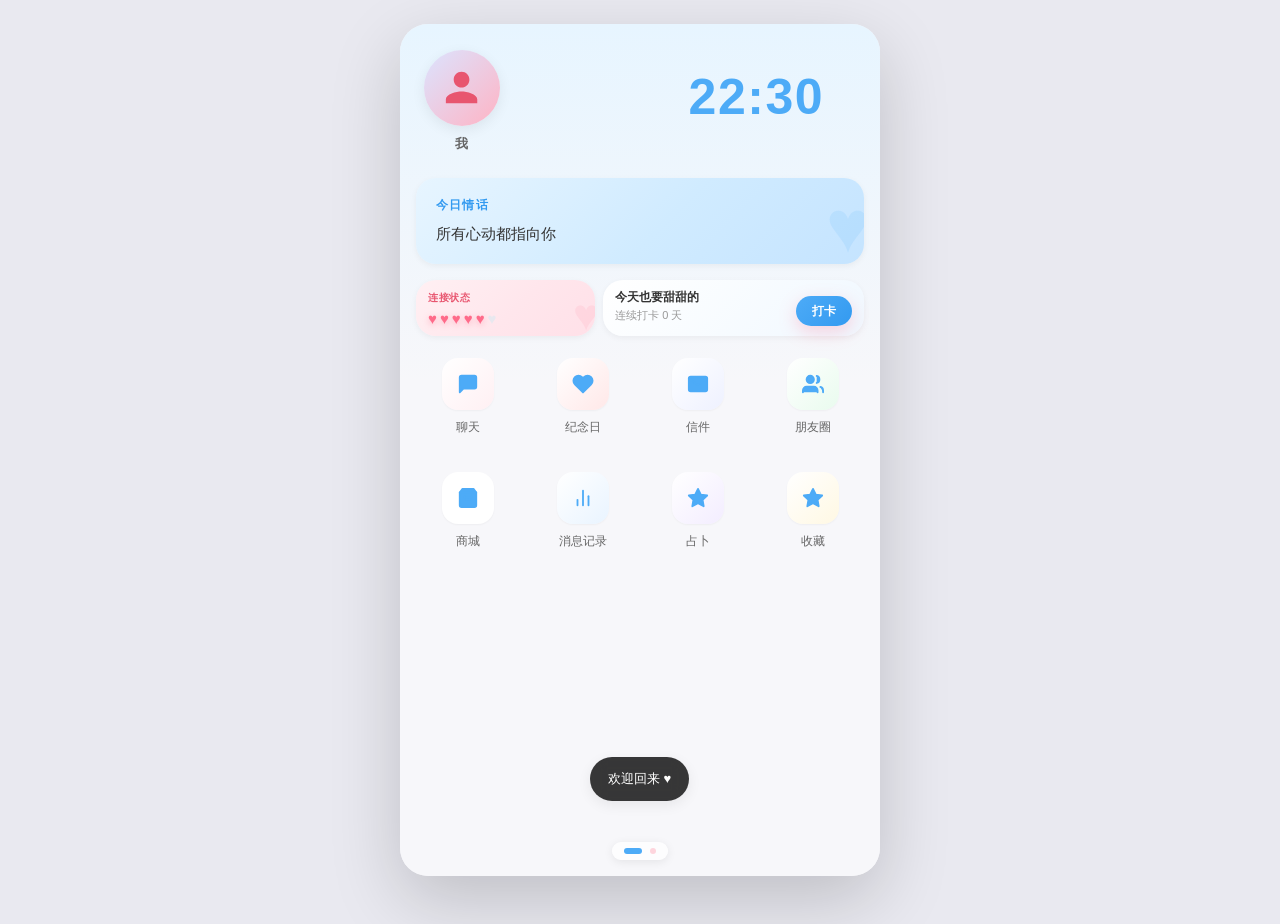
==== index.html @ c56183d4 "Update index.html" ====
<!DOCTYPE html>
<html lang="zh-CN">
<head>
    <meta charset="UTF-8">
    <meta name="viewport" content="width=device-width, initial-scale=1.0, maximum-scale=1.0, user-scalable=no">
    <title>XIAO</title>
    <link rel="stylesheet" href="css/styles.css">
    <script>
window.addEventListener('error', function(e) {
    var msg = '【错误】\n'
        + '消息：' + (e.message || '') + '\n'
        + '文件：' + (e.filename || '') + '\n'
        + '行号：' + (e.lineno || '');
    alert(msg);
});
window.addEventListener('unhandledrejection', function(e) {
    alert('【Promise 错误】\n' + (e.reason && e.reason.message ? e.reason.message : e.reason));
});
</script>
</head>
<body>
    <div class="app" id="app" data-app-version="1.0.0">

        <!-- ============================================================ -->
        <!-- ==================== 首页（两页翻动） ======================== -->
        <!-- ============================================================ -->
        <div class="screen screen-home active" id="screen-home" data-screen="home" data-active-page="1">

            <!-- 首页翻页容器 -->
            <div class="home-pages" id="home-pages" data-current-page="1">

                <!-- ==================== 第一页 ==================== -->
                <section class="home-page home-page-1" id="home-page-1" data-page="1" data-page-name="main">

                    <!-- TA 与我 头像区 -->
                    <div class="avatar-section" id="avatar-section">
    <div class="avatar avatar-me" id="avatar-me" data-user="me" role="button" tabindex="0" aria-label="点击修改我的头像">
        <div class="avatar-circle avatar-circle-me" id="avatar-circle-me">
            <svg class="avatar-svg" viewBox="0 0 24 24" aria-hidden="true" focusable="false">
                <path d="M12 12c2.21 0 4-1.79 4-4s-1.79-4-4-4-4 1.79-4 4 1.79 4 4 4zm0 2c-2.67 0-8 1.34-8 4v2h16v-2c0-2.66-5.33-4-8-4z"/>
            </svg>
        </div>
        <span class="avatar-label avatar-label-me" id="avatar-label-me" role="button" tabindex="0" aria-label="点击修改昵称">我</span>
    </div>
    <div class="avatar-time" id="avatar-time">--:--</div>
                    </div>

                    <!-- 情话与备忘卡片 -->
                    <div class="cards cards-home" id="cards-home">
    <div class="card card-love" id="card-love">
        <div class="card-label card-label-love" id="card-label-love">今日情话</div>
        <div class="card-text card-text-love" id="daily-love-text" data-editable="false">你是我藏在心里的欢喜</div>
    </div>
</div>

<!-- 连接状态 + 打卡 并排 -->
<div class="connection-checkin-row">
    <div class="card card-connection" id="card-connection">
        <div class="card-label card-label-connection" id="card-label-connection">连接状态</div>
        <div class="connection-hearts" id="connection-hearts"></div>
    </div>

    <div class="checkin-card" id="checkin-card">
        <div class="checkin-info" id="checkin-info">
            <div class="checkin-title" id="checkin-title">今天也要甜甜的</div>
            <div class="checkin-sub" id="checkin-days">连续打卡 1 天</div>
        </div>
        <button class="checkin-btn" id="btn-checkin" data-action="checkin" aria-label="打卡">打卡</button>
    </div>
</div>

                    <!-- 功能网格菜单（第一页） -->
                    <nav class="grid-menu grid-menu-1" id="grid-menu-1" aria-label="功能菜单">
    <button class="grid-item grid-item-chat" id="grid-chat" data-nav="chat-list" data-action="nav-chat-list" aria-label="聊天">
        <span class="grid-icon" aria-hidden="true">
            <svg viewBox="0 0 24 24" fill="none" stroke="currentColor" stroke-width="2" stroke-linecap="round" stroke-linejoin="round" focusable="false">
                <path d="M21 15a2 2 0 0 1-2 2H7l-4 4V5a2 2 0 0 1 2-2h14a2 2 0 0 1 2 2z"></path>
            </svg>
        </span>
        <span class="grid-label" id="grid-label-chat">聊天</span>
    </button>
    <button class="grid-item grid-item-anniversary" id="grid-anniversary" data-modal="modal-anniversary" data-action="open-anniversary" aria-label="纪念日">
        <span class="grid-icon" aria-hidden="true">
            <svg viewBox="0 0 24 24" fill="none" stroke="currentColor" stroke-width="2" stroke-linecap="round" stroke-linejoin="round" focusable="false">
                <path d="M20.84 4.61a5.5 5.5 0 0 0-7.78 0L12 5.67l-1.06-1.06a5.5 5.5 0 0 0-7.78 7.78l1.06 1.06L12 21.23l7.78-7.78 1.06-1.06a5.5 5.5 0 0 0 0-7.78z"></path>
            </svg>
        </span>
        <span class="grid-label" id="grid-label-anniversary">纪念日</span>
    </button>
    <button class="grid-item grid-item-letter" id="grid-letter" data-nav="letters" data-action="nav-letters" aria-label="信件">
        <span class="grid-icon" aria-hidden="true">
            <svg viewBox="0 0 24 24" fill="none" stroke="currentColor" stroke-width="2" stroke-linecap="round" stroke-linejoin="round" focusable="false">
                <path d="M4 4h16c1.1 0 2 .9 2 2v12c0 1.1-.9 2-2 2H4c-1.1 0-2-.9-2-2V6c0-1.1.9-2 2-2z"/>
                <polyline points="22,6 12,13 2,6"/>
            </svg>
        </span>
        <span class="grid-label" id="grid-label-letter">信件</span>
    </button>
    <button class="grid-item grid-item-moments" id="grid-moments" data-nav="moments" data-action="nav-moments" aria-label="朋友圈">
        <span class="grid-icon" aria-hidden="true">
            <svg viewBox="0 0 24 24" fill="none" stroke="currentColor" stroke-width="2" stroke-linecap="round" stroke-linejoin="round" focusable="false">
                <path d="M17 21v-2a4 4 0 0 0-4-4H5a4 4 0 0 0-4 4v2"></path>
                <circle cx="9" cy="7" r="4"></circle>
                <path d="M23 21v-2a4 4 0 0 0-3-3.87"></path>
                <path d="M16 3.13a4 4 0 0 1 0 7.75"></path>
            </svg>
        </span>
        <span class="grid-label" id="grid-label-moments">朋友圈</span>
    </button>
    <button class="grid-item grid-item-shop" id="grid-shop" data-nav="shop" data-action="nav-shop" aria-label="商城">
        <span class="grid-icon" aria-hidden="true">
            <svg viewBox="0 0 24 24" fill="none" stroke="currentColor" stroke-width="2" stroke-linecap="round" stroke-linejoin="round" focusable="false">
                <path d="M6 2 3 6v14a2 2 0 0 0 2 2h14a2 2 0 0 0 2-2V6l-3-4z"/>
                <line x1="3" y1="6" x2="21" y2="6"/>
                <path d="M16 10a4 4 0 0 1-8 0"/>
            </svg>
        </span>
        <span class="grid-label" id="grid-label-shop">商城</span>
    </button>
    <button class="grid-item grid-item-message-stats" id="grid-message-stats" data-nav="message-stats" data-action="nav-message-stats" aria-label="消息记录">
        <span class="grid-icon" aria-hidden="true">
            <svg viewBox="0 0 24 24" fill="none" stroke="currentColor" stroke-width="2" stroke-linecap="round" stroke-linejoin="round" focusable="false">
                <line x1="18" y1="20" x2="18" y2="10"></line>
                <line x1="12" y1="20" x2="12" y2="4"></line>
                <line x1="6" y1="20" x2="6" y2="14"></line>
            </svg>
        </span>
        <span class="grid-label" id="grid-label-message-stats">消息记录</span>
    </button>
    <button class="grid-item grid-item-divine" id="grid-divine" data-nav="divine" data-action="nav-divine" aria-label="占卜">
        <span class="grid-icon" aria-hidden="true">
            <svg viewBox="0 0 24 24" fill="none" stroke="currentColor" stroke-width="2" stroke-linecap="round" stroke-linejoin="round" focusable="false">
                <polygon points="12 2 15.09 8.26 22 9.27 17 14.14 18.18 21.02 12 17.77 5.82 21.02 7 14.14 2 9.27 8.91 8.26 12 2"></polygon>
            </svg>
        </span>
        <span class="grid-label" id="grid-label-divine">占卜</span>
    </button>
    <button class="grid-item grid-item-favorites" id="grid-favorites" data-nav="favorites" data-action="nav-favorites" aria-label="收藏">
        <span class="grid-icon" aria-hidden="true">
            <svg viewBox="0 0 24 24" fill="none" stroke="currentColor" stroke-width="2" stroke-linecap="round" stroke-linejoin="round" focusable="false">
                <polygon points="12 2 15.09 8.26 22 9.27 17 14.14 18.18 21.02 12 17.77 5.82 21.02 7 14.14 2 9.27 8.91 8.26 12 2"></polygon>
            </svg>
        </span>
        <span class="grid-label" id="grid-label-favorites">收藏</span>
    </button>
</nav>

                </section>

                <!-- ==================== 第二页 ==================== -->
                <section class="home-page home-page-2" id="home-page-2" data-page="2" data-page-name="tools">

                    <!-- 音乐播放器卡片 -->
                    <div class="music-player-card" id="home-music-player">
                        <div class="music-player-top">
                            <div class="music-player-icon" id="home-music-icon" aria-hidden="true">♪</div>
                            <div class="music-player-info">
                                <div class="music-player-title" id="home-music-title">未在播放</div>
                                <div class="music-player-sub" id="home-music-sub">选择一首歌开始</div>
                            </div>
                        </div>
                        <div class="music-progress" id="home-music-progress-wrap">
                            <div class="music-progress-bar" id="home-music-progress" style="width: 0%;"></div>
                        </div>
                        <div class="music-time-row">
                            <span class="music-current-time" id="home-music-current-time">00:00</span>
                            <span class="music-total-time" id="home-music-total-time">00:00</span>
                        </div>
                        <div class="music-controls" id="home-music-controls">
                            <button class="music-control-btn" id="btn-home-music-prev" data-action="music-prev" aria-label="上一首">⏮</button>
                            <button class="music-play-btn" id="btn-home-music-play" data-action="music-play" aria-label="播放或暂停">▶</button>
                            <button class="music-control-btn" id="btn-home-music-next" data-action="music-next" aria-label="下一首">⏭</button>
                        </div>
                    </div>

                    <!-- 功能网格菜单（第二页） -->
                    <nav class="grid-menu grid-menu-2" id="grid-menu-2" aria-label="工具菜单">
                        <button class="grid-item grid-item-music" id="grid-music" data-nav="music" data-action="nav-music" aria-label="音乐">
                            <span class="grid-icon" aria-hidden="true">
                                <svg viewBox="0 0 24 24" fill="none" stroke="currentColor" stroke-width="2" stroke-linecap="round" stroke-linejoin="round" focusable="false">
                                    <path d="M9 18V5l12-2v13"></path>
                                    <circle cx="6" cy="18" r="3"></circle>
                                    <circle cx="18" cy="16" r="3"></circle>
                                </svg>
                            </span>
                            <span class="grid-label" id="grid-label-music">音乐</span>
                        </button>
                        <button class="grid-item grid-item-questions" id="grid-questions" data-nav="questions" data-action="nav-questions" aria-label="提问">
                            <span class="grid-icon" aria-hidden="true">
                                <svg viewBox="0 0 24 24" fill="none" stroke="currentColor" stroke-width="2" stroke-linecap="round" stroke-linejoin="round" focusable="false">
                                    <circle cx="12" cy="12" r="10"></circle>
                                    <path d="M9.09 9a3 3 0 0 1 5.83 1c0 2-3 3-3 3"></path>
                                    <line x1="12" y1="17" x2="12.01" y2="17"></line>
                                </svg>
                            </span>
                            <span class="grid-label" id="grid-label-questions">提问</span>
                        </button>
                        <button class="grid-item grid-item-period-2" id="grid-period-2" data-nav="period" data-action="nav-period" aria-label="经期记录">
                            <span class="grid-icon" aria-hidden="true">
                                <svg viewBox="0 0 24 24" fill="none" stroke="currentColor" stroke-width="2" stroke-linecap="round" stroke-linejoin="round" focusable="false">
                                    <rect x="3" y="4" width="18" height="18" rx="2" ry="2"></rect>
                                    <line x1="16" y1="2" x2="16" y2="6"></line>
                                    <line x1="8" y1="2" x2="8" y2="6"></line>
                                    <line x1="3" y1="10" x2="21" y2="10"></line>
                                </svg>
                            </span>
                            <span class="grid-label" id="grid-label-period-2">经期记录</span>
                        </button>
                        <button class="grid-item grid-item-settings" id="grid-settings" data-nav="settings" data-action="nav-settings" aria-label="设置">
                            <span class="grid-icon" aria-hidden="true">
                                <svg viewBox="0 0 24 24" fill="none" stroke="currentColor" stroke-width="2" stroke-linecap="round" stroke-linejoin="round" focusable="false">
                                    <circle cx="12" cy="12" r="3"></circle>
                                    <path d="M19.4 15a1.65 1.65 0 0 0 .33 1.82l.06.06a2 2 0 0 1 0 2.83 2 2 0 0 1-2.83 0l-.06-.06a1.65 1.65 0 0 0-1.82-.33 1.65 1.65 0 0 0-1 1.51V21a2 2 0 0 1-2 2 2 2 0 0 1-2-2v-.09A1.65 1.65 0 0 0 9 19.4a1.65 1.65 0 0 0-1.82.33l-.06.06a2 2 0 0 1-2.83 0 2 2 0 0 1 0-2.83l.06-.06a1.65 1.65 0 0 0 .33-1.82 1.65 1.65 0 0 0-1.51-1H3a2 2 0 0 1-2-2 2 2 0 0 1 2-2h.09A1.65 1.65 0 0 0 4.6 9a1.65 1.65 0 0 0-.33-1.82l-.06-.06a2 2 0 0 1 0-2.83 2 2 0 0 1 2.83 0l.06.06a1.65 1.65 0 0 0 1.82.33H9a1.65 1.65 0 0 0 1-1.51V3a2 2 0 0 1 2-2 2 2 0 0 1 2 2v.09a1.65 1.65 0 0 0 1 1.51 1.65 1.65 0 0 0 1.82-.33l.06-.06a2 2 0 0 1 2.83 0 2 2 0 0 1 0 2.83l-.06.06a1.65 1.65 0 0 0-.33 1.82V9a1.65 1.65 0 0 0 1.51 1H21a2 2 0 0 1 2 2 2 2 0 0 1-2 2h-.09a1.65 1.65 0 0 0-1.51 1z"></path>
                                </svg>
                            </span>
                            <span class="grid-label" id="grid-label-settings">设置</span>
                        </button>
                        <button class="grid-item grid-item-water" id="grid-water" data-nav="water" data-action="nav-water" aria-label="喝水">
                            <span class="grid-icon" aria-hidden="true">
                                <svg viewBox="0 0 24 24" fill="none" stroke="currentColor" stroke-width="2" stroke-linecap="round" stroke-linejoin="round" focusable="false">
                                    <path d="M12 2.69l5.66 5.66a8 8 0 1 1-11.31 0z"/>
                                </svg>
                            </span>
                            <span class="grid-label" id="grid-label-water">喝水</span>
                        </button>
                    </nav>

                    <!-- 经期状态卡片 -->
                    <div class="period-card-home" id="period-card-home" data-nav="period" data-action="nav-period">
                        <div class="period-card-home-title" id="period-card-home-title">经期</div>
                        <div class="period-card-home-sub" id="home-period-status">未记录</div>
                    </div>

                    <!-- 今日备忘与心情 -->
                    <div class="two-cards" id="two-cards">
                        <div class="two-card two-card-memo" id="two-card-memo" data-action="edit-daily-memo">
                            <div class="two-card-label" id="two-card-label-memo">今日备忘</div>
                            <div class="two-card-text two-card-placeholder" id="home-memo-text">点这里记一句话</div>
                        </div>
                        <div class="two-card two-card-mood" id="two-card-mood" data-action="edit-mood">
                            <div class="two-card-label" id="two-card-label-mood">今天的心情</div>
                            <div class="two-card-text two-card-placeholder" id="home-mood-text">点一下选心情</div>
                        </div>
                    </div>

                </section>

            </div>

            <!-- 开发测试：模拟来电按钮 -->
            <button class="dev-btn" id="btn-simulate-incoming" data-action="simulate-incoming-call" aria-label="模拟来电">模拟来电</button>

        </div>

        <!-- ============================================================ -->
        <!-- ==================== 聊天列表页面 ============================ -->
        <!-- ============================================================ -->
        <div class="screen screen-chat-list" id="screen-chat-list" data-screen="chat-list">

            <header class="header header-chat-list" id="header-chat-list">
                <button class="header-icon" id="btn-chat-list-back" data-nav="home" aria-label="返回首页">←</button>
                <h1 class="header-title" id="chat-list-title">消息</h1>
                 <div class="header-actions">
                <button class="header-icon" id="btn-chat-list-search" data-action="search-chat" aria-label="搜索聊天">
    <svg viewBox="0 0 24 24" fill="none" stroke="currentColor" stroke-width="2" stroke-linecap="round" stroke-linejoin="round">
        <circle cx="11" cy="11" r="8"/>
        <line x1="21" y1="21" x2="16.65" y2="16.65"/>
    </svg>
</button>
<button class="header-icon" id="btn-chat-list-add" data-action="manage-characters" aria-label="管理梦角">
    <svg viewBox="0 0 24 24" fill="none" stroke="currentColor" stroke-width="2" stroke-linecap="round" stroke-linejoin="round">
        <path d="M17 21v-2a4 4 0 0 0-4-4H5a4 4 0 0 0-4 4v2"/>
        <circle cx="9" cy="7" r="4"/>
        <path d="M23 21v-2a4 4 0 0 0-3-3.87"/>
        <path d="M16 3.13a4 4 0 0 1 0 7.75"/>
    </svg>
</button>
            </div>
        </header>

            <div class="chat-list" id="chat-list-container" data-list-type="chat">
                <button class="list-item list-item-ta" id="chat-list-item-ta" data-chat-id="ta" data-nav="chat" aria-label="与 TA 的聊天">
                    <div class="list-avatar" id="chat-list-avatar-ta">
                        <svg viewBox="0 0 24 24" aria-hidden="true" focusable="false">
                            <path d="M12 12c2.21 0 4-1.79 4-4s-1.79-4-4-4-4 1.79-4 4 1.79 4 4 4zm0 2c-2.67 0-8 1.34-8 4v2h16v-2c0-2.66-5.33-4-8-4z"/>
                        </svg>
                    </div>
                    <div class="list-info" id="chat-list-info-ta">
                        <div class="list-name" id="chat-list-name-ta">TA</div>
                        <div class="list-msg" id="chat-list-last-msg">还没有对话哦</div>
                    </div>
                    <div class="list-meta" id="chat-list-meta-ta">
                        <span class="list-time" id="chat-list-time-ta"></span>
                        <span class="list-unread" id="chat-list-unread-ta"></span>
                    </div>
                </button>
            </div>

        </div>

        <!-- ============================================================ -->
        <!-- ==================== 聊天页面 ================================ -->
        <!-- ============================================================ -->
        <div class="screen screen-chat" id="screen-chat" data-screen="chat" data-chat-with="ta">

            <header class="chat-header" id="chat-header">
                <div class="chat-header-left" id="chat-header-left">
                    <button class="header-icon" id="btn-chat-back" data-nav="chat-list" aria-label="返回消息列表">←</button>
                    <div class="chat-header-avatar" id="chat-header-avatar">
                        <svg viewBox="0 0 24 24" aria-hidden="true" focusable="false">
                            <path d="M12 12c2.21 0 4-1.79 4-4s-1.79-4-4-4-4 1.79-4 4 1.79 4 4 4zm0 2c-2.67 0-8 1.34-8 4v2h16v-2c0-2.66-5.33-4-8-4z"/>
                        </svg>
                    </div>
                    <div class="chat-header-name" id="chat-header-name">TA</div>
                </div>
                <div class="chat-header-right" id="chat-header-right">
                    <button class="header-icon" id="btn-chat-call" data-action="start-call" aria-label="语音通话">
                        <svg viewBox="0 0 24 24" fill="none" stroke="currentColor" stroke-width="2" stroke-linecap="round" stroke-linejoin="round" aria-hidden="true" focusable="false">
                            <path d="M22 16.92v3a2 2 0 0 1-2.18 2 19.79 19.79 0 0 1-8.63-3.07 19.5 19.5 0 0 1-6-6 19.79 19.79 0 0 1-3.07-8.67A2 2 0 0 1 4.11 2h3a2 2 0 0 1 2 1.72 12.84 12.84 0 0 0 .7 2.81 2 2 0 0 1-.45 2.11L8.09 9.91a16 16 0 0 0 6 6l1.27-1.27a2 2 0 0 1 2.11-.45 12.84 12.84 0 0 0 2.81.7A2 2 0 0 1 22 16.92z"></path>
                        </svg>
                    </button>
                    <button class="header-icon" id="btn-chat-more" data-nav="chat-info" aria-label="聊天信息">⋯</button>
                </div>
            </header>

            <!-- 消息列表容器（空白状态，后续由 JS 渲染消息） -->
            <div class="chat-body" id="chat-message-list" data-message-list="empty">
                <div class="chat-empty" id="chat-empty-state">
                    <div class="chat-heart" id="chat-heart-icon" aria-hidden="true">♥</div>
                    <div class="chat-hint" id="chat-hint-text">还没有聊天哦，快来增加感情吧</div>
                </div>
            </div>

            <!-- 输入区 -->
            <footer class="chat-footer" id="chat-footer">
                <input type="text" class="chat-input" id="chat-input" name="chat-message" placeholder="" autocomplete="off" aria-label="输入消息">
                <button class="chat-footer-btn" id="btn-chat-emoji" data-action="toggle-emoji-picker" aria-label="表情">😊</button>
                <button class="chat-footer-btn" id="btn-chat-plus" data-action="toggle-more-panel" aria-label="更多功能">+</button>
            </footer>

        </div>

        <!-- ============================================================ -->
        <!-- ==================== 聊天信息页面 ============================ -->
        <!-- ============================================================ -->
        <div class="screen screen-chat-info" id="screen-chat-info" data-screen="chat-info" data-chat-with="ta">

            <header class="header header-chat-info" id="header-chat-info">
                <button class="header-icon" id="btn-chat-info-back" data-nav="chat" aria-label="返回聊天">←</button>
                <h1 class="header-title" id="chat-info-title">聊天信息</h1>
                <button class="header-icon" id="btn-chat-info-close" data-action="close-chat-info" aria-label="关闭聊天信息">✕</button>
            </header>

            <div class="info-body" id="chat-info-body">

                <!-- TA 信息入口 -->
                <section class="info-section info-section-profile" id="info-section-profile">
                    <button class="info-row info-row-profile" id="info-row-profile" data-nav="chat" data-action="view-ta-profile" aria-label="查看 TA 资料">
                        <div class="info-row-left">
                            <div class="info-row-avatar" id="info-row-avatar">
                                <svg viewBox="0 0 24 24" aria-hidden="true" focusable="false">
                                    <path d="M12 12c2.21 0 4-1.79 4-4s-1.79-4-4-4-4 1.79-4 4 1.79 4 4 4zm0 2c-2.67 0-8 1.34-8 4v2h16v-2c0-2.66-5.33-4-8-4z"/>
                                </svg>
                            </div>
                            <span class="info-row-name" id="info-row-name">TA</span>
                        </div>
                        <span class="info-row-arrow" aria-hidden="true">›</span>
                    </button>
                </section>

                <!-- 发起群聊 -->
                <section class="info-section info-section-group" id="info-section-group">
                    <button class="info-row info-row-group" id="info-row-group" data-modal="modal-group-chat" data-action="open-group-chat" aria-label="发起群聊">
                        <div class="info-row-left">
                            <span class="info-row-plus" aria-hidden="true">+</span>
                            <span class="info-row-label" id="info-row-label-group">发起群聊</span>
                        </div>
                        <span class="info-row-arrow" aria-hidden="true">›</span>
                    </button>
                </section>

                <!-- 消息免打扰 / 置顶聊天 -->
                <section class="info-section info-section-switches" id="info-section-switches">
                    <div class="info-row info-row-switch" id="info-row-mute">
                        <span class="info-row-label" id="info-row-label-mute">消息免打扰</span>
                        <button class="switch" id="switch-mute" data-action="toggle-switch" data-switch-id="mute" role="switch" aria-checked="false" aria-label="消息免打扰"></button>
                    </div>
                    <div class="info-row info-row-switch" id="info-row-top">
                        <span class="info-row-label" id="info-row-label-top">置顶聊天</span>
                        <button class="switch" id="switch-top" data-action="toggle-switch" data-switch-id="top" role="switch" aria-checked="false" aria-label="置顶聊天"></button>
                    </div>
                </section>

                <!-- 外观设置 -->
                <section class="info-section info-section-appearance" id="info-section-appearance">
                    <button class="info-row info-row-bg" id="info-row-bg" data-modal="modal-bg" data-action="open-bg-settings" aria-label="聊天背景">
                        <span class="info-row-label" id="info-row-label-bg">背景</span>
                        <span class="info-row-arrow" aria-hidden="true">›</span>
                    </button>
                    <button class="info-row info-row-bubble" id="info-row-bubble" data-modal="modal-bubble" data-action="open-bubble-settings" aria-label="气泡设置">
                        <span class="info-row-label" id="info-row-label-bubble">气泡</span>
                        <span class="info-row-value" id="info-row-value-bubble">14px <span class="info-row-arrow" aria-hidden="true">›</span></span>
                    </button>
                    <button class="info-row info-row-text" id="info-row-text" data-modal="modal-text" data-action="open-text-settings" aria-label="文字设置">
                        <span class="info-row-label" id="info-row-label-text">文字</span>
                        <span class="info-row-value" id="info-row-value-text">14px <span class="info-row-arrow" aria-hidden="true">›</span></span>
                    </button>
                    <button class="info-row info-row-avatar-settings" id="info-row-avatar-settings" data-modal="modal-avatar" data-action="open-avatar-settings" aria-label="头像设置">
                        <span class="info-row-label" id="info-row-label-avatar">头像</span>
                        <span class="info-row-value" id="info-row-value-avatar">圆形 · 38px <span class="info-row-arrow" aria-hidden="true">›</span></span>
                    </button>
                    <button class="info-row info-row-timestamp" id="info-row-timestamp" data-modal="modal-timestamp" data-action="open-timestamp-settings" aria-label="时间戳与已读">
                        <span class="info-row-label" id="info-row-label-timestamp">时间戳 / 已读</span>
                        <span class="info-row-value" id="info-row-value-timestamp">时间戳 · 未读 <span class="info-row-arrow" aria-hidden="true">›</span></span>
                    </button>
                </section>

                <!-- 数据 -->
                <section class="info-section info-section-data" id="info-section-data">
                    <button class="info-row info-row-data" id="info-row-data" data-modal="modal-data" data-action="open-chat-data" aria-label="聊天数据">
                        <span class="info-row-label" id="info-row-label-data">数据</span>
                        <span class="info-row-arrow" aria-hidden="true">›</span>
                    </button>
                </section>

            </div>

        </div>

        <!-- ============================================================ -->
        <!-- ==================== 纪念日弹窗 ============================== -->
        <!-- ============================================================ -->
        <div class="modal-overlay" id="modal-anniversary" data-modal-id="anniversary" data-modal-type="anniversary" role="dialog" aria-modal="true" aria-labelledby="modal-anniversary-title">
            <div class="modal modal-anniversary" id="modal-anniversary-content">
                <div class="modal-header" id="modal-anniversary-header">
                    <h2 class="modal-title" id="modal-anniversary-title">纪念日</h2>
                </div>
                <div class="anniversary-body" id="anniversary-body">
                    <div class="anniversary-empty" id="anniversary-empty">还没有纪念日</div>
                    <button class="anniversary-add" id="btn-add-anniversary" data-action="add-anniversary" aria-label="添加纪念日">+ 添加纪念日</button>
                </div>
                <div class="anniversary-list" id="anniversary-list" hidden>
                    <!-- 纪念日列表由 JS 动态渲染 -->
                </div>
                <button class="modal-btn primary" id="btn-close-anniversary" data-action="close-modal" aria-label="关闭纪念日弹窗">关闭</button>
            </div>
        </div>

        <!-- ============================================================ -->
        <!-- ==================== 信件页面 ================================ -->
        <!-- ============================================================ -->
        <div class="screen screen-letters" id="screen-letters" data-screen="letters">

            <header class="header header-letters" id="header-letters">
                <button class="header-icon" id="btn-letters-back" data-nav="home" aria-label="返回首页">←</button>
                <h1 class="header-title" id="letters-title">❤️信件❤️</h1>
                <span class="header-icon header-icon-placeholder" aria-hidden="true"></span>
            </header>

            <div class="letter-tabs" id="letter-tabs" role="tablist" aria-label="信件分类">
                <button class="letter-tab active" id="letter-tab-sent" role="tab" data-letter-tab="sent" aria-selected="true" aria-controls="letter-content" tabindex="0">✈ 寄出的信</button>
                <button class="letter-tab" id="letter-tab-received" role="tab" data-letter-tab="received" aria-selected="false" aria-controls="letter-content" tabindex="-1">📥 收到的信</button>
                <button class="letter-tab" id="letter-tab-time" role="tab" data-letter-tab="time" aria-selected="false" aria-controls="letter-content" tabindex="-1">🌐 时空来信</button>
            </div>

            <div class="letter-body" id="letter-content" role="tabpanel">
                <div class="letter-icon" id="letter-icon" aria-hidden="true">✉</div>
                <div class="letter-hint" id="letter-hint">还没有寄出任何信件</div>
                <div class="letter-sub" id="letter-sub">提笔写下心意，寄送给Ta吧~</div>
            </div>

            <div class="letter-footer" id="letter-footer">
                <button class="letter-btn primary" id="btn-write-letter" data-action="write-letter" aria-label="提笔写信">✏ 提笔写信</button>
                <button class="letter-btn secondary" id="btn-close-letters" data-nav="home" aria-label="关闭信件页面">关闭</button>
            </div>

        </div>

        <!-- ============================================================ -->
        <!-- ==================== 朋友圈页面 ============================== -->
        <!-- ============================================================ -->
        <div class="screen screen-moments" id="screen-moments" data-screen="moments">

            <header class="header header-moments" id="header-moments">
                <button class="header-icon" id="btn-moments-back" data-nav="home" aria-label="返回首页">←</button>
                <h1 class="header-title" id="moments-title">朋友圈</h1>
                <div class="header-actions" id="moments-header-actions">
                    <button class="header-icon" id="btn-moments-visitors" data-action="view-visitors" aria-label="查看访问记录">🔔</button>
                    <button class="header-icon" id="btn-moments-post" data-action="post-moment" aria-label="发朋友圈">+</button>
                </div>
            </header>

            <div class="moments-bg" id="moments-bg" data-action="change-moments-bg" aria-label="更换朋友圈背景">
                <div class="moments-bg-avatar" id="moments-bg-avatar">
                    <svg viewBox="0 0 24 24" aria-hidden="true" focusable="false">
                        <path d="M12 12c2.21 0 4-1.79 4-4s-1.79-4-4-4-4 1.79-4 4 1.79 4 4 4zm0 2c-2.67 0-8 1.34-8 4v2h16v-2c0-2.66-5.33-4-8-4z"/>
                    </svg>
                </div>
                <div class="moments-bg-name" id="moments-bg-name">我</div>
            </div>

            <div class="moments-feed" id="moments-feed">
                <div class="moments-empty" id="moments-empty">还没有动态</div>
                <!-- 动态列表由 JS 动态渲染 -->
            </div>

        </div>

        <!-- ============================================================ -->
        <!-- ==================== 经期记录页面 ============================ -->
        <!-- ============================================================ -->
        <div class="screen screen-period" id="screen-period" data-screen="period">

            <header class="header header-period" id="header-period">
                <button class="header-icon" id="btn-period-back" data-nav="home" aria-label="返回首页">←</button>
                <h1 class="header-title" id="period-title">经期记录</h1>
                <div class="header-actions" id="period-header-actions">
                    <button class="header-icon" id="btn-period-notifications" data-action="period-notifications" aria-label="经期通知">🔔</button>
                    <button class="header-icon" id="btn-period-settings" data-action="period-settings" aria-label="经期设置">⚙</button>
                </div>
            </header>

            <div class="period-body" id="period-body">

                <!-- 记录卡片 -->
                <section class="period-card period-card-record" id="period-card-record">
                    <div class="period-ring" id="period-ring" aria-hidden="true">
                        <div class="period-ring-line" id="period-ring-line"></div>
                    </div>
                    <div class="period-row" id="period-row-status">
                        <div class="period-icon" id="period-icon-status">
                            <svg viewBox="0 0 24 24" aria-hidden="true" focusable="false">
                                <path d="M12 2C8 2 5 5 5 9c0 5 7 13 7 13s7-8 7-13c0-4-3-7-7-7z"/>
                            </svg>
                        </div>
                        <div class="period-info" id="period-info-status">
                            <div class="period-info-title" id="period-info-title">暂无记录</div>
                            <div class="period-info-sub" id="period-info-sub">点下方按钮标记本次经期开始</div>
                        </div>
                    </div>
                    <div class="period-btns" id="period-btns">
                        <button class="period-btn pink" id="btn-mark-period-start" data-action="mark-period-start" aria-label="标记今天开始">标记今天开始</button>
                        <button class="period-btn white" id="btn-record-today" data-action="record-today" aria-label="记录今天">记录今天</button>
                    </div>
                </section>

                <!-- 日历卡片 -->
                <section class="period-card period-card-calendar" id="period-card-calendar">
                    <div class="calendar-nav" id="calendar-nav">
                        <button class="calendar-nav-btn" id="btn-calendar-prev" data-action="calendar-prev" aria-label="上个月">‹</button>
                        <div class="calendar-nav-title" id="calendar-title">2026 年 9 月</div>
                        <button class="calendar-nav-btn" id="btn-calendar-next" data-action="calendar-next" aria-label="下个月">›</button>
                    </div>
                    <div class="period-legend" id="period-legend">
                        <div class="legend-item" id="legend-period"><span class="legend-dot pink" aria-hidden="true"></span> 经期</div>
                        <div class="legend-item" id="legend-predicted"><span class="legend-dot dashed" aria-hidden="true"></span> 预测</div>
                        <div class="legend-item" id="legend-ovulation"><span class="legend-dot yellow" aria-hidden="true"></span> 排卵期</div>
                    </div>
                    <div class="calendar" id="period-calendar">
                        <div class="calendar-header" aria-hidden="true">日</div>
                        <div class="calendar-header" aria-hidden="true">一</div>
                        <div class="calendar-header" aria-hidden="true">二</div>
                        <div class="calendar-header" aria-hidden="true">三</div>
                        <div class="calendar-header" aria-hidden="true">四</div>
                        <div class="calendar-header" aria-hidden="true">五</div>
                        <div class="calendar-header" aria-hidden="true">六</div>
                        <div class="calendar-day calendar-day-empty"></div>
                        <div class="calendar-day calendar-day-empty"></div>
                        <div class="calendar-day" data-date="2026-09-01">1</div>
                        <div class="calendar-day" data-date="2026-09-02">2</div>
                        <div class="calendar-day" data-date="2026-09-03">3</div>
                        <div class="calendar-day" data-date="2026-09-04">4</div>
                        <div class="calendar-day" data-date="2026-09-05">5</div>
                        <div class="calendar-day" data-date="2026-09-06">6</div>
                        <div class="calendar-day" data-date="2026-09-07">7</div>
                        <div class="calendar-day" data-date="2026-09-08">8</div>
                        <div class="calendar-day" data-date="2026-09-09">9</div>
                        <div class="calendar-day" data-date="2026-09-10">10</div>
                        <div class="calendar-day" data-date="2026-09-11">11</div>
                        <div class="calendar-day" data-date="2026-09-12">12</div>
                        <div class="calendar-day" data-date="2026-09-13">13</div>
                        <div class="calendar-day" data-date="2026-09-14">14</div>
                        <div class="calendar-day" data-date="2026-09-15">15</div>
                        <div class="calendar-day today" data-date="2026-09-16">16</div>
                        <div class="calendar-day" data-date="2026-09-17">17</div>
                        <div class="calendar-day" data-date="2026-09-18">18</div>
                        <div class="calendar-day" data-date="2026-09-19">19</div>
                        <div class="calendar-day" data-date="2026-09-20">20</div>
                        <div class="calendar-day" data-date="2026-09-21">21</div>
                        <div class="calendar-day" data-date="2026-09-22">22</div>
                        <div class="calendar-day" data-date="2026-09-23">23</div>
                        <div class="calendar-day" data-date="2026-09-24">24</div>
                        <div class="calendar-day" data-date="2026-09-25">25</div>
                        <div class="calendar-day" data-date="2026-09-26">26</div>
                        <div class="calendar-day" data-date="2026-09-27">27</div>
                        <div class="calendar-day" data-date="2026-09-28">28</div>
                        <div class="calendar-day" data-date="2026-09-29">29</div>
                        <div class="calendar-day" data-date="2026-09-30">30</div>
                        <div class="calendar-day calendar-day-empty"></div>
                        <div class="calendar-day calendar-day-empty"></div>
                        <div class="calendar-day calendar-day-empty"></div>
                    </div>
                </section>

                <!-- 历史记录 -->
                <section class="period-card period-card-history" id="period-card-history">
                    <h3 class="period-card-title" id="period-history-title">历史记录</h3>
                    <div class="period-history-list" id="period-history-list">
                        <div class="period-empty" id="period-history-empty">还没有记录，标记本次经期开始后会显示在这里</div>
                    </div>
                </section>

                <!-- 统计 -->
                <section class="period-card period-card-stats" id="period-card-stats">
                    <div class="period-card-header" id="period-stats-header">
                        <h3 class="period-card-title" id="period-stats-title">统计</h3>
                        <button class="period-report-btn" id="btn-monthly-report" data-action="monthly-report" aria-label="查看月度报告">月度报告</button>
                    </div>
                    <div class="period-stat-text" id="period-stat-text">继续记录几次经期后，这里会有周期洞察。</div>
                    <div class="period-stat-sub" id="period-stat-sub">暂无症状记录（长按日格可录入）</div>
                </section>

                <!-- 症状缓解建议 -->
                <section class="period-card period-card-relief" id="period-card-relief">
                    <h3 class="period-card-title" id="period-relief-title">症状缓解建议</h3>
                    <div class="period-stat-text" id="period-relief-text">记录症状后，这里会给针对性缓解建议。</div>
                </section>

                <!-- 健康小贴士 -->
                <section class="period-card period-card-tips" id="period-card-tips">
                    <h3 class="period-card-title" id="period-tips-title">健康小贴士</h3>
                    <div class="period-stat-text" id="period-tips-text">连续记录几次经期后，我可以帮你预测周期和排卵窗口。</div>
                    <div class="period-tip" id="period-tip-text">梦角 · 从今天开始记一点点，好吗？</div>
                </section>

            </div>

        </div>

        <!-- ============================================================ -->
        <!-- ==================== 消息记录页面 ============================ -->
        <!-- ============================================================ -->
        <div class="screen screen-message-stats" id="screen-message-stats" data-screen="message-stats">

            <header class="header header-message-stats" id="header-message-stats">
                <button class="header-icon" id="btn-message-stats-back" data-nav="home" aria-label="返回首页">←</button>
                <h1 class="header-title" id="message-stats-title">消息记录</h1>
                <span class="header-icon header-icon-placeholder" aria-hidden="true"></span>
            </header>

            <div class="message-stats-body" id="message-stats-body">

                <div class="stat-row" id="stat-row">
                    <div class="stat-card stat-card-my" id="stat-card-my">
                        <div class="stat-card-label" id="stat-label-my">我发送</div>
                        <div class="stat-card-value" id="stat-my-count">0</div>
                    </div>
                    <div class="stat-card stat-card-ta" id="stat-card-ta">
                        <div class="stat-card-label" id="stat-label-ta">TA 发送</div>
                        <div class="stat-card-value" id="stat-ta-count">0</div>
                    </div>
                </div>

                <div class="stat-block stat-block-my-top5" id="stat-block-my-top5">
                    <div class="stat-block-title" id="stat-title-my-top5">我的高频词 TOP 5</div>
                    <div class="stat-block-empty" id="stat-my-top5">暂无数据</div>
                </div>

                <div class="stat-block stat-block-ta-top5" id="stat-block-ta-top5">
                    <div class="stat-block-title" id="stat-title-ta-top5">TA 的高频词 TOP 5</div>
                    <div class="stat-block-empty" id="stat-ta-top5">暂无数据</div>
                </div>

                <div class="stat-block stat-block-recent7" id="stat-block-recent7">
                    <div class="stat-block-title" id="stat-title-recent7">最近 7 天</div>
                    <div class="stat-block-empty" id="stat-recent7">暂无数据</div>
                </div>

            </div>

        </div>

        <!-- ============================================================ -->
        <!-- ==================== 占卜页面 ================================ -->
        <!-- ============================================================ -->
        <div class="screen screen-divine" id="screen-divine" data-screen="divine">

            <header class="header header-divine" id="header-divine">
                <button class="header-icon" id="btn-divine-back" data-nav="home" aria-label="返回首页">←</button>
                <h1 class="header-title" id="divine-title">占卜</h1>
                <span class="header-icon header-icon-placeholder" aria-hidden="true"></span>
            </header>

            <div class="divine-body" id="divine-body">

                <div class="divine-options" id="divine-options">
                    <button class="divine-card active" id="divine-card-tarot" data-divine-type="tarot" aria-pressed="true" aria-label="塔罗牌">
                        <div class="divine-card-icon" id="divine-icon-tarot" aria-hidden="true">🔮</div>
                        <div class="divine-card-title" id="divine-title-tarot">塔罗牌</div>
                        <div class="divine-card-sub" id="divine-sub-tarot">78 张 · 正逆位</div>
                    </button>
                    <button class="divine-card" id="divine-card-lenormand" data-divine-type="lenormand" aria-pressed="false" aria-label="雷诺曼">
                        <div class="divine-card-icon" id="divine-icon-lenormand" aria-hidden="true">🌙</div>
                        <div class="divine-card-title" id="divine-title-lenormand">雷诺曼</div>
                        <div class="divine-card-sub" id="divine-sub-lenormand">36 张</div>
                    </button>
                </div>

                <div class="divine-input" id="divine-input-wrap">
                    <label class="divine-label" for="divine-question" id="divine-question-label">你想问什么？</label>
                    <textarea id="divine-question" name="divine-question" placeholder="输入你的问题..." rows="4" aria-label="输入占卜问题"></textarea>
                </div>

                <div class="divine-label divine-count-label" id="divine-count-label">选择牌数</div>
                <div class="divine-counts" id="divine-counts">
                    <button class="divine-count active" id="divine-count-1" data-divine-count="1" aria-pressed="true">1 张</button>
                    <button class="divine-count" id="divine-count-3" data-divine-count="3" aria-pressed="false">3 张</button>
                    <button class="divine-count" id="divine-count-7" data-divine-count="7" aria-pressed="false">7 张</button>
                </div>

                <button class="divine-btn" id="btn-start-divine" data-action="start-divine" aria-label="开始占卜">开始占卜</button>
                <div class="divine-note" id="divine-note">每次占卜都会重新洗牌打乱，结果随机。</div>

                <div class="divine-result" id="divine-result" hidden>
                    <!-- 占卜结果由 JS 动态渲染 -->
                </div>

            </div>

        </div>

        <!-- ============================================================ -->
        <!-- ==================== 收藏页面 ================================ -->
        <!-- ============================================================ -->
        <div class="screen screen-favorites" id="screen-favorites" data-screen="favorites">

            <header class="header header-favorites" id="header-favorites">
                <button class="header-icon" id="btn-favorites-back" data-nav="home" aria-label="返回首页">←</button>
                <h1 class="header-title" id="favorites-title">收藏</h1>
                <button class="header-action-text" id="btn-favorites-multi-select" data-action="toggle-fav-multi-select" aria-label="多选收藏">多选</button>
            </header>

            <div class="fav-tabs" id="fav-tabs" role="tablist" aria-label="收藏分类">
                <button class="fav-tab active" id="fav-tab-my" role="tab" data-fav-tab="my" aria-selected="true" tabindex="0">我的收藏</button>
                <button class="fav-tab" id="fav-tab-ta" role="tab" data-fav-tab="ta" aria-selected="false" tabindex="-1">TA 的收藏</button>
            </div>

            <div class="fav-list" id="fav-list" role="tabpanel">
                <div class="fav-empty" id="fav-empty">还没有收藏</div>
                <!-- 收藏列表由 JS 动态渲染 -->
            </div>

            <!-- 多选模式下底部操作栏 -->
            <div class="fav-multi-actions" id="fav-multi-actions" hidden>
                <button class="fav-multi-delete" id="btn-fav-delete" data-action="delete-selected-fav" aria-label="删除选中收藏">删除</button>
                <button class="fav-multi-cancel" id="btn-fav-cancel" data-action="cancel-fav-multi-select" aria-label="取消多选">取消</button>
            </div>

        </div>

        <!-- ============================================================ -->
        <!-- ==================== 音乐页面 ================================ -->
        <!-- ============================================================ -->
        <div class="screen screen-music" id="screen-music" data-screen="music">

            <header class="header header-music" id="header-music">
                <button class="header-icon" id="btn-music-back" data-nav="home" aria-label="返回首页">←</button>
                <h1 class="header-title" id="music-title">音乐</h1>
                <div class="header-actions" id="music-header-actions">
                    <button class="header-action-text" id="btn-music-batch-manage" data-action="music-batch-manage" aria-label="批量管理">批量管理</button>
                    <button class="header-icon" id="btn-music-add" data-action="add-music" aria-label="添加音乐">+</button>
                </div>
            </header>

            <div class="music-tabs" id="music-tabs" role="tablist" aria-label="音乐分类">
                <button class="music-tab active" id="music-tab-my-library" role="tab" data-music-tab="my-library" aria-selected="true" tabindex="0">我的音乐库</button>
                <button class="music-tab" id="music-tab-my-fav" role="tab" data-music-tab="my-fav" aria-selected="false" tabindex="-1">我的收藏</button>
                <button class="music-tab" id="music-tab-ta-fav" role="tab" data-music-tab="ta-fav" aria-selected="false" tabindex="-1">TA 的收藏</button>
            </div>

            <!-- 添加音乐输入区 -->
            <div class="music-add-input" id="music-add-input" hidden>
                <input type="text" id="music-url-input" name="music-url" placeholder="输入音乐链接" value="https://music.example.com/song.mp3" aria-label="输入音乐链接">
                <button id="btn-confirm-add-music" data-action="confirm-add-music" aria-label="确认添加音乐">添加</button>
            </div>

            <!-- 音乐库列表 -->
            <div class="music-library" id="music-library" role="tabpanel">
                <div class="music-empty" id="music-empty">还没有音乐</div>
                <!-- 音乐列表由 JS 动态渲染 -->
            </div>

            <!-- 歌单区域 -->
            <div class="music-playlist" id="music-playlist">
                <div class="music-playlist-title" id="music-playlist-title">我的歌单</div>
                <div class="music-playlist-items" id="music-playlist-items">
                    <button class="music-playlist-item" id="music-playlist-default" data-playlist-id="default" aria-label="默认歌单">
                        <span class="music-playlist-icon" aria-hidden="true">♪</span>
                        <span class="music-playlist-name">默认歌单</span>
                    </button>
                </div>
                <button class="music-playlist-add" id="btn-music-playlist-add" data-action="add-playlist" aria-label="新建歌单">+ 新建歌单</button>
            </div>

            <!-- 批量管理操作栏 -->
            <div class="music-batch-actions" id="music-batch-actions" hidden>
                <button class="music-batch-delete" id="btn-music-batch-delete" data-action="delete-selected-music" aria-label="删除选中音乐">删除</button>
                <button class="music-batch-cancel" id="btn-music-batch-cancel" data-action="cancel-music-batch" aria-label="取消批量管理">取消</button>
            </div>

        </div>

        <!-- ============================================================ -->
        <!-- ==================== 提问页面 ================================ -->
        <!-- ============================================================ -->
        <div class="screen screen-questions" id="screen-questions" data-screen="questions">

            <header class="header header-questions" id="header-questions">
                <button class="header-icon" id="btn-questions-back" data-nav="home" aria-label="返回首页">←</button>
                <h1 class="header-title" id="questions-title">提问</h1>
                <button class="header-icon" id="btn-questions-add" data-action="add-question" aria-label="新建提问">+</button>
            </header>

            <div class="question-tabs" id="question-tabs" role="tablist" aria-label="提问分类">
                <button class="question-tab active" id="question-tab-my" role="tab" data-question-tab="my" aria-selected="true" tabindex="0">我的提问</button>
                <button class="question-tab" id="question-tab-ta" role="tab" data-question-tab="ta" aria-selected="false" tabindex="-1">TA 的提问</button>
            </div>

            <div class="question-list" id="question-list" role="tabpanel">
                <div class="question-empty" id="question-empty">还没有提问</div>
                <!-- 提问列表由 JS 动态渲染 -->
            </div>

            <div class="question-note" id="question-note">一次提问可以包含至少 1 个问题，数量不限。</div>

            <!-- 新建提问弹窗（内联隐藏） -->
            <div class="question-create-panel" id="question-create-panel" hidden>
                <div class="question-create-header">
                    <h3 id="question-create-title">新建提问</h3>
                    <button id="btn-question-create-close" data-action="close-question-create" aria-label="关闭新建提问">✕</button>
                </div>
                <div class="question-create-body" id="question-create-body">
                    <div class="question-create-item" id="question-create-item-1">
                        <label for="question-input-1">问题 1</label>
                        <input type="text" id="question-input-1" name="question-1" placeholder="输入问题..." aria-label="问题 1">
                        <select id="question-type-1" name="question-type-1" aria-label="问题类型">
                            <option value="single">单选题</option>
                            <option value="multiple">多选题</option>
                        </select>
                    </div>
                    <!-- 更多问题由 JS 动态添加 -->
                </div>
                <div class="question-create-actions" id="question-create-actions">
                    <button id="btn-question-add-item" data-action="add-question-item" aria-label="添加问题">+ 添加问题</button>
                    <button id="btn-question-save" data-action="save-question" aria-label="保存提问">保存</button>
                </div>
            </div>

        </div>

        <!-- ============================================================ -->
        <!-- ==================== 喝水页面 ================================ -->
        <!-- ============================================================ -->
        <div class="screen screen-water" id="screen-water" data-screen="water">

            <header class="header header-water" id="header-water">
                <button class="header-icon" id="btn-water-back" data-nav="home" aria-label="返回首页">←</button>
                <h1 class="header-title" id="water-title">喝水</h1>
                <span class="header-icon header-icon-placeholder" aria-hidden="true"></span>
            </header>

            <div class="water-body" id="water-body">

                <!-- 主统计卡片 -->
                <div class="water-main-card" id="water-main-card">
                    <div class="water-big-num" id="water-count">0</div>
                    <div class="water-sub" id="water-sub">0 杯 · 0 ml / 8 杯 · 2000 ml</div>
                    <div class="water-progress" id="water-progress-wrap">
                        <div class="water-progress-bar" id="water-progress-bar" style="width: 0%;"></div>
                    </div>
                    <div class="water-cups" id="water-cups">
                        <div class="water-cup" data-cup-index="1"></div>
                        <div class="water-cup" data-cup-index="2"></div>
                        <div class="water-cup" data-cup-index="3"></div>
                        <div class="water-cup" data-cup-index="4"></div>
                        <div class="water-cup" data-cup-index="5"></div>
                        <div class="water-cup" data-cup-index="6"></div>
                        <div class="water-cup" data-cup-index="7"></div>
                        <div class="water-cup" data-cup-index="8"></div>
                    </div>
                </div>

                <!-- 近 7 天图表 -->
                <div class="water-chart" id="water-chart">
                    <div class="water-chart-label" id="water-chart-label">近 7 天</div>
                    <div class="water-bars" id="water-bars">
                        <div class="water-bar-item" data-date="10"><div class="water-bar"></div><div class="water-bar-label">10</div></div>
                        <div class="water-bar-item" data-date="11"><div class="water-bar"></div><div class="water-bar-label">11</div></div>
                        <div class="water-bar-item" data-date="12"><div class="water-bar"></div><div class="water-bar-label">12</div></div>
                        <div class="water-bar-item" data-date="13"><div class="water-bar"></div><div class="water-bar-label">13</div></div>
                        <div class="water-bar-item" data-date="14"><div class="water-bar"></div><div class="water-bar-label">14</div></div>
                        <div class="water-bar-item" data-date="15"><div class="water-bar"></div><div class="water-bar-label">15</div></div>
                        <div class="water-bar-item" data-date="16"><div class="water-bar active"></div><div class="water-bar-label">16</div></div>
                    </div>
                </div>

                <!-- 加减操作 -->
                <div class="water-actions" id="water-actions">
                    <button class="water-btn minus" id="btn-water-minus" data-action="water-minus" aria-label="减少一杯">-1</button>
                    <button class="water-btn plus" id="btn-water-plus" data-action="water-plus" aria-label="增加一杯">+1</button>
                </div>

                <!-- 提醒按钮 -->
                <div class="water-remind" id="water-remind">
                    <button class="water-remind-btn" id="btn-water-remind" data-action="water-remind" aria-label="别忘了喝水">“别忘了喝水”</button>
                </div>

                <!-- 发到聊天 / TA 提醒 -->
                <div class="water-remind-actions" id="water-remind-actions">
                    <button class="water-action-btn blue" id="btn-water-send-chat" data-action="water-send-chat" aria-label="发到聊天">发到聊天</button>
                    <button class="water-action-btn orange" id="btn-water-ta-remind" data-action="water-ta-remind" aria-label="TA 提醒">TA 提醒</button>
                </div>

                <!-- 设置按钮 -->
                <div class="water-settings" id="water-settings">
                    <button class="water-setting-btn" id="btn-water-set-goal" data-action="water-set-goal" aria-label="设置目标">设目标</button>
                    <button class="water-setting-btn" id="btn-water-set-volume" data-action="water-set-volume" aria-label="设置单次量">单次量</button>
                    <button class="water-setting-btn" id="btn-water-add-reminder" data-action="water-add-reminder" aria-label="添加提醒字卡">+ 提醒字卡</button>
                </div>

            </div>

        </div>

<!-- ============================================================ -->
<!-- ==================== 商城页面 ================================ -->
<!-- ============================================================ -->
<div class="screen screen-shop" id="screen-shop" data-screen="shop">

    <!-- 头部 -->
    <header class="shop-header">
        <button class="header-icon" data-nav="home" aria-label="返回首页">←</button>
        <h1 class="header-title" id="shop-title">商城</h1>
        <button class="shop-balance" id="shop-balance-btn" data-action="edit-balance" aria-label="修改余额">
            💰 余额：<span id="shop-balance">¥520.00</span>
        </button>
    </header>

    <!-- 面板：商城 / 购物车 / 订单 -->
    <div class="shop-panel-wrap">

        <!-- 商城 -->
        <div class="shop-panel active" data-shop-panel="shop">
            <div class="shop-search-row">
                <input type="text" class="shop-search" id="shop-search" placeholder="搜索商品..." aria-label="搜索商品">
                <button class="shop-wish-btn" id="btn-shop-wish" data-action="wish-product">✏️ 许愿</button>
            </div>

            <div class="shop-tabs" id="shop-tabs">
                <button class="shop-tab active" data-shop-tab="recommend">推荐</button>
                <button class="shop-tab" data-shop-tab="takeout">外卖</button>
            </div>

            <div class="shop-products" id="shop-products"></div>
        </div>

        <!-- 购物车 -->
        <div class="shop-panel" data-shop-panel="cart">
            <div class="shop-cart-list" id="shop-cart-list"></div>
            <div class="shop-cart-bar">
                <label class="shop-cart-selectall">
                    <input type="checkbox" id="cart-select-all">
                    <span>全选</span>
                </label>
                <div class="shop-cart-total">
                    合计：<span id="cart-total">¥0</span>
                </div>
                <button class="shop-cart-delete" id="btn-cart-delete" data-action="cart-delete">删除</button>
                <button class="shop-cart-checkout" id="btn-cart-checkout" data-action="cart-checkout">结算</button>
            </div>
        </div>

        <!-- 订单 -->
        <div class="shop-panel" data-shop-panel="orders">
            <div class="shop-order-tabs" id="shop-order-tabs">
                <button class="shop-order-tab active" data-order-tab="all">全部</button>
                <button class="shop-order-tab" data-order-tab="pending">待送达</button>
                <button class="shop-order-tab" data-order-tab="done">已完成</button>
                <button class="shop-order-tab" data-order-tab="cancelled">已取消</button>
            </div>
            <div class="shop-orders" id="shop-orders"></div>
        </div>

    </div>

    <!-- 底部导航 -->
    <nav class="shop-nav" id="shop-nav">
        <button class="shop-nav-item active" data-shop-view="shop" aria-label="商城">
            <span class="shop-nav-icon" aria-hidden="true">
                <svg viewBox="0 0 24 24" fill="none" stroke="currentColor" stroke-width="2" stroke-linecap="round" stroke-linejoin="round">
                    <path d="M6 2 3 6v14a2 2 0 0 0 2 2h14a2 2 0 0 0 2-2V6l-3-4z"/>
                    <line x1="3" y1="6" x2="21" y2="6"/>
                    <path d="M16 10a4 4 0 0 1-8 0"/>
                </svg>
            </span>
            <span class="shop-nav-label">商城</span>
        </button>
        <button class="shop-nav-item" data-shop-view="cart" aria-label="购物车">
            <span class="shop-nav-icon" aria-hidden="true">
                <svg viewBox="0 0 24 24" fill="none" stroke="currentColor" stroke-width="2" stroke-linecap="round" stroke-linejoin="round">
                    <circle cx="9" cy="21" r="1"/>
                    <circle cx="20" cy="21" r="1"/>
                    <path d="M1 1h4l2.68 13.39a2 2 0 0 0 2 1.61h9.72a2 2 0 0 0 2-1.61L23 6H6"/>
                </svg>
            </span>
            <span class="shop-nav-label">购物车</span>
        </button>
        <button class="shop-nav-item" data-shop-view="orders" aria-label="订单">
            <span class="shop-nav-icon" aria-hidden="true">
                <svg viewBox="0 0 24 24" fill="none" stroke="currentColor" stroke-width="2" stroke-linecap="round" stroke-linejoin="round">
                    <path d="M14 2H6a2 2 0 0 0-2 2v16a2 2 0 0 0 2 2h12a2 2 0 0 0 2-2V8z"/>
                    <polyline points="14 2 14 8 20 8"/>
                    <line x1="16" y1="13" x2="8" y2="13"/>
                    <line x1="16" y1="17" x2="8" y2="17"/>
                </svg>
            </span>
            <span class="shop-nav-label">订单</span>
        </button>
    </nav>

</div>
        
        <!-- ============================================================ -->
        <!-- ==================== 设置页面 ================================ -->
        <!-- ============================================================ -->
        <div class="screen screen-settings" id="screen-settings" data-screen="settings">

            <header class="header header-settings" id="header-settings">
                <button class="header-icon" id="btn-settings-back" data-nav="home" aria-label="返回首页">←</button>
                <h1 class="header-title" id="settings-title">设置</h1>
                <span class="header-icon header-icon-placeholder" aria-hidden="true"></span>
            </header>

            <div class="settings-body" id="settings-body">

                <!-- 第一组：内容设置 -->
                <section class="settings-section settings-section-content" id="settings-section-content">
                    <button class="settings-row" id="settings-row-word-card" data-modal="modal-word-card" data-action="open-word-card" aria-label="字卡设置">
                        <div class="settings-row-left">
                            <span class="settings-row-icon" aria-hidden="true">
    <svg viewBox="0 0 24 24" fill="none" stroke="currentColor" stroke-width="2" stroke-linecap="round" stroke-linejoin="round">
        <path d="M16 4h2a2 2 0 0 1 2 2v14a2 2 0 0 1-2 2H6a2 2 0 0 1-2-2V6a2 2 0 0 1 2-2h2"/>
        <rect x="8" y="2" width="8" height="4" rx="1" ry="1"/>
    </svg>
                            </span>
                            <span class="settings-row-label" id="settings-label-word-card">字卡</span>
                        </div>
                        <span class="settings-row-arrow" aria-hidden="true">›</span>
                    </button>
                    <button class="settings-row" id="settings-row-reply" data-modal="modal-reply" data-action="open-reply-settings" aria-label="回复设置">
                        <div class="settings-row-left">
                            <span class="settings-row-icon" aria-hidden="true">
    <svg viewBox="0 0 24 24" fill="none" stroke="currentColor" stroke-width="2" stroke-linecap="round" stroke-linejoin="round">
        <path d="M21 15a2 2 0 0 1-2 2H7l-4 4V5a2 2 0 0 1 2-2h14a2 2 0 0 1 2 2z"/>
    </svg>
                            </span>
                            <span class="settings-row-label" id="settings-label-reply">回复</span>
                        </div>
                        <span class="settings-row-arrow" aria-hidden="true">›</span>
                    </button>
                    <button class="settings-row" id="settings-row-letter-settings" data-modal="modal-letter-settings" data-action="open-letter-settings" aria-label="信件设置">
                        <div class="settings-row-left">
                            <span class="settings-row-icon" aria-hidden="true">
    <svg viewBox="0 0 24 24" fill="none" stroke="currentColor" stroke-width="2" stroke-linecap="round" stroke-linejoin="round">
        <path d="M4 4h16c1.1 0 2 .9 2 2v12c0 1.1-.9 2-2 2H4c-1.1 0-2-.9-2-2V6c0-1.1.9-2 2-2z"/>
        <polyline points="22,6 12,13 2,6"/>
    </svg>
                            </span>
                            <span class="settings-row-label" id="settings-label-letter">信件</span>
                        </div>
                        <span class="settings-row-arrow" aria-hidden="true">›</span>
                    </button>
                    <button class="settings-row" id="settings-row-moments-settings" data-modal="modal-moments-settings" data-action="open-moments-settings" aria-label="朋友圈设置">
                        <div class="settings-row-left">
                            <span class="settings-row-icon" aria-hidden="true">
    <svg viewBox="0 0 24 24" fill="none" stroke="currentColor" stroke-width="2" stroke-linecap="round" stroke-linejoin="round">
        <path d="M23 19a2 2 0 0 1-2 2H3a2 2 0 0 1-2-2V8a2 2 0 0 1 2-2h4l2-3h6l2 3h4a2 2 0 0 1 2 2z"/>
        <circle cx="12" cy="13" r="4"/>
    </svg>
                            </span>
                            <span class="settings-row-label" id="settings-label-moments">朋友圈</span>
                        </div>
                        <span class="settings-row-arrow" aria-hidden="true">›</span>
                    </button>
                </section>

                <!-- 第二组：系统设置 -->
                <section class="settings-section settings-section-system" id="settings-section-system">
                    <button class="settings-row" id="settings-row-dark-mode" data-modal="modal-dark-mode" data-action="open-dark-mode" aria-label="深色模式">
                        <div class="settings-row-left">
                            <span class="settings-row-icon" aria-hidden="true">
    <svg viewBox="0 0 24 24" fill="none" stroke="currentColor" stroke-width="2" stroke-linecap="round" stroke-linejoin="round">
        <path d="M21 12.79A9 9 0 1 1 11.21 3 7 7 0 0 0 21 12.79z"/>
    </svg>
                            </span>
                            <span class="settings-row-label" id="settings-label-dark-mode">深色模式</span>
                        </div>
                        <span class="settings-row-arrow" aria-hidden="true">›</span>
                    </button>
                    <button class="settings-row" id="settings-row-notification" data-modal="modal-notification" data-action="open-notification" aria-label="后台通知">
                        <div class="settings-row-left">
                            <span class="settings-row-icon" aria-hidden="true">
    <svg viewBox="0 0 24 24" fill="none" stroke="currentColor" stroke-width="2" stroke-linecap="round" stroke-linejoin="round">
        <path d="M18 8A6 6 0 0 0 6 8c0 7-3 9-3 9h18s-3-2-3-9"/>
        <path d="M13.73 21a2 2 0 0 1-3.46 0"/>
    </svg>
                            </span>
                            <span class="settings-row-label" id="settings-label-notification">后台通知</span>
                        </div>
                        <span class="settings-row-arrow" aria-hidden="true">›</span>
                    </button>
                </section>

                <!-- 第三组：数据设置 -->
                <section class="settings-section settings-section-data" id="settings-section-data">
                    <button class="settings-row" id="settings-row-data" data-modal="modal-data-settings" data-action="open-data-settings" aria-label="数据管理">
                        <div class="settings-row-left">
                            <span class="settings-row-icon" aria-hidden="true">
    <svg viewBox="0 0 24 24" fill="none" stroke="currentColor" stroke-width="2" stroke-linecap="round" stroke-linejoin="round">
        <ellipse cx="12" cy="5" rx="9" ry="3"/>
        <path d="M21 12c0 1.66-4 3-9 3s-9-1.34-9-3"/>
        <path d="M3 5v14c0 1.66 4 3 9 3s9-1.34 9-3V5"/>
    </svg>
                            </span>
                            <span class="settings-row-label" id="settings-label-data">数据</span>
                        </div>
                        <span class="settings-row-arrow" aria-hidden="true">›</span>
                    </button>
                    <button class="settings-row" id="settings-row-storage" data-modal="modal-storage" data-action="open-storage" aria-label="存储管理">
                        <div class="settings-row-left">
                            <span class="settings-row-icon" aria-hidden="true">
    <svg viewBox="0 0 24 24" fill="none" stroke="currentColor" stroke-width="2" stroke-linecap="round" stroke-linejoin="round">
        <line x1="18" y1="20" x2="18" y2="10"/>
        <line x1="12" y1="20" x2="12" y2="4"/>
        <line x1="6" y1="20" x2="6" y2="14"/>
    </svg>
                            </span>
                            <span class="settings-row-label" id="settings-label-storage">存储</span>
                        </div>
                        <span class="settings-row-arrow" aria-hidden="true">›</span>
                    </button>
                </section>

            </div>

        </div>

        <!-- ============================================================ -->
        <!-- ==================== 设置弹窗：字卡库 ======================== -->
        <!-- ============================================================ -->
        <div class="modal-overlay" id="modal-word-card" data-modal-id="word-card" data-modal-type="word-card" role="dialog" aria-modal="true" aria-labelledby="modal-word-card-title">
            <div class="modal modal-word-card" id="modal-word-card-content">
                <div class="modal-header" id="modal-word-card-header">
                    <h2 class="modal-title" id="modal-word-card-title">字卡库</h2>
                </div>

                <div class="word-card-tabs" id="word-card-tabs" role="tablist" aria-label="字卡分类">
                    <button class="word-card-tab active" id="word-card-tab-main" role="tab" data-word-card-tab="main" aria-selected="true" tabindex="0">主字卡</button>
                    <button class="word-card-tab" id="word-card-tab-kaomoji" role="tab" data-word-card-tab="kaomoji" aria-selected="false" tabindex="-1">颜文字</button>
                    <button class="word-card-tab" id="word-card-tab-emoji" role="tab" data-word-card-tab="emoji" aria-selected="false" tabindex="-1">Emoji</button>
                    <button class="word-card-tab" id="word-card-tab-sticker" role="tab" data-word-card-tab="sticker" aria-selected="false" tabindex="-1">表情库</button>
                    <button class="word-card-tab" id="word-card-tab-voice" role="tab" data-word-card-tab="voice" aria-selected="false" tabindex="-1">语音</button>
                </div>

                <div class="word-card-icons" id="word-card-icons">
                    <button class="word-card-icon-btn" id="btn-word-card-search" data-action="word-card-search" aria-label="搜索字卡">🔍</button>
                    <button class="word-card-icon-btn" id="btn-word-card-folder" data-action="word-card-folder" aria-label="字卡文件夹">📁</button>
                    <button class="word-card-icon-btn" id="btn-word-card-select" data-action="word-card-select" aria-label="选择字卡">⬛</button>
                    <button class="word-card-icon-btn" id="btn-word-card-import" data-action="word-card-import" aria-label="导入字卡">⬇️</button>
                    <button class="word-card-icon-btn" id="btn-word-card-export" data-action="word-card-export" aria-label="导出字卡">⬆️</button>
                </div>

                <div class="word-card-list" id="word-card-list" role="tabpanel">
                    <div class="word-card-empty" id="word-card-empty">
                        <div class="word-card-empty-icon" id="word-card-empty-icon" aria-hidden="true">🔍</div>
                        <div class="word-card-empty-text" id="word-card-empty-text">列表空空如也</div>
                        <div class="word-card-empty-sub" id="word-card-empty-sub">暂无内容</div>
                    </div>
                </div>

                <div class="modal-actions" id="word-card-actions">
                    <button class="modal-btn primary" id="btn-add-word-card" data-action="add-word-card" aria-label="新增字卡">+ 新增</button>
                    <button class="modal-btn secondary" id="btn-close-word-card" data-action="close-modal" aria-label="关闭字卡库">关闭</button>
                </div>
            </div>
        </div>

        <!-- ============================================================ -->
        <!-- ==================== 设置弹窗：回复 ========================== -->
        <!-- ============================================================ -->
        <div class="modal-overlay" id="modal-reply" data-modal-id="reply" data-modal-type="reply" role="dialog" aria-modal="true" aria-labelledby="modal-reply-title">
            <div class="modal modal-reply" id="modal-reply-content">
                <div class="modal-header" id="modal-reply-header">
                    <h2 class="modal-title" id="modal-reply-title">回复</h2>
                </div>

                <div class="setting-form-row" id="reply-row-min-speed">
                    <label class="setting-form-label" for="reply-min-speed" id="reply-label-min-speed">回复速度最短</label>
                    <div class="setting-form-value">
                        <input class="setting-form-input" id="reply-min-speed" name="reply-min-speed" type="number" value="1" min="0" aria-label="回复速度最短">
                        <span class="setting-form-unit" id="reply-unit-min-speed">秒</span>
                    </div>
                </div>

                <div class="setting-form-row" id="reply-row-max-speed">
                    <label class="setting-form-label" for="reply-max-speed" id="reply-label-max-speed">回复速度最长</label>
                    <div class="setting-form-value">
                        <input class="setting-form-input" id="reply-max-speed" name="reply-max-speed" type="number" value="10" min="0" aria-label="回复速度最长">
                        <span class="setting-form-unit" id="reply-unit-max-speed">秒</span>
                    </div>
                </div>

                <div class="setting-form-row" id="reply-row-min-count">
                    <label class="setting-form-label" for="reply-min-count" id="reply-label-min-count">回复条数最少</label>
                    <div class="setting-form-value">
                        <input class="setting-form-input" id="reply-min-count" name="reply-min-count" type="number" value="1" min="1" aria-label="回复条数最少">
                        <span class="setting-form-unit" id="reply-unit-min-count">条</span>
                    </div>
                </div>

                <div class="setting-form-row" id="reply-row-max-count">
                    <label class="setting-form-label" for="reply-max-count" id="reply-label-max-count">回复条数最多</label>
                    <div class="setting-form-value">
                        <input class="setting-form-input" id="reply-max-count" name="reply-max-count" type="number" value="3" min="1" aria-label="回复条数最多">
                        <span class="setting-form-unit" id="reply-unit-max-count">条</span>
                    </div>
                </div>

                <div class="setting-form-row" id="reply-row-spell-card">
                    <span class="setting-form-label" id="reply-label-spell-card">拼字卡</span>
                    <button class="switch" id="switch-spell-card" data-action="toggle-switch" data-switch-id="spell-card" role="switch" aria-checked="false" aria-label="拼字卡"></button>
                </div>

                <div class="setting-form-row" id="reply-row-read-no-reply">
                    <span class="setting-form-label" id="reply-label-read-no-reply">已读不回</span>
                    <button class="switch" id="switch-read-no-reply" data-action="toggle-switch" data-switch-id="read-no-reply" role="switch" aria-checked="false" aria-label="已读不回"></button>
                </div>

                <div class="setting-form-row" id="reply-row-ta-proactive">
                    <span class="setting-form-label" id="reply-label-ta-proactive">TA 主动发信息</span>
                    <button class="switch" id="switch-ta-proactive" data-action="toggle-switch" data-switch-id="ta-proactive" role="switch" aria-checked="false" aria-label="TA 主动发信息"></button>
                </div>

                <div class="modal-actions" id="reply-actions">
                    <button class="modal-btn primary" id="btn-close-reply" data-action="close-modal" aria-label="关闭回复设置">关闭</button>
                    <button class="modal-btn secondary" id="btn-save-reply" data-action="save-reply-settings" aria-label="保存回复设置">保存</button>
                </div>
            </div>
        </div>

        <!-- ============================================================ -->
        <!-- ==================== 设置弹窗：信件 ========================== -->
        <!-- ============================================================ -->
        <div class="modal-overlay" id="modal-letter-settings" data-modal-id="letter-settings" data-modal-type="letter-settings" role="dialog" aria-modal="true" aria-labelledby="modal-letter-settings-title">
            <div class="modal modal-letter-settings" id="modal-letter-settings-content">
                <div class="modal-header" id="modal-letter-settings-header">
                    <h2 class="modal-title" id="modal-letter-settings-title">信件</h2>
                </div>

                <div class="setting-form-row" id="letter-row-min-time">
                    <label class="setting-form-label" for="letter-min-time" id="letter-label-min-time">写信时间最短</label>
                    <div class="setting-form-value">
                        <input class="setting-form-input" id="letter-min-time" name="letter-min-time" type="number" value="5" min="0" aria-label="写信时间最短">
                        <span class="setting-form-unit" id="letter-unit-min-time">秒</span>
                    </div>
                </div>

                <div class="setting-form-row" id="letter-row-max-time">
                    <label class="setting-form-label" for="letter-max-time" id="letter-label-max-time">写信时间最长</label>
                    <div class="setting-form-value">
                        <input class="setting-form-input" id="letter-max-time" name="letter-max-time" type="number" value="30" min="0" aria-label="写信时间最长">
                        <span class="setting-form-unit" id="letter-unit-max-time">秒</span>
                    </div>
                </div>

                <div class="setting-form-row" id="letter-row-min-cards">
                    <label class="setting-form-label" for="letter-min-cards" id="letter-label-min-cards">写信最少使用字卡</label>
                    <div class="setting-form-value">
                        <input class="setting-form-input" id="letter-min-cards" name="letter-min-cards" type="number" value="1" min="0" aria-label="写信最少使用字卡">
                        <span class="setting-form-unit" id="letter-unit-min-cards">张</span>
                    </div>
                </div>

                <div class="setting-form-row" id="letter-row-max-cards">
                    <label class="setting-form-label" for="letter-max-cards" id="letter-label-max-cards">写信最多使用字卡</label>
                    <div class="setting-form-value">
                        <input class="setting-form-input" id="letter-max-cards" name="letter-max-cards" type="number" value="5" min="0" aria-label="写信最多使用字卡">
                        <span class="setting-form-unit" id="letter-unit-max-cards">张</span>
                    </div>
                </div>

                <button class="modal-btn primary" id="btn-close-letter-settings" data-action="close-modal" aria-label="关闭信件设置">关闭</button>
            </div>
        </div>

        <!-- ============================================================ -->
        <!-- ==================== 设置弹窗：朋友圈 ======================== -->
        <!-- ============================================================ -->
        <div class="modal-overlay" id="modal-moments-settings" data-modal-id="moments-settings" data-modal-type="moments-settings" role="dialog" aria-modal="true" aria-labelledby="modal-moments-settings-title">
            <div class="modal modal-moments-settings" id="modal-moments-settings-content">
                <div class="modal-header" id="modal-moments-settings-header">
                    <h2 class="modal-title" id="modal-moments-settings-title">朋友圈</h2>
                </div>

                <div class="setting-form-row" id="moments-row-min-time">
                    <label class="setting-form-label" for="moments-min-time" id="moments-label-min-time">发朋友圈时间最短</label>
                    <div class="setting-form-value">
                        <input class="setting-form-input" id="moments-min-time" name="moments-min-time" type="number" value="30" min="0" aria-label="发朋友圈时间最短">
                        <span class="setting-form-unit" id="moments-unit-min-time">秒</span>
                    </div>
                </div>

                <div class="setting-form-row" id="moments-row-max-time">
                    <label class="setting-form-label" for="moments-max-time" id="moments-label-max-time">发朋友圈时间最长</label>
                    <div class="setting-form-value">
                        <input class="setting-form-input" id="moments-max-time" name="moments-max-time" type="number" value="120" min="0" aria-label="发朋友圈时间最长">
                        <span class="setting-form-unit" id="moments-unit-max-time">秒</span>
                    </div>
                </div>

                <div class="setting-form-row" id="moments-row-min-cards">
                    <label class="setting-form-label" for="moments-min-cards" id="moments-label-min-cards">发朋友圈最少使用字卡</label>
                    <div class="setting-form-value">
                        <input class="setting-form-input" id="moments-min-cards" name="moments-min-cards" type="number" value="1" min="0" aria-label="发朋友圈最少使用字卡">
                        <span class="setting-form-unit" id="moments-unit-min-cards">张</span>
                    </div>
                </div>

                <div class="setting-form-row" id="moments-row-max-cards">
                    <label class="setting-form-label" for="moments-max-cards" id="moments-label-max-cards">发朋友圈最多使用字卡</label>
                    <div class="setting-form-value">
                        <input class="setting-form-input" id="moments-max-cards" name="moments-max-cards" type="number" value="3" min="0" aria-label="发朋友圈最多使用字卡">
                        <span class="setting-form-unit" id="moments-unit-max-cards">张</span>
                    </div>
                </div>

                <div class="setting-form-row" id="moments-row-all-dream">
                    <span class="setting-form-label" id="moments-label-all-dream">朋友圈让全部梦角看见</span>
                    <button class="switch on" id="switch-moments-all-dream" data-action="toggle-switch" data-switch-id="moments-all-dream" role="switch" aria-checked="true" aria-label="朋友圈让全部梦角看见"></button>
                </div>

                <div class="setting-form-row" id="moments-row-cross-comment">
                    <span class="setting-form-label" id="moments-label-cross-comment">允许 TA 们看见对方评论</span>
                    <button class="switch on" id="switch-moments-cross-comment" data-action="toggle-switch" data-switch-id="moments-cross-comment" role="switch" aria-checked="true" aria-label="允许 TA 们看见对方评论"></button>
                </div>

                <div class="modal-actions" id="moments-actions">
                    <button class="modal-btn primary" id="btn-close-moments-settings" data-action="close-modal" aria-label="关闭朋友圈设置">关闭</button>
                    <button class="modal-btn secondary" id="btn-save-moments-settings" data-action="save-moments-settings" aria-label="保存朋友圈设置">保存</button>
                </div>
            </div>
        </div>

        <!-- ============================================================ -->
        <!-- ==================== 设置弹窗：深色模式 ====================== -->
        <!-- ============================================================ -->
        <div class="modal-overlay" id="modal-dark-mode" data-modal-id="dark-mode" data-modal-type="dark-mode" role="dialog" aria-modal="true" aria-labelledby="modal-dark-mode-title">
            <div class="modal modal-dark-mode" id="modal-dark-mode-content">
                <div class="modal-header" id="modal-dark-mode-header">
                    <h2 class="modal-title" id="modal-dark-mode-title">深色模式</h2>
                </div>

                <div class="setting-form-row" id="dark-mode-row-system">
                    <span class="setting-form-label" id="dark-mode-label-system">跟随系统</span>
                    <button class="check-indicator checked" id="check-dark-system" data-action="select-dark-mode" data-mode="system" aria-label="跟随系统">✓</button>
                </div>

                <div class="setting-form-row" id="dark-mode-row-dark">
                    <span class="setting-form-label" id="dark-mode-label-dark">黑色</span>
                    <button class="check-indicator" id="check-dark-black" data-action="select-dark-mode" data-mode="dark" aria-label="黑色"></button>
                </div>

                <div class="setting-form-row" id="dark-mode-row-light">
                    <span class="setting-form-label" id="dark-mode-label-light">白色</span>
                    <button class="check-indicator" id="check-dark-white" data-action="select-dark-mode" data-mode="light" aria-label="白色"></button>
                </div>

                <button class="modal-btn primary" id="btn-close-dark-mode" data-action="close-modal" aria-label="关闭深色模式">关闭</button>
            </div>
        </div>

        <!-- ============================================================ -->
        <!-- ==================== 设置弹窗：后台通知 ====================== -->
        <!-- ============================================================ -->
        <div class="modal-overlay" id="modal-notification" data-modal-id="notification" data-modal-type="notification" role="dialog" aria-modal="true" aria-labelledby="modal-notification-title">
            <div class="modal modal-notification" id="modal-notification-content">
                <div class="modal-header" id="modal-notification-header">
                    <h2 class="modal-title" id="modal-notification-title">后台通知</h2>
                </div>

                <div class="setting-form-row" id="notification-row-main">
                    <span class="setting-form-label" id="notification-label-main">后台通知</span>
                    <button class="switch" id="switch-notification" data-action="toggle-switch" data-switch-id="notification" role="switch" aria-checked="false" aria-label="后台通知"></button>
                </div>

                <div class="setting-form-row" id="notification-row-keepalive">
                    <span class="setting-form-label" id="notification-label-keepalive">后台保活</span>
                    <button class="switch" id="switch-background-keepalive" data-action="toggle-switch" data-switch-id="background-keepalive" role="switch" aria-checked="false" aria-label="后台保活"></button>
                </div>

                <button class="upload-btn" id="btn-test-notification" data-action="test-notification" aria-label="测试通知">测试</button>
                <button class="modal-btn primary" id="btn-close-notification" data-action="close-modal" aria-label="关闭后台通知">关闭</button>
            </div>
        </div>

        <!-- ============================================================ -->
        <!-- ==================== 设置弹窗：数据 ========================== -->
        <!-- ============================================================ -->
        <div class="modal-overlay" id="modal-data-settings" data-modal-id="data-settings" data-modal-type="data-settings" role="dialog" aria-modal="true" aria-labelledby="modal-data-settings-title">
            <div class="modal modal-data-settings" id="modal-data-settings-content">
                <div class="modal-header" id="modal-data-settings-header">
                    <h2 class="modal-title" id="modal-data-settings-title">数据</h2>
                </div>

                <button class="data-option" id="btn-import-data" data-action="import-data" aria-label="导入数据">导入数据</button>
                <button class="data-option" id="btn-export-data" data-action="export-data" aria-label="导出数据">导出数据</button>
                <button class="data-option danger" id="btn-clear-data" data-action="clear-data" aria-label="清除数据">清除数据</button>
                <button class="modal-btn primary" id="btn-close-data-settings" data-action="close-modal" aria-label="关闭数据设置">关闭</button>
            </div>
        </div>

        <!-- ============================================================ -->
        <!-- ==================== 设置弹窗：存储 ========================== -->
        <!-- ============================================================ -->
        <div class="modal-overlay" id="modal-storage" data-modal-id="storage" data-modal-type="storage" role="dialog" aria-modal="true" aria-labelledby="modal-storage-title">
            <div class="modal modal-storage" id="modal-storage-content">
                <div class="modal-header" id="modal-storage-header">
                    <h2 class="modal-title" id="modal-storage-title">存储</h2>
                </div>

                <div class="storage-list" id="storage-list">
                    <div class="storage-row" id="storage-row-chat"><span class="storage-label">聊天记录</span><span class="storage-value" id="storage-chat">390 B</span></div>
                    <div class="storage-row" id="storage-row-word-card"><span class="storage-label">字卡</span><span class="storage-value" id="storage-word-card">170 B</span></div>
                    <div class="storage-row" id="storage-row-favorites"><span class="storage-label">收藏</span><span class="storage-value" id="storage-favorites">4 B</span></div>
                    <div class="storage-row" id="storage-row-moments"><span class="storage-label">朋友圈</span><span class="storage-value" id="storage-moments">2 B</span></div>
                    <div class="storage-row" id="storage-row-stickers"><span class="storage-label">表情包</span><span class="storage-value" id="storage-stickers">4 B</span></div>
                    <div class="storage-row" id="storage-row-letters"><span class="storage-label">信件</span><span class="storage-value" id="storage-letters">2 B</span></div>
                    <div class="storage-row" id="storage-row-anniversary"><span class="storage-label">纪念日</span><span class="storage-value" id="storage-anniversary">2 B</span></div>
                    <div class="storage-row" id="storage-row-divine"><span class="storage-label">占卜记录</span><span class="storage-value" id="storage-divine">2 B</span></div>
                    <div class="storage-row" id="storage-row-music"><span class="storage-label">音乐</span><span class="storage-value" id="storage-music">2 B</span></div>
                    <div class="storage-row" id="storage-row-questions"><span class="storage-label">提问</span><span class="storage-value" id="storage-questions">4 B</span></div>
                    <div class="storage-row" id="storage-row-period"><span class="storage-label">经期记录</span><span class="storage-value" id="storage-period">39 B</span></div>
                </div>

                <button class="modal-btn primary" id="btn-close-storage" data-action="close-modal" aria-label="关闭存储设置">关闭</button>
            </div>
        </div>

        <!-- ============================================================ -->
        <!-- ==================== 聊天信息弹窗：发起群聊 ================== -->
        <!-- ============================================================ -->
        <div class="modal-overlay" id="modal-group-chat" data-modal-id="group-chat" data-modal-type="group-chat" role="dialog" aria-modal="true" aria-labelledby="modal-group-chat-title">
            <div class="modal modal-group-chat" id="modal-group-chat-content">
                <div class="modal-header" id="modal-group-chat-header">
                    <h2 class="modal-title" id="modal-group-chat-title">发起群聊</h2>
                </div>

                <div class="form-group" id="group-chat-name-group">
                    <label class="form-label" for="group-chat-name" id="group-chat-name-label">群聊名称</label>
                    <input class="form-input" id="group-chat-name" name="group-chat-name" type="text" value="TA" aria-label="群聊名称">
                </div>

                <div class="form-group" id="group-chat-members-group">
                    <div class="form-label" id="group-chat-members-label">群成员</div>
                    <div class="group-member-item" id="group-member-item-ta">
                        <div class="group-member-avatar" id="group-member-avatar-ta">
                            <svg viewBox="0 0 24 24" aria-hidden="true" focusable="false">
                                <path d="M12 12c2.21 0 4-1.79 4-4s-1.79-4-4-4-4 1.79-4 4 1.79 4 4 4zm0 2c-2.67 0-8 1.34-8 4v2h16v-2c0-2.66-5.33-4-8-4z"/>
                            </svg>
                        </div>
                        <span class="group-member-name" id="group-member-name-ta">TA</span>
                    </div>
                </div>

                <button class="upload-btn" id="btn-add-group-member" data-action="add-group-member" aria-label="添加群成员">+ 添加群成员</button>

                <div class="modal-actions" id="group-chat-actions">
                    <button class="modal-btn primary" id="btn-close-group-chat" data-action="close-modal" aria-label="关闭发起群聊">关闭</button>
                    <button class="modal-btn secondary" id="btn-create-group-chat" data-action="create-group-chat" aria-label="创建群聊">创建</button>
                </div>
            </div>
        </div>

        <!-- ============================================================ -->
        <!-- ==================== 聊天信息弹窗：数据 ====================== -->
        <!-- ============================================================ -->
        <div class="modal-overlay" id="modal-data" data-modal-id="data" data-modal-type="data" role="dialog" aria-modal="true" aria-labelledby="modal-data-title">
            <div class="modal modal-data" id="modal-data-content">
                <div class="modal-header" id="modal-data-header">
                    <h2 class="modal-title" id="modal-data-title">聊天数据</h2>
                    <button class="modal-close" id="btn-close-data" data-action="close-modal" aria-label="关闭聊天数据">✕</button>
                </div>

                <button class="data-option" id="btn-export-chat" data-action="export-chat" aria-label="导出聊天记录">导出聊天记录</button>
                <button class="data-option" id="btn-import-chat" data-action="import-chat" aria-label="导入聊天记录">导入聊天记录</button>
                <button class="data-option danger" id="btn-delete-chat" data-action="delete-chat" aria-label="删除聊天记录">删除聊天记录</button>
                <button class="data-option" id="btn-cancel-data" data-action="close-modal" aria-label="取消">取消</button>
            </div>
        </div>

        <!-- ============================================================ -->
        <!-- ==================== 聊天信息弹窗：时间戳 / 已读 ============= -->
        <!-- ============================================================ -->
        <div class="modal-overlay" id="modal-timestamp" data-modal-id="timestamp" data-modal-type="timestamp" role="dialog" aria-modal="true" aria-labelledby="modal-timestamp-title">
            <div class="modal modal-timestamp" id="modal-timestamp-content">
                <div class="modal-header" id="modal-timestamp-header">
                    <h2 class="modal-title" id="modal-timestamp-title">时间戳 / 已读</h2>
                    <button class="modal-close" id="btn-close-timestamp" data-action="close-modal" aria-label="关闭时间戳设置">✕</button>
                </div>

                <div class="check-row" id="timestamp-row-display">
                    <span class="check-row-label" id="timestamp-label-display">显示时间戳</span>
                    <button class="check-indicator checked" id="check-timestamp" data-action="toggle-check" data-check-id="timestamp" aria-label="显示时间戳">✓</button>
                </div>

                <div class="check-row" id="timestamp-row-read">
                    <span class="check-row-label" id="timestamp-label-read">显示已读</span>
                    <button class="check-indicator" id="check-read-receipt" data-action="toggle-check" data-check-id="read-receipt" aria-label="显示已读"></button>
                </div>
                <div class="check-row" id="timestamp-row-format">
                   <span class="check-row-label" id="timestamp-label-format">时间格式</span>
                   <div class="time-format-toggle">
                   <button class="time-format-btn active" data-time-format="hm">时:分</button>
                   <button class="time-format-btn" data-time-format="hms">时:分:秒</button>
                </div>
                </div>

                <button class="modal-btn primary" id="btn-done-timestamp" data-action="close-modal" aria-label="完成时间戳设置">完成</button>
            </div>
        </div>

        <!-- ============================================================ -->
        <!-- ==================== 聊天信息弹窗：头像设置 ================== -->
        <!-- ============================================================ -->
        <div class="modal-overlay" id="modal-avatar" data-modal-id="avatar" data-modal-type="avatar" role="dialog" aria-modal="true" aria-labelledby="modal-avatar-title">
            <div class="modal modal-avatar" id="modal-avatar-content">
                <div class="modal-header" id="modal-avatar-header">
                    <h2 class="modal-title" id="modal-avatar-title">头像设置</h2>
                    <button class="modal-close" id="btn-close-avatar" data-action="close-modal" aria-label="关闭头像设置">✕</button>
                </div>

                <div class="form-group" id="avatar-shape-group">
                    <div class="form-label" id="avatar-shape-label">形状</div>
                    <div class="shape-options" id="avatar-shape-options">
                        <button class="shape-option active" id="avatar-shape-circle" data-shape="circle" aria-pressed="true">圆形</button>
                        <button class="shape-option" id="avatar-shape-square" data-shape="square" aria-pressed="false">方形</button>
                    </div>
                </div>

                <div class="form-group" id="avatar-size-group">
                    <label class="form-label" for="avatar-size" id="avatar-size-label">大小（px）</label>
                    <input class="form-input" id="avatar-size" name="avatar-size" type="number" value="38" min="1" max="200" aria-label="头像大小">
                </div>

                <div class="modal-actions" id="avatar-actions">
                    <button class="modal-btn secondary" id="btn-cancel-avatar" data-action="close-modal" aria-label="取消头像设置">取消</button>
                    <button class="modal-btn primary" id="btn-save-avatar" data-action="save-avatar-settings" aria-label="保存头像设置">保存</button>
                </div>
            </div>
        </div>

        <!-- ============================================================ -->
        <!-- ==================== 聊天信息弹窗：文字设置 ================== -->
        <!-- ============================================================ -->
        <div class="modal-overlay" id="modal-text" data-modal-id="text" data-modal-type="text" role="dialog" aria-modal="true" aria-labelledby="modal-text-title">
            <div class="modal modal-text" id="modal-text-content">
                <div class="modal-header" id="modal-text-header">
                    <h2 class="modal-title" id="modal-text-title">文字设置</h2>
                    <button class="modal-close" id="btn-close-text" data-action="close-modal" aria-label="关闭文字设置">✕</button>
                </div>

                <div class="form-group" id="text-size-group">
                    <label class="form-label" for="text-size" id="text-size-label">文字大小（px）</label>
                    <input class="form-input" id="text-size" name="text-size" type="number" value="14" min="1" max="100" aria-label="文字大小">
                </div>

                <div class="form-group" id="text-css-url-group">
                    <label class="form-label" for="text-css-url" id="text-css-url-label">🔗 文字 CSS 链接（可选）</label>
                    <input class="form-input" id="text-css-url" name="text-css-url" type="text" placeholder="https://.../text.css" aria-label="文字 CSS 链接">
                </div>

                <button class="upload-btn" id="btn-upload-text-css" data-action="upload-text-css" aria-label="上传文字 CSS 文件">📁 或上传 CSS 文件</button>

                <div class="form-group" id="text-custom-css-group">
                    <label class="form-label" for="text-custom-css" id="text-custom-css-label">自定义 CSS 代码（可选）</label>
                    <textarea class="form-textarea" id="text-custom-css" name="text-custom-css" rows="4" aria-label="自定义文字 CSS 代码"></textarea>
                </div>

                <div class="modal-actions" id="text-actions">
                    <button class="modal-btn secondary" id="btn-cancel-text" data-action="close-modal" aria-label="取消文字设置">取消</button>
                    <button class="modal-btn primary" id="btn-save-text" data-action="save-text-settings" aria-label="保存文字设置">保存</button>
                </div>
            </div>
        </div>

        <!-- ============================================================ -->
        <!-- ==================== 聊天信息弹窗：气泡设置 ================== -->
        <!-- ============================================================ -->
        <div class="modal-overlay" id="modal-bubble" data-modal-id="bubble" data-modal-type="bubble" role="dialog" aria-modal="true" aria-labelledby="modal-bubble-title">
            <div class="modal modal-bubble" id="modal-bubble-content">
                <div class="modal-header" id="modal-bubble-header">
                    <h2 class="modal-title" id="modal-bubble-title">气泡设置</h2>
                    <button class="modal-close" id="btn-close-bubble" data-action="close-modal" aria-label="关闭气泡设置">✕</button>
                </div>

                <div class="form-group" id="bubble-size-group">
                    <label class="form-label" for="bubble-size" id="bubble-size-label">气泡大小（px）</label>
                    <input class="form-input" id="bubble-size" name="bubble-size" type="number" value="14" min="1" max="100" aria-label="气泡大小">
                </div>

                <div class="form-group" id="bubble-radius-group">
                    <label class="form-label" for="bubble-radius" id="bubble-radius-label">圆角（px）</label>
                    <input class="form-input" id="bubble-radius" name="bubble-radius" type="number" value="15" min="0" max="100" aria-label="气泡圆角">
                </div>

                <div class="form-group" id="bubble-color-group">
                    <div class="form-label" id="bubble-color-label">气泡颜色（我）</div>
                    <div class="color-grid" id="bubble-color-grid">
                        <button class="color-item active" id="bubble-color-black" data-color="#000" style="background:#000;" aria-label="黑色"></button>
                        <button class="color-item" id="bubble-color-dark" data-color="#1a1a1a" style="background:#1a1a1a;" aria-label="深灰"></button>
                        <button class="color-item" id="bubble-color-red" data-color="#ff6b6b" style="background:#ff6b6b;" aria-label="红色"></button>
                        <button class="color-item" id="bubble-color-green" data-color="#51cf66" style="background:#51cf66;" aria-label="绿色"></button>
                        <button class="color-item" id="bubble-color-blue" data-color="#4dabf7" style="background:#4dabf7;" aria-label="蓝色"></button>
                        <button class="color-item" id="bubble-color-yellow" data-color="#fcc419" style="background:#fcc419;" aria-label="黄色"></button>
                        <button class="color-item" id="bubble-color-purple" data-color="#b197fc" style="background:#b197fc;" aria-label="紫色"></button>
                    </div>
                </div>

                <div class="form-group" id="bubble-css-url-group">
                    <label class="form-label" for="bubble-css-url" id="bubble-css-url-label">🔗 气泡 CSS 链接（可选）</label>
                    <input class="form-input" id="bubble-css-url" name="bubble-css-url" type="text" placeholder="https://.../bubble.css" aria-label="气泡 CSS 链接">
                </div>

                <button class="upload-btn" id="btn-upload-bubble-css" data-action="upload-bubble-css" aria-label="上传气泡 CSS 文件">📁 或上传 CSS 文件</button>

                <div class="form-group" id="bubble-custom-css-group">
                    <label class="form-label" for="bubble-custom-css" id="bubble-custom-css-label">自定义 CSS 代码（可选）</label>
                    <textarea class="form-textarea" id="bubble-custom-css" name="bubble-custom-css" rows="4" aria-label="自定义气泡 CSS 代码"></textarea>
                </div>

                <div class="modal-actions" id="bubble-actions">
                    <button class="modal-btn secondary" id="btn-cancel-bubble" data-action="close-modal" aria-label="取消气泡设置">取消</button>
                    <button class="modal-btn primary" id="btn-save-bubble" data-action="save-bubble-settings" aria-label="保存气泡设置">保存</button>
                </div>
            </div>
        </div>

        <!-- ============================================================ -->
        <!-- ==================== 聊天信息弹窗：聊天背景 ================== -->
        <!-- ============================================================ -->
        <div class="modal-overlay" id="modal-bg" data-modal-id="bg" data-modal-type="bg" role="dialog" aria-modal="true" aria-labelledby="modal-bg-title">
            <div class="modal modal-bg" id="modal-bg-content">
                <div class="modal-header" id="modal-bg-header">
                    <h2 class="modal-title" id="modal-bg-title">聊天背景</h2>
                    <button class="modal-close" id="btn-close-bg" data-action="close-modal" aria-label="关闭聊天背景设置">✕</button>
                </div>

                <div class="color-grid color-grid-center" id="bg-color-grid">
                    <button class="color-item active" id="bg-color-white" data-bg-color="#fff" style="background:#fff;" aria-label="白色"></button>
                    <button class="color-item" id="bg-color-light-gray" data-bg-color="#f5f5f5" style="background:#f5f5f5;" aria-label="浅灰"></button>
                    <button class="color-item" id="bg-color-pink" data-bg-color="#ffe0e6" style="background:#ffe0e6;" aria-label="粉色"></button>
                    <button class="color-item" id="bg-color-green" data-bg-color="#e6ffe6" style="background:#e6ffe6;" aria-label="绿色"></button>
                    <button class="color-item" id="bg-color-yellow" data-bg-color="#fff9e6" style="background:#fff9e6;" aria-label="黄色"></button>
                    <button class="color-item" id="bg-color-blue" data-bg-color="#e6f3ff" style="background:#e6f3ff;" aria-label="蓝色"></button>
                    <button class="color-item" id="bg-color-purple" data-bg-color="#f0e6ff" style="background:#f0e6ff;" aria-label="紫色"></button>
                </div>

                <div class="modal-actions" id="bg-actions">
                    <button class="modal-btn secondary" id="btn-cancel-bg" data-action="close-modal" aria-label="取消聊天背景设置">取消</button>
                    <button class="modal-btn primary" id="btn-upload-bg-image" data-action="upload-bg-image" aria-label="上传背景图片">上传图片</button>
                </div>
            </div>
        </div>

        <!-- ============================================================ -->
        <!-- ==================== 拨出电话弹窗 ============================ -->
        <!-- ============================================================ -->
        <div class="call-modal-overlay" id="call-modal-overlay" data-call-state="outgoing" hidden>
            <div class="call-modal" id="call-modal-content">
                <div class="call-modal-avatar" id="call-modal-avatar">
                    <svg viewBox="0 0 24 24" aria-hidden="true" focusable="false">
                        <path d="M12 12c2.21 0 4-1.79 4-4s-1.79-4-4-4-4 1.79-4 4 1.79 4 4 4zm0 2c-2.67 0-8 1.34-8 4v2h16v-2c0-2.66-5.33-4-8-4z"/>
                    </svg>
                </div>
                <div class="call-modal-name" id="call-modal-name">TA</div>
                <div class="call-modal-time" id="call-modal-time">00:00</div>
                <button class="call-modal-btn red" id="btn-minimize-call" data-action="minimize-call" aria-label="最小化通话">✕</button>
            </div>
        </div>

        <!-- ============================================================ -->
        <!-- ==================== 悬浮小窗通话 ============================ -->
        <!-- ============================================================ -->
        <div class="mini-call" id="mini-call" hidden>
            <div class="mini-call-avatar" id="mini-call-avatar">
                <svg viewBox="0 0 24 24" aria-hidden="true" focusable="false">
                    <path d="M12 12c2.21 0 4-1.79 4-4s-1.79-4-4-4-4 1.79-4 4 1.79 4 4 4zm0 2c-2.67 0-8 1.34-8 4v2h16v-2c0-2.66-5.33-4-8-4z"/>
                </svg>
            </div>
            <div class="mini-call-info" id="mini-call-info">
                <div class="mini-call-name" id="mini-call-name">默认</div>
                <div class="mini-call-time" id="mini-call-time">00:00</div>
            </div>
            <button class="mini-call-hangup" id="btn-hang-up" data-action="hang-up" aria-label="挂断通话">✕</button>
        </div>

        <!-- ============================================================ -->
        <!-- ==================== 来电弹窗 ================================ -->
        <!-- ============================================================ -->
        <div class="incoming-overlay" id="incoming-overlay" hidden>
            <div class="incoming-modal" id="incoming-modal-content">
                <div class="incoming-title" id="incoming-title">语音通话</div>
                <div class="incoming-avatar" id="incoming-avatar">
                    <svg viewBox="0 0 24 24" aria-hidden="true" focusable="false">
                        <path d="M12 12c2.21 0 4-1.79 4-4s-1.79-4-4-4-4 1.79-4 4 1.79 4 4 4zm0 2c-2.67 0-8 1.34-8 4v2h16v-2c0-2.66-5.33-4-8-4z"/>
                    </svg>
                </div>
                <div class="incoming-name" id="incoming-name">默认</div>
                <div class="incoming-status" id="incoming-status">对方来电...</div>
                <div class="incoming-time" id="incoming-time">00:00</div>
                <div class="incoming-countdown" id="incoming-countdown">15 秒后未接听</div>
                <div class="incoming-actions" id="incoming-actions">
                    <button class="incoming-btn red" id="btn-reject-call" data-action="reject-call" aria-label="拒绝来电">✕</button>
                    <button class="incoming-btn green" id="btn-accept-call" data-action="accept-call" aria-label="接听来电">📞</button>
                </div>
            </div>
        </div>

        <!-- ============================================================ -->
        <!-- ==================== 全局提示 / 吐司容器 ==================== -->
        <!-- ============================================================ -->
        <div class="toast-container" id="toast-container" aria-live="polite" aria-atomic="true"></div>

        <!-- ============================================================ -->
        <!-- ==================== 全局加载指示器 ========================== -->
        <!-- ============================================================ -->
        <div class="loading-overlay" id="loading-overlay" hidden>
            <div class="loading-spinner" id="loading-spinner" aria-label="加载中"></div>
        </div>

        <!-- ============================================================ -->
        <!-- ==================== 底部安全区占位 ========================== -->
        <!-- ============================================================ -->
        <div class="safe-area-bottom" id="safe-area-bottom" aria-hidden="true"></div>

    </div>

    <script type="module" src="js/app.js"></script>
</body>
</html>
---- css/styles.css ----
/* ==========================================================================
   梦角 · Dream Corner
   主样式表  main.css
   --------------------------------------------------------------------------
   目录
   00. 设计变量 / Design Tokens
   01. 重置与基础 Reset & Base
   02. 应用容器与屏幕 Layout
   03. 通用组件（按钮 / 头部 / 开关 / 表单 / 提示）
   04. 首页 Home
   05. 聊天列表 Chat List
   06. 聊天 Chat
   07. 聊天信息 Chat Info
   08. 信件 Letters
   09. 朋友圈 Moments
   10. 经期记录 Period
   11. 消息记录 Message Stats
   12. 占卜 Divine
   13. 收藏 Favorites
   14. 音乐 Music
   15. 提问 Questions
   16. 喝水 Water
   17. 设置 Settings
   18. 弹窗 Modals
   19. 通话 Call / Incoming / Mini
   20. 全局反馈 Toast / Loading
   21. 深色模式 Dark Mode
   22. 响应式 Responsive
   23. 动画与工具类 Utilities & Animations
   ========================================================================== */


/* ==========================================================================
   00. 设计变量 / Design Tokens
   ========================================================================== */

:root {
    /* ---- 主色 ---- */
    --c-primary: #4dabf7;
    --c-primary-dark: #339af0;
    --c-primary-light: #d0ebff;
    --c-primary-soft: #e7f5ff;

    /* ---- 辅助色 ---- */
    --c-secondary: #7c8cff;
    --c-secondary-dark: #5f6fe0;
    --c-secondary-light: #e3e7ff;

    --c-success: #51cf66;
    --c-success-light: #e6ffe6;

    --c-warning: #fcc419;
    --c-warning-light: #fff9e6;

    --c-danger: #ff5252;
    --c-danger-dark: #e03c3c;
    --c-danger-light: #ffe8e8;

    --c-info: #4dabf7;
    --c-info-light: #e6f3ff;

    --c-purple: #b197fc;
    --c-purple-light: #f0e6ff;

    --c-orange: #ffa94d;
    --c-orange-light: #fff0e0;

    /* ---- 中性色 ---- */
    --c-text: #1a1a1a;
    --c-text-1: #333333;
    --c-text-2: #666666;
    --c-text-3: #999999;
    --c-text-4: #bbbbbb;
    --c-text-inverse: #ffffff;

    --c-bg: #f7f7fa;
    --c-bg-2: #f0f0f5;
    --c-bg-3: #e8e8ef;
    --c-surface: #ffffff;
    --c-surface-2: #fafafc;

    --c-line: #ececf2;
    --c-line-2: #e0e0e8;
    --c-line-3: #d5d5de;

    --c-overlay: rgba(0, 0, 0, 0.45);
    --c-overlay-light: rgba(0, 0, 0, 0.18);
    --c-mask: rgba(0, 0, 0, 0.06);

    /* ---- 圆角 ---- */
    --r-xs: 4px;
    --r-sm: 8px;
    --r-md: 12px;
    --r-lg: 16px;
    --r-xl: 20px;
    --r-2xl: 26px;
    --r-3xl: 32px;
    --r-full: 999px;

    /* ---- 间距 ---- */
    --s-1: 2px;
    --s-2: 4px;
    --s-3: 6px;
    --s-4: 8px;
    --s-5: 10px;
    --s-6: 12px;
    --s-7: 14px;
    --s-8: 16px;
    --s-9: 18px;
    --s-10: 20px;
    --s-12: 24px;
    --s-14: 28px;
    --s-16: 32px;
    --s-20: 40px;

    /* ---- 字号 ---- */
    --f-xxs: 10px;
    --f-xs: 11px;
    --f-sm: 12px;
    --f-base: 13px;
    --f-md: 14px;
    --f-lg: 15px;
    --f-xl: 17px;
    --f-2xl: 20px;
    --f-3xl: 24px;
    --f-4xl: 30px;
    --f-5xl: 38px;

    /* ---- 阴影 ---- */
    --sh-xs: 0 1px 2px rgba(0, 0, 0, 0.04);
    --sh-sm: 0 2px 6px rgba(0, 0, 0, 0.05);
    --sh-md: 0 4px 14px rgba(0, 0, 0, 0.07);
    --sh-lg: 0 8px 28px rgba(0, 0, 0, 0.10);
    --sh-xl: 0 16px 48px rgba(0, 0, 0, 0.14);
    --sh-primary: 0 6px 18px rgba(255, 107, 138, 0.28);
    --sh-inset: inset 0 1px 2px rgba(0, 0, 0, 0.05);

    /* ---- 过渡 ---- */
    --t-fast: 0.14s ease;
    --t-base: 0.22s ease;
    --t-slow: 0.36s cubic-bezier(0.22, 0.61, 0.36, 1);
    --t-spring: 0.42s cubic-bezier(0.34, 1.56, 0.64, 1);

    /* ---- 层级 ---- */
    --z-base: 1;
    --z-sticky: 50;
    --z-header: 100;
    --z-dropdown: 300;
    --z-modal: 900;
    --z-call: 1000;
    --z-toast: 1200;
    --z-loading: 1300;

    /* ---- 尺寸 ---- */
    --h-header: 50px;
    --h-footer: 56px;
    --h-tabbar: 52px;
    --w-avatar-sm: 32px;
    --w-avatar: 38px;
    --w-avatar-lg: 52px;
    --w-avatar-xl: 72px;
    --max-w: 560px;

    /* ---- 语义化变量 ---- */
    --bg-page: var(--c-bg);
    --bg-card: var(--c-surface);
    --text-main: var(--c-text);
    --text-sub: var(--c-text-2);
    --text-weak: var(--c-text-3);
    --line-main: var(--c-line);
}


/* ==========================================================================
   01. 重置与基础 Reset & Base
   ========================================================================== */

*,
*::before,
*::after {
    box-sizing: border-box;
}

html {
    -webkit-text-size-adjust: 100%;
    -webkit-tap-highlight-color: transparent;
    text-size-adjust: 100%;
}

html,
body {
    margin: 0;
    padding: 0;
    width: 100%;
    height: 100%;
}

body {
    font-family: -apple-system, BlinkMacSystemFont, "PingFang SC",
        "Hiragino Sans GB", "Microsoft YaHei", "Helvetica Neue", Helvetica,
        Arial, sans-serif;
    font-size: var(--f-md);
    line-height: 1.5;
    color: var(--text-main);
    background: var(--bg-page);
    overflow: hidden;
    -webkit-font-smoothing: antialiased;
    -moz-osx-font-smoothing: grayscale;
    overscroll-behavior: none;
}

h1,
h2,
h3,
h4,
h5,
h6,
p,
figure,
blockquote,
dl,
dd {
    margin: 0;
}

ul,
ol {
    margin: 0;
    padding: 0;
    list-style: none;
}

a {
    color: inherit;
    text-decoration: none;
}

img,
svg,
video,
canvas {
    display: block;
    max-width: 100%;
}

svg {
    fill: currentColor;
}

button {
    margin: 0;
    padding: 0;
    border: 0;
    outline: 0;
    background: none;
    font: inherit;
    color: inherit;
    cursor: pointer;
    -webkit-appearance: none;
    appearance: none;
    -webkit-tap-highlight-color: transparent;
    user-select: none;
}

button:disabled {
    cursor: not-allowed;
    opacity: 0.45;
}

input,
textarea,
select {
    margin: 0;
    border: 0;
    outline: 0;
    background: none;
    font: inherit;
    color: inherit;
    -webkit-appearance: none;
    appearance: none;
}

input::placeholder,
textarea::placeholder {
    color: var(--c-text-4);
}

textarea {
    resize: none;
}

table {
    border-collapse: collapse;
    border-spacing: 0;
}

[hidden] {
    display: none !important;
}

::selection {
    background: var(--c-primary-light);
    color: var(--c-primary-dark);
}

/* 滚动条（WebKit） */
::-webkit-scrollbar {
    width: 4px;
    height: 4px;
}

::-webkit-scrollbar-track {
    background: transparent;
}

::-webkit-scrollbar-thumb {
    background: rgba(0, 0, 0, 0.14);
    border-radius: var(--r-full);
}

::-webkit-scrollbar-thumb:hover {
    background: rgba(0, 0, 0, 0.24);
}


/* ==========================================================================
   02. 应用容器与屏幕 Layout
   ========================================================================== */

.app {
    position: relative;
    width: 100%;
    height: 100%;
    max-width: var(--max-w);
    margin: 0 auto;
    overflow: hidden;
    background: var(--bg-page);
    isolation: isolate;
}

/* ---------- 屏幕（页面） ---------- */

.screen {
    position: absolute;
    inset: 0;
    display: none;
    flex-direction: column;
    width: 100%;
    height: 100%;
    overflow: hidden;
    background: var(--bg-page);
}

.screen.active {
    display: flex;
}

/* 屏幕出现动画 */
.screen.active {
    animation: screen-in var(--t-slow) both;
}

@keyframes screen-in {
    from {
        opacity: 0;
        transform: translate3d(0, 8px, 0);
    }
    to {
        opacity: 1;
        transform: translate3d(0, 0, 0);
    }
}

/* ---------- 通用页面主体 ---------- */

.info-body,
.letter-body,
.moments-feed,
.period-body,
.message-stats-body,
.divine-body,
.fav-list,
.music-library,
.question-list,
.water-body,
.settings-body {
    flex: 1;
    min-height: 0;
    overflow-y: auto;
    overflow-x: hidden;
    -webkit-overflow-scrolling: touch;
    overscroll-behavior: contain;
    padding: var(--s-8);
}

/* ---------- 安全区 ---------- */

.safe-area-bottom {
    position: fixed;
    left: 0;
    right: 0;
    bottom: 0;
    height: env(safe-area-inset-bottom, 0px);
    pointer-events: none;
    z-index: var(--z-base);
}


/* ==========================================================================
   03. 通用组件 Components
   ========================================================================== */

/* ---------- 3.1 头部 Header ---------- */

.header {
    position: relative;
    z-index: var(--z-header);
    display: flex;
    align-items: center;
    justify-content: space-between;
    gap: var(--s-6);
    flex: 0 0 auto;
    height: var(--h-header);
    padding: 0 var(--s-6);
    background: var(--c-surface);
    border-bottom: 1px solid var(--c-line);
}

.header-icon {
    display: inline-flex;
    align-items: center;
    justify-content: center;
    flex: 0 0 auto;
    width: 34px;
    height: 34px;
    border-radius: var(--r-full);
    font-size: var(--f-xl);
    color: var(--c-text-1);
    transition: background var(--t-fast), transform var(--t-fast);
}

.header-icon:active {
    background: var(--c-mask);
    transform: scale(0.92);
}

.header-icon-placeholder {
    width: 34px;
    height: 34px;
    pointer-events: none;
}

.header-title {
    flex: 1 1 auto;
    min-width: 0;
    text-align: center;
    font-size: var(--f-xl);
    font-weight: 600;
    letter-spacing: 0.3px;
    color: var(--c-text);
    white-space: nowrap;
    overflow: hidden;
    text-overflow: ellipsis;
}

.header-actions {
    display: flex;
    align-items: center;
    gap: var(--s-2);
}

.header-action-text {
    flex: 0 0 auto;
    padding: var(--s-2) var(--s-6);
    border-radius: var(--r-full);
    font-size: var(--f-base);
    color: var(--c-primary);
    font-weight: 600;
    transition: background var(--t-fast), opacity var(--t-fast);
}

.header-action-text:active {
    background: var(--c-primary-soft);
    opacity: 0.8;
}

/* 头部下的分页标签（信件 / 收藏 / 音乐 / 提问） */
.letter-tabs,
.fav-tabs,
.music-tabs,
.question-tabs {
    display: flex;
    align-items: center;
    gap: var(--s-4);
    flex: 0 0 auto;
    padding: var(--s-6) var(--s-8);
    overflow-x: auto;
    background: var(--c-surface);
    border-bottom: 1px solid var(--c-line);
    scrollbar-width: none;
}

.letter-tabs::-webkit-scrollbar,
.fav-tabs::-webkit-scrollbar,
.music-tabs::-webkit-scrollbar,
.question-tabs::-webkit-scrollbar {
    display: none;
}

.letter-tab,
.fav-tab,
.music-tab,
.question-tab {
    position: relative;
    flex: 0 0 auto;
    padding: var(--s-4) var(--s-8);
    border-radius: var(--r-full);
    font-size: var(--f-base);
    color: var(--c-text-2);
    white-space: nowrap;
    transition: color var(--t-fast), background var(--t-fast);
}

.letter-tab:active,
.fav-tab:active,
.music-tab:active,
.question-tab:active {
    background: var(--c-mask);
}

.letter-tab.active,
.fav-tab.active,
.music-tab.active,
.question-tab.active {
    color: var(--c-text-inverse);
    background: var(--c-primary);
    font-weight: 600;
    box-shadow: var(--sh-primary);
}

/* ---------- 3.2 按钮 ---------- */

.modal-btn {
    display: inline-flex;
    align-items: center;
    justify-content: center;
    min-height: 42px;
    padding: 0 var(--s-10);
    border-radius: var(--r-full);
    font-size: var(--f-md);
    font-weight: 600;
    letter-spacing: 0.4px;
    transition: transform var(--t-fast), opacity var(--t-fast),
        background var(--t-fast), box-shadow var(--t-fast);
}

.modal-btn:active {
    transform: scale(0.96);
}

.modal-btn.primary {
    color: var(--c-text-inverse);
    background: linear-gradient(135deg, var(--c-primary), var(--c-primary-dark));
    box-shadow: var(--sh-primary);
}

.modal-btn.primary:active {
    box-shadow: 0 3px 10px rgba(255, 107, 138, 0.3);
}

.modal-btn.secondary {
    color: var(--c-text-1);
    background: var(--c-bg-2);
}

.modal-btn.secondary:active {
    background: var(--c-bg-3);
}

.modal-btn.danger {
    color: var(--c-text-inverse);
    background: var(--c-danger);
}

/* 上传 / 小工具按钮 */
.upload-btn {
    display: inline-flex;
    align-items: center;
    justify-content: center;
    width: 100%;
    min-height: 40px;
    margin-top: var(--s-6);
    padding: 0 var(--s-8);
    border: 1px dashed var(--c-line-3);
    border-radius: var(--r-md);
    font-size: var(--f-base);
    color: var(--c-text-2);
    background: var(--c-surface-2);
    transition: border-color var(--t-fast), color var(--t-fast),
        background var(--t-fast);
}

.upload-btn:active {
    border-color: var(--c-primary);
    color: var(--c-primary);
    background: var(--c-primary-soft);
}

/* ---------- 3.3 开关 Switch ---------- */

.switch {
    position: relative;
    flex: 0 0 auto;
    width: 48px;
    height: 28px;
    border-radius: var(--r-full);
    background: var(--c-line-3);
    transition: background var(--t-base);
}

.switch::after {
    content: "";
    position: absolute;
    top: 3px;
    left: 3px;
    width: 22px;
    height: 22px;
    border-radius: var(--r-full);
    background: #fff;
    box-shadow: 0 1px 3px rgba(0, 0, 0, 0.2);
    transition: transform var(--t-spring);
}

.switch.on,
.switch[aria-checked="true"] {
    background: var(--c-primary);
}

.switch.on::after,
.switch[aria-checked="true"]::after {
    transform: translateX(20px);
}

.switch:active::after {
    width: 24px;
}

/* 勾选指示器 */
.check-indicator {
    display: inline-flex;
    align-items: center;
    justify-content: center;
    flex: 0 0 auto;
    width: 24px;
    height: 24px;
    border: 1.5px solid var(--c-line-3);
    border-radius: var(--r-full);
    font-size: var(--f-base);
    color: transparent;
    transition: all var(--t-fast);
}

.check-indicator.checked {
    border-color: var(--c-primary);
    background: var(--c-primary);
    color: #fff;
}

.check-indicator:active {
    transform: scale(0.9);
}

/* 勾选行 */
.check-row {
    display: flex;
    align-items: center;
    justify-content: space-between;
    gap: var(--s-6);
    padding: var(--s-7) 0;
    border-bottom: 1px solid var(--c-line);
}

.check-row:last-of-type {
    border-bottom: 0;
}

.check-row-label {
    font-size: var(--f-md);
    color: var(--c-text-1);
}

/* ---------- 3.4 表单 ---------- */

.form-group {
    margin-top: var(--s-8);
}

.form-label {
    display: block;
    margin-bottom: var(--s-4);
    font-size: var(--f-base);
    font-weight: 600;
    color: var(--c-text-2);
}

.form-input {
    display: block;
    width: 100%;
    height: 44px;
    padding: 0 var(--s-8);
    border: 1px solid var(--c-line-2);
    border-radius: var(--r-md);
    font-size: var(--f-md);
    background: var(--c-surface-2);
    transition: border-color var(--t-fast), box-shadow var(--t-fast),
        background var(--t-fast);
}

.form-input:focus {
    border-color: var(--c-primary);
    background: var(--c-surface);
    box-shadow: 0 0 0 3px var(--c-primary-soft);
}

.form-textarea {
    display: block;
    width: 100%;
    min-height: 96px;
    padding: var(--s-6) var(--s-8);
    border: 1px solid var(--c-line-2);
    border-radius: var(--r-md);
    font-size: var(--f-md);
    line-height: 1.6;
    background: var(--c-surface-2);
    transition: border-color var(--t-fast), box-shadow var(--t-fast),
        background var(--t-fast);
}

.form-textarea:focus {
    border-color: var(--c-primary);
    background: var(--c-surface);
    box-shadow: 0 0 0 3px var(--c-primary-soft);
}

/* 设置表单行 */
.setting-form-row {
    display: flex;
    align-items: center;
    justify-content: space-between;
    gap: var(--s-6);
    padding: var(--s-7) 0;
    border-bottom: 1px solid var(--c-line);
}

.setting-form-row:last-of-type {
    border-bottom: 0;
}

.setting-form-label {
    flex: 1 1 auto;
    min-width: 0;
    font-size: var(--f-md);
    color: var(--c-text-1);
    line-height: 1.4;
}

.setting-form-value {
    display: flex;
    align-items: center;
    gap: var(--s-4);
    flex: 0 0 auto;
}

.setting-form-input {
    width: 76px;
    height: 36px;
    padding: 0 var(--s-6);
    border: 1px solid var(--c-line-2);
    border-radius: var(--r-sm);
    text-align: center;
    font-size: var(--f-md);
    background: var(--c-surface-2);
    transition: border-color var(--t-fast), box-shadow var(--t-fast);
}

.setting-form-input:focus {
    border-color: var(--c-primary);
    box-shadow: 0 0 0 3px var(--c-primary-soft);
}

.setting-form-unit {
    font-size: var(--f-base);
    color: var(--c-text-3);
}

/* 颜色选择网格 */
.color-grid {
    display: flex;
    flex-wrap: wrap;
    gap: var(--s-6);
    margin-top: var(--s-4);
}

.color-grid-center {
    justify-content: center;
}

.color-item {
    position: relative;
    width: 34px;
    height: 34px;
    border-radius: var(--r-full);
    border: 2px solid transparent;
    box-shadow: inset 0 0 0 1px rgba(0, 0, 0, 0.08);
    transition: transform var(--t-fast), border-color var(--t-fast);
}

.color-item:active {
    transform: scale(0.9);
}

.color-item.active {
    border-color: var(--c-primary);
    box-shadow: 0 0 0 2px var(--c-primary-soft),
        inset 0 0 0 1px rgba(0, 0, 0, 0.08);
}

.color-item.active::after {
    content: "✓";
    position: absolute;
    inset: 0;
    display: flex;
    align-items: center;
    justify-content: center;
    font-size: var(--f-base);
    color: #fff;
    text-shadow: 0 1px 2px rgba(0, 0, 0, 0.35);
}

/* 形状选项 */
.shape-options {
    display: flex;
    gap: var(--s-6);
}

.shape-option {
    flex: 1 1 0;
    height: 40px;
    border: 1px solid var(--c-line-2);
    border-radius: var(--r-md);
    font-size: var(--f-base);
    color: var(--c-text-2);
    background: var(--c-surface-2);
    transition: all var(--t-fast);
}

.shape-option.active {
    border-color: var(--c-primary);
    color: var(--c-primary);
    background: var(--c-primary-soft);
    font-weight: 600;
}

.shape-option:active {
    transform: scale(0.97);
}

/* ---------- 3.5 列表项 ---------- */

.list-item {
    display: flex;
    align-items: center;
    gap: var(--s-7);
    width: 100%;
    padding: var(--s-8) var(--s-8);
    text-align: left;
    background: var(--c-surface);
    border-bottom: 1px solid var(--c-line);
    transition: background var(--t-fast);
}

.list-item:active {
    background: var(--c-bg-2);
}

.list-avatar {
    flex: 0 0 auto;
    width: 46px;
    height: 46px;
    border-radius: var(--r-full);
    overflow: hidden;
    background: var(--c-primary-light);
    color: var(--c-primary-dark);
}

.list-avatar svg {
    width: 100%;
    height: 100%;
    padding: 8px;
}

.list-info {
    flex: 1 1 auto;
    min-width: 0;
}

.list-name {
    font-size: var(--f-lg);
    font-weight: 600;
    color: var(--c-text);
    white-space: nowrap;
    overflow: hidden;
    text-overflow: ellipsis;
}

.list-msg {
    margin-top: 3px;
    font-size: var(--f-base);
    color: var(--c-text-3);
    white-space: nowrap;
    overflow: hidden;
    text-overflow: ellipsis;
}

.list-meta {
    display: flex;
    flex-direction: column;
    align-items: flex-end;
    gap: var(--s-3);
    flex: 0 0 auto;
}

.list-time {
    font-size: var(--f-xs);
    color: var(--c-text-4);
}

.list-unread {
    display: inline-flex;
    align-items: center;
    justify-content: center;
    min-width: 18px;
    height: 18px;
    padding: 0 5px;
    border-radius: var(--r-full);
    font-size: var(--f-xxs);
    color: #fff;
    background: var(--c-danger);
}

.list-unread:empty {
    display: none;
}

/* ---------- 3.6 空状态 ---------- */

.chat-empty,
.letter-body,
.moments-empty,
.period-empty,
.word-card-empty,
.fav-empty,
.music-empty,
.question-empty,
.stat-block-empty {
    color: var(--c-text-3);
}

.chat-empty,
.letter-body {
    display: flex;
    flex-direction: column;
    align-items: center;
    justify-content: center;
    gap: var(--s-5);
    text-align: center;
}

.chat-heart {
    font-size: 34px;
    color: var(--c-primary-light);
    animation: heartbeat 1.8s ease-in-out infinite;
}

.chat-hint {
    font-size: var(--f-base);
    color: var(--c-text-3);
}

@keyframes heartbeat {
    0%,
    100% {
        transform: scale(1);
        opacity: 0.75;
    }
    50% {
        transform: scale(1.14);
        opacity: 1;
    }
}


/* ==========================================================================
   04. 首页 Home
   ========================================================================== */

.screen-home {
    background: linear-gradient(
        180deg,
        var(--c-primary-soft) 0%,
        var(--bg-page) 42%,
        var(--bg-page) 100%
    );
}

/* ---------- 4.1 翻页容器 ---------- */

.home-pages {
    position: relative;
    flex: 1;
    min-height: 0;
    display: flex;
    overflow-x: auto;
    overflow-y: hidden;
    scroll-snap-type: x mandatory;
    -webkit-overflow-scrolling: touch;
    scrollbar-width: none;
    overscroll-behavior-x: contain;
}

.home-pages::-webkit-scrollbar {
    display: none;
}

.home-page {
    flex: 0 0 100%;
    width: 100%;
    height: 100%;
    overflow-y: auto;
    -webkit-overflow-scrolling: touch;
    scroll-snap-align: start;
    scroll-snap-stop: always;
    padding: var(--s-10) var(--s-8) var(--s-16);
    overscroll-behavior: contain;
}

.home-page::-webkit-scrollbar {
    width: 0;
}

/* ---------- 4.2 头像区 ---------- */

.avatar-section {
    display: flex;
    align-items: center;
    justify-content: center;
    gap: var(--s-6);
    margin: var(--s-6) 0 var(--s-12);
}

.avatar {
    display: flex;
    flex-direction: column;
    align-items: center;
    gap: var(--s-4);
}

.avatar-circle {
    display: flex;
    align-items: center;
    justify-content: center;
    width: 76px;
    height: 76px;
    border-radius: var(--r-full);
    overflow: hidden;
    box-shadow: var(--sh-md);
    transition: transform var(--t-spring);
}

.avatar-circle:active {
    transform: scale(0.94);
}

.avatar-circle-ta {
    background: linear-gradient(135deg, #dbe4ff, #b9c7ff);
    color: #5f6fe0;
}

.avatar-circle-me {
    background: linear-gradient(135deg, #dbe4ff, #ffb3c4);
    color: #e8556f;
}

.avatar-svg {
    width: 62%;
    height: 62%;
}

.avatar-label {
    font-size: var(--f-base);
    font-weight: 600;
    color: var(--c-text-2);
    letter-spacing: 0.5px;
}

.heart-icon {
    font-size: 22px;
    color: var(--c-primary);
    animation: heartbeat 1.8s ease-in-out infinite;
    user-select: none;
}

/* ---------- 4.3 卡片 ---------- */

.cards-home {
    display: flex;
    flex-direction: column;
    gap: var(--s-7);
    margin-bottom: var(--s-8);
}

.card {
    position: relative;
    padding: var(--s-9) var(--s-10);
    border-radius: var(--r-xl);
    background: var(--c-surface);
    box-shadow: var(--sh-sm);
    overflow: hidden;
    transition: transform var(--t-fast), box-shadow var(--t-fast);
}

.card:active {
    transform: scale(0.99);
}

.card-love {
    background: linear-gradient(
        135deg,
        #e7f5ff 0%,
        #d0ebff 55%,
        #c5e4ff 100%
    );
}

.card-love::after {
    content: "♥";
    position: absolute;
    right: -6px;
    bottom: -18px;
    font-size: 74px;
    color: rgba(77, 171, 247, 0.12);
    pointer-events: none;
}

.card-memo {
    background: linear-gradient(
        135deg,
        #f2f5ff 0%,
        #e9edff 60%,
        #e3e7ff 100%
    );
}

.card-memo::after {
    content: "✎";
    position: absolute;
    right: 2px;
    bottom: -14px;
    font-size: 66px;
    color: rgba(124, 140, 255, 0.12);
    pointer-events: none;
}

.card-label {
    position: relative;
    z-index: 1;
    font-size: var(--f-sm);
    font-weight: 600;
    letter-spacing: 1.2px;
    text-transform: uppercase;
    color: var(--c-text-3);
}

.card-label-love {
    color: #339af0;
}

.card-label-memo {
    color: #5f6fe0;
}

.card-text {
    position: relative;
    z-index: 1;
    margin-top: var(--s-4);
    font-size: var(--f-lg);
    line-height: 1.6;
    color: var(--c-text-1);
    word-break: break-word;
}

.card-placeholder,
.two-card-placeholder {
    color: var(--c-text-4);
    font-style: italic;
}

/* ---------- 4.4 打卡卡片 ---------- */

.checkin-card {
    display: flex;
    align-items: center;
    justify-content: space-between;
    gap: var(--s-8);
    padding: var(--s-9) var(--s-10);
    margin-bottom: var(--s-12);
    border-radius: var(--r-xl);
    background: linear-gradient(135deg, #fff, #f0f8ff);
    box-shadow: var(--sh-sm);
}

.checkin-info {
    flex: 1 1 auto;
    min-width: 0;
}

.checkin-title {
    font-size: var(--f-md);
    font-weight: 600;
    color: var(--c-text-1);
}

.checkin-sub {
    margin-top: 3px;
    font-size: var(--f-sm);
    color: var(--c-text-3);
}

.checkin-btn {
    flex: 0 0 auto;
    min-width: 68px;
    height: 36px;
    padding: 0 var(--s-8);
    border-radius: var(--r-full);
    font-size: var(--f-base);
    font-weight: 600;
    color: #fff;
    background: linear-gradient(135deg, var(--c-primary), var(--c-primary-dark));
    box-shadow: var(--sh-primary);
    transition: transform var(--t-fast), box-shadow var(--t-fast);
}

.checkin-btn:active {
    transform: scale(0.94);
    box-shadow: 0 3px 10px rgba(255, 107, 138, 0.3);
}

.checkin-btn.done,
.checkin-btn:disabled {
    color: var(--c-text-3);
    background: var(--c-bg-2);
    box-shadow: none;
}

/* ---------- 4.5 功能网格 ---------- */

.grid-menu {
    display: grid;
    grid-template-columns: repeat(4, 1fr);
    gap: var(--s-7) var(--s-4);
}

.grid-item {
    display: flex;
    flex-direction: column;
    align-items: center;
    gap: var(--s-4);
    padding: var(--s-5) var(--s-2);
    border-radius: var(--r-lg);
    transition: background var(--t-fast), transform var(--t-fast);
}

.grid-item:active {
    background: rgba(255, 255, 255, 0.7);
    transform: scale(0.94);
}

.grid-icon {
    display: flex;
    align-items: center;
    justify-content: center;
    width: 48px;
    height: 48px;
    border-radius: var(--r-lg);
    background: var(--c-surface);
    box-shadow: var(--sh-xs);
    color: var(--c-primary);
    transition: box-shadow var(--t-fast), transform var(--t-fast);
}

.grid-icon svg {
    width: 22px;
    height: 22px;
}

.grid-item:active .grid-icon {
    box-shadow: var(--sh-sm);
}

.grid-label {
    font-size: var(--f-sm);
    color: var(--c-text-2);
    white-space: nowrap;
}

/* 每个入口的个性色 */
.grid-item-chat .grid-icon {
    color: #ff6b8a;
    background: linear-gradient(135deg, #fff, #fff0f3);
}

.grid-item-anniversary .grid-icon {
    color: #ff5252;
    background: linear-gradient(135deg, #fff, #ffe8e8);
}

.grid-item-letter .grid-icon {
    color: #7c8cff;
    background: linear-gradient(135deg, #fff, #eef1ff);
}

.grid-item-moments .grid-icon {
    color: #51cf66;
    background: linear-gradient(135deg, #fff, #e9fbee);
}

.grid-item-period .grid-icon,
.grid-item-period-2 .grid-icon {
    color: #ff8fab;
    background: linear-gradient(135deg, #fff, #ffeef3);
}

.grid-item-message-stats .grid-icon {
    color: #4dabf7;
    background: linear-gradient(135deg, #fff, #e9f4ff);
}

.grid-item-divine .grid-icon {
    color: #b197fc;
    background: linear-gradient(135deg, #fff, #f3edff);
}

.grid-item-favorites .grid-icon {
    color: #fcc419;
    background: linear-gradient(135deg, #fff, #fff8e3);
}

.grid-item-music .grid-icon {
    color: #ff922b;
    background: linear-gradient(135deg, #fff, #fff1e3);
}

.grid-item-questions .grid-icon {
    color: #20c997;
    background: linear-gradient(135deg, #fff, #e6faf4);
}

.grid-item-settings .grid-icon {
    color: #868e96;
    background: linear-gradient(135deg, #fff, #f3f4f6);
}

.grid-item-water .grid-icon {
    color: #4dabf7;
    background: linear-gradient(135deg, #fff, #e8f5ff);
}

/* ---------- 4.6 首页音乐播放器 ---------- */

.music-player-card {
    padding: var(--s-9) var(--s-10);
    margin-bottom: var(--s-10);
    border-radius: var(--r-xl);
    background: linear-gradient(135deg, #2b2d42 0%, #3d3f5c 100%);
    color: #fff;
    box-shadow: var(--sh-md);
}

.music-player-top {
    display: flex;
    align-items: center;
    gap: var(--s-7);
}

.music-player-icon {
    display: flex;
    align-items: center;
    justify-content: center;
    flex: 0 0 auto;
    width: 44px;
    height: 44px;
    border-radius: var(--r-md);
    font-size: var(--f-xl);
    background: rgba(255, 255, 255, 0.14);
    color: #fff;
}

.music-player-info {
    flex: 1 1 auto;
    min-width: 0;
}

.music-player-title {
    font-size: var(--f-md);
    font-weight: 600;
    white-space: nowrap;
    overflow: hidden;
    text-overflow: ellipsis;
}

.music-player-sub {
    margin-top: 2px;
    font-size: var(--f-sm);
    color: rgba(255, 255, 255, 0.6);
    white-space: nowrap;
    overflow: hidden;
    text-overflow: ellipsis;
}

.music-progress {
    position: relative;
    height: 3px;
    margin-top: var(--s-8);
    border-radius: var(--r-full);
    background: rgba(255, 255, 255, 0.18);
    overflow: hidden;
}

.music-progress-bar {
    height: 100%;
    border-radius: var(--r-full);
    background: linear-gradient(90deg, #ff9fb5, #ff6b8a);
    transition: width 0.3s linear;
}

.music-time-row {
    display: flex;
    align-items: center;
    justify-content: space-between;
    margin-top: var(--s-4);
    font-size: var(--f-xs);
    color: rgba(255, 255, 255, 0.55);
    font-variant-numeric: tabular-nums;
}

.music-controls {
    display: flex;
    align-items: center;
    justify-content: center;
    gap: var(--s-12);
    margin-top: var(--s-6);
}

.music-control-btn {
    display: flex;
    align-items: center;
    justify-content: center;
    width: 38px;
    height: 38px;
    border-radius: var(--r-full);
    font-size: var(--f-lg);
    color: rgba(255, 255, 255, 0.85);
    transition: background var(--t-fast), transform var(--t-fast);
}

.music-control-btn:active {
    background: rgba(255, 255, 255, 0.14);
    transform: scale(0.9);
}

.music-play-btn {
    display: flex;
    align-items: center;
    justify-content: center;
    width: 50px;
    height: 50px;
    border-radius: var(--r-full);
    font-size: var(--f-xl);
    color: #2b2d42;
    background: #fff;
    box-shadow: 0 6px 16px rgba(0, 0, 0, 0.25);
    transition: transform var(--t-spring);
}

.music-play-btn:active {
    transform: scale(0.92);
}

/* ---------- 4.7 经期状态卡片（首页） ---------- */

.period-card-home {
    display: flex;
    align-items: center;
    justify-content: space-between;
    gap: var(--s-6);
    padding: var(--s-8) var(--s-10);
    margin-bottom: var(--s-8);
    border-radius: var(--r-lg);
    background: linear-gradient(135deg, #fff5f8, #ffeef3);
    box-shadow: var(--sh-xs);
    transition: transform var(--t-fast);
}

.period-card-home:active {
    transform: scale(0.99);
}

.period-card-home-title {
    font-size: var(--f-md);
    font-weight: 600;
    color: #d94f72;
}

.period-card-home-sub {
    font-size: var(--f-base);
    color: #b8738a;
}

/* ---------- 4.8 双卡片（备忘 / 心情） ---------- */

.two-cards {
    display: grid;
    grid-template-columns: 1fr 1fr;
    gap: var(--s-7);
    margin-bottom: var(--s-10);
}

.two-card {
    display: flex;
    flex-direction: column;
    gap: var(--s-4);
    padding: var(--s-8) var(--s-9);
    border-radius: var(--r-lg);
    background: var(--c-surface);
    box-shadow: var(--sh-xs);
    transition: transform var(--t-fast), box-shadow var(--t-fast);
}

.two-card:active {
    transform: scale(0.98);
    box-shadow: var(--sh-sm);
}

.two-card-label {
    font-size: var(--f-sm);
    font-weight: 600;
    color: var(--c-text-3);
    letter-spacing: 0.6px;
}

.two-card-text {
    font-size: var(--f-base);
    line-height: 1.5;
    color: var(--c-text-1);
    word-break: break-word;
    min-height: 20px;
}

.two-card-memo {
    background: linear-gradient(135deg, #ffffff, #f6f8ff);
}

.two-card-memo .two-card-label {
    color: #5f6fe0;
}

.two-card-mood {
    background: linear-gradient(135deg, #ffffff, #fff8ef);
}

.two-card-mood .two-card-label {
    color: #e8930c;
}

/* ---------- 4.9 开发调试按钮 ---------- */

.dev-btn {
    position: absolute;
    right: var(--s-6);
    bottom: var(--s-10);
    z-index: var(--z-sticky);
    padding: var(--s-4) var(--s-8);
    border-radius: var(--r-full);
    font-size: var(--f-xs);
    color: #fff;
    background: rgba(0, 0, 0, 0.4);
    backdrop-filter: blur(6px);
    -webkit-backdrop-filter: blur(6px);
    opacity: 0.5;
    transition: opacity var(--t-fast);
}

.dev-btn:active {
    opacity: 1;
}


/* ==========================================================================
   05. 聊天列表 Chat List
   ========================================================================== */

.chat-list {
    flex: 1;
    min-height: 0;
    overflow-y: auto;
    -webkit-overflow-scrolling: touch;
    background: var(--c-surface);
}


/* ==========================================================================
   06. 聊天 Chat
   ========================================================================== */

.screen-chat {
    background: var(--chat-bg, var(--bg-page));
}

/* ---------- 6.1 聊天头部 ---------- */

.chat-header {
    display: flex;
    align-items: center;
    justify-content: space-between;
    gap: var(--s-6);
    flex: 0 0 auto;
    height: var(--h-header);
    padding: 0 var(--s-6);
    background: var(--c-surface);
    border-bottom: 1px solid var(--c-line);
    z-index: var(--z-header);
}

.chat-header-left {
    display: flex;
    align-items: center;
    gap: var(--s-5);
    flex: 1 1 auto;
    min-width: 0;
}

.chat-header-avatar {
    flex: 0 0 auto;
    width: 32px;
    height: 32px;
    border-radius: var(--avatar-radius, var(--r-full));
    overflow: hidden;
    background: var(--c-primary-light);
    color: var(--c-primary-dark);
}

.chat-header-avatar svg {
    width: 100%;
    height: 100%;
    padding: 5px;
}

.chat-header-name {
    font-size: var(--f-lg);
    font-weight: 600;
    color: var(--c-text);
    white-space: nowrap;
    overflow: hidden;
    text-overflow: ellipsis;
}

.chat-header-right {
    display: flex;
    align-items: center;
    gap: var(--s-2);
    flex: 0 0 auto;
}

.chat-header-right .header-icon svg {
    width: 20px;
    height: 20px;
}

/* ---------- 6.2 消息区 ---------- */

.chat-body {
    flex: 1;
    min-height: 0;
    overflow-y: auto;
    overflow-x: hidden;
    -webkit-overflow-scrolling: touch;
    overscroll-behavior: contain;
    padding: var(--s-8) var(--s-8) var(--s-10);
    display: flex;
    flex-direction: column;
    gap: var(--s-6);
}

/* 消息行（由 JS 渲染） */
.chat-row {
    display: flex;
    align-items: flex-start;
    gap: var(--s-5);
    max-width: 100%;
}

.chat-row.me {
    flex-direction: row-reverse;
}

.chat-row-avatar {
    flex: 0 0 auto;
    width: var(--avatar-size, 38px);
    height: var(--avatar-size, 38px);
    border-radius: var(--avatar-radius, var(--r-full));
    overflow: hidden;
    background: var(--c-bg-3);
}

.chat-row-avatar svg {
    width: 100%;
    height: 100%;
    padding: 6px;
}

.chat-bubble {
    position: relative;
    max-width: 72%;
    padding: var(--s-6) var(--s-9);
    border-radius: var(--bubble-radius, 15px);
    font-size: var(--bubble-size, 14px);
    line-height: 1.55;
    word-break: break-word;
    white-space: pre-wrap;
    box-shadow: var(--sh-xs);
    animation: bubble-in var(--t-base) both;
}

@keyframes bubble-in {
    from {
        opacity: 0;
        transform: translateY(6px) scale(0.97);
    }
    to {
        opacity: 1;
        transform: translateY(0) scale(1);
    }
}

.chat-bubble.ta {
    align-self: flex-start;
    color: var(--c-text-1);
    background: var(--c-surface);
    border-top-left-radius: var(--r-xs);
}

.chat-bubble.me {
    align-self: flex-end;
    color: var(--bubble-me-text, #fff);
    background: var(--bubble-me-bg, var(--c-primary));
    border-top-right-radius: var(--r-xs);
}

/* 时间戳 */
.chat-timestamp {
    align-self: center;
    margin: var(--s-4) 0;
    padding: 2px var(--s-6);
    border-radius: var(--r-full);
    font-size: var(--f-xs);
    color: var(--c-text-3);
    background: rgba(0, 0, 0, 0.05);
}

/* 已读标记 */
.chat-read {
    align-self: flex-end;
    margin-top: 2px;
    font-size: var(--f-xs);
    color: var(--c-text-4);
}

/* 图片 / 表情消息 */
.chat-bubble-image {
    padding: 0;
    background: transparent;
    box-shadow: none;
}

.chat-bubble-image img {
    max-width: 180px;
    border-radius: var(--r-md);
}

/* 语音消息 */
.chat-bubble-voice {
    display: inline-flex;
    align-items: center;
    gap: var(--s-5);
    min-width: 78px;
}

.chat-bubble-voice-icon {
    font-size: var(--f-lg);
}

/* ---------- 6.3 输入区 ---------- */

.chat-footer {
    display: flex;
    align-items: center;
    gap: var(--s-5);
    flex: 0 0 auto;
    min-height: var(--h-footer);
    padding: var(--s-5) var(--s-7);
    padding-bottom: calc(var(--s-5) + env(safe-area-inset-bottom, 0px));
    background: var(--c-surface);
    border-top: 1px solid var(--c-line);
}

.chat-input {
    flex: 1 1 auto;
    min-width: 0;
    height: 38px;
    padding: 0 var(--s-9);
    border-radius: var(--r-full);
    font-size: var(--f-md);
    background: var(--c-bg-2);
    transition: background var(--t-fast), box-shadow var(--t-fast);
}

.chat-input:focus {
    background: var(--c-surface);
    box-shadow: 0 0 0 3px var(--c-primary-soft);
}

.chat-footer-btn {
    display: flex;
    align-items: center;
    justify-content: center;
    flex: 0 0 auto;
    width: 36px;
    height: 36px;
    border-radius: var(--r-full);
    font-size: var(--f-lg);
    color: var(--c-text-2);
    transition: background var(--t-fast), transform var(--t-fast);
}

.chat-footer-btn:active {
    background: var(--c-mask);
    transform: scale(0.9);
}


/* ==========================================================================
   07. 聊天信息 Chat Info
   ========================================================================== */

.info-body {
    background: var(--bg-page);
}

.info-section {
    margin-bottom: var(--s-8);
    border-radius: var(--r-lg);
    overflow: hidden;
    background: var(--c-surface);
    box-shadow: var(--sh-xs);
}

.info-row {
    display: flex;
    align-items: center;
    justify-content: space-between;
    gap: var(--s-6);
    width: 100%;
    min-height: 50px;
    padding: var(--s-6) var(--s-10);
    text-align: left;
    border-bottom: 1px solid var(--c-line);
    transition: background var(--t-fast);
}

.info-section .info-row:last-child {
    border-bottom: 0;
}

.info-row:active {
    background: var(--c-bg-2);
}

.info-row-left {
    display: flex;
    align-items: center;
    gap: var(--s-7);
    flex: 1 1 auto;
    min-width: 0;
}

.info-row-avatar {
    flex: 0 0 auto;
    width: 40px;
    height: 40px;
    border-radius: var(--r-full);
    overflow: hidden;
    background: var(--c-primary-light);
    color: var(--c-primary-dark);
}

.info-row-avatar svg {
    width: 100%;
    height: 100%;
    padding: 7px;
}

.info-row-name {
    font-size: var(--f-md);
    font-weight: 600;
    color: var(--c-text);
    white-space: nowrap;
    overflow: hidden;
    text-overflow: ellipsis;
}

.info-row-label {
    font-size: var(--f-md);
    color: var(--c-text-1);
}

.info-row-value {
    display: inline-flex;
    align-items: center;
    gap: var(--s-2);
    flex: 0 0 auto;
    font-size: var(--f-base);
    color: var(--c-text-3);
}

.info-row-arrow {
    flex: 0 0 auto;
    font-size: var(--f-lg);
    color: var(--c-text-4);
    line-height: 1;
}

.info-row-plus {
    display: flex;
    align-items: center;
    justify-content: center;
    flex: 0 0 auto;
    width: 40px;
    height: 40px;
    border: 1px dashed var(--c-line-3);
    border-radius: var(--r-sm);
    font-size: var(--f-2xl);
    color: var(--c-text-3);
}

.info-row-switch {
    cursor: default;
}

.info-row-data .info-row-label {
    color: var(--c-danger);
}


/* ==========================================================================
   08. 信件 Letters
   ========================================================================== */

.screen-letters .letter-body {
    padding: var(--s-20) var(--s-10);
}

.letter-icon {
    font-size: 52px;
    color: var(--c-primary-light);
    line-height: 1;
}

.letter-hint {
    margin-top: var(--s-6);
    font-size: var(--f-lg);
    font-weight: 600;
    color: var(--c-text-2);
}

.letter-sub {
    margin-top: var(--s-3);
    font-size: var(--f-base);
    color: var(--c-text-3);
}

.letter-footer {
    display: flex;
    gap: var(--s-6);
    flex: 0 0 auto;
    padding: var(--s-7) var(--s-8);
    padding-bottom: calc(var(--s-7) + env(safe-area-inset-bottom, 0px));
    background: var(--c-surface);
    border-top: 1px solid var(--c-line);
}

.letter-btn {
    flex: 1 1 0;
    height: 44px;
    border-radius: var(--r-full);
    font-size: var(--f-md);
    font-weight: 600;
    transition: transform var(--t-fast), opacity var(--t-fast);
}

.letter-btn:active {
    transform: scale(0.97);
}

.letter-btn.primary {
    color: #fff;
    background: linear-gradient(135deg, var(--c-primary), var(--c-primary-dark));
    box-shadow: var(--sh-primary);
}

.letter-btn.secondary {
    color: var(--c-text-2);
    background: var(--c-bg-2);
}


/* ==========================================================================
   09. 朋友圈 Moments
   ========================================================================== */

.moments-bg {
    position: relative;
    flex: 0 0 auto;
    display: flex;
    align-items: flex-end;
    gap: var(--s-7);
    height: 180px;
    padding: var(--s-8) var(--s-10);
    background: linear-gradient(135deg, #ffe0e6, #e3e7ff 60%, #dff3ff);
    background-size: cover;
    background-position: center;
}

.moments-bg::after {
    content: "";
    position: absolute;
    inset: 0;
    background: linear-gradient(
        180deg,
        rgba(0, 0, 0, 0) 40%,
        rgba(0, 0, 0, 0.22) 100%
    );
    pointer-events: none;
}

.moments-bg-avatar {
    position: relative;
    z-index: 1;
    width: 56px;
    height: 56px;
    border-radius: var(--r-md);
    overflow: hidden;
    background: rgba(255, 255, 255, 0.85);
    color: var(--c-primary-dark);
    box-shadow: var(--sh-sm);
}

.moments-bg-avatar svg {
    width: 100%;
    height: 100%;
    padding: 10px;
}

.moments-bg-name {
    position: relative;
    z-index: 1;
    padding-bottom: 4px;
    font-size: var(--f-lg);
    font-weight: 600;
    color: #fff;
    text-shadow: 0 1px 4px rgba(0, 0, 0, 0.35);
}

.moments-feed {
    display: flex;
    flex-direction: column;
    gap: var(--s-8);
    background: var(--bg-page);
}

.moments-empty {
    padding: var(--s-20) 0;
    text-align: center;
    font-size: var(--f-base);
    color: var(--c-text-3);
}

/* 动态卡片（JS 渲染预留） */
.moment-item {
    display: flex;
    gap: var(--s-7);
    padding: var(--s-9) var(--s-10);
    border-radius: var(--r-lg);
    background: var(--c-surface);
    box-shadow: var(--sh-xs);
}

.moment-avatar {
    flex: 0 0 auto;
    width: 40px;
    height: 40px;
    border-radius: var(--r-sm);
    overflow: hidden;
    background: var(--c-bg-2);
}

.moment-main {
    flex: 1 1 auto;
    min-width: 0;
}

.moment-name {
    font-size: var(--f-md);
    font-weight: 600;
    color: #5f6fe0;
}

.moment-text {
    margin-top: var(--s-4);
    font-size: var(--f-md);
    line-height: 1.6;
    color: var(--c-text-1);
    word-break: break-word;
}

.moment-images {
    display: grid;
    grid-template-columns: repeat(3, 1fr);
    gap: var(--s-3);
    margin-top: var(--s-6);
}

.moment-images img {
    width: 100%;
    aspect-ratio: 1 / 1;
    object-fit: cover;
    border-radius: var(--r-sm);
}

.moment-meta {
    display: flex;
    align-items: center;
    justify-content: space-between;
    margin-top: var(--s-6);
    font-size: var(--f-sm);
    color: var(--c-text-3);
}

.moment-actions {
    display: flex;
    gap: var(--s-8);
}

.moment-action {
    font-size: var(--f-sm);
    color: var(--c-text-3);
    transition: color var(--t-fast);
}

.moment-action:active {
    color: var(--c-primary);
}

.moment-comments {
    margin-top: var(--s-6);
    padding: var(--s-6) var(--s-7);
    border-radius: var(--r-sm);
    background: var(--c-bg-2);
}

.moment-comment {
    font-size: var(--f-sm);
    line-height: 1.7;
    color: var(--c-text-2);
}

.moment-comment-name {
    color: #5f6fe0;
    font-weight: 600;
}


/* ==========================================================================
   10. 经期记录 Period
   ========================================================================== */

.period-body {
    display: flex;
    flex-direction: column;
    gap: var(--s-8);
    background: var(--bg-page);
}

.period-card {
    padding: var(--s-10);
    border-radius: var(--r-xl);
    background: var(--c-surface);
    box-shadow: var(--sh-xs);
}

.period-card-title {
    font-size: var(--f-md);
    font-weight: 600;
    color: var(--c-text-1);
}

.period-card-header {
    display: flex;
    align-items: center;
    justify-content: space-between;
    gap: var(--s-6);
    margin-bottom: var(--s-6);
}

/* ---------- 10.1 记录卡片 ---------- */

.period-card-record {
    position: relative;
    overflow: hidden;
    background: linear-gradient(135deg, #fff6f9, #ffeef3);
}

.period-ring {
    position: absolute;
    top: -40px;
    right: -40px;
    width: 140px;
    height: 140px;
    border-radius: var(--r-full);
    background: rgba(255, 143, 171, 0.12);
    pointer-events: none;
}

.period-ring-line {
    position: absolute;
    inset: 20px;
    border: 2px dashed rgba(255, 143, 171, 0.3);
    border-radius: var(--r-full);
}

.period-row {
    position: relative;
    z-index: 1;
    display: flex;
    align-items: center;
    gap: var(--s-8);
}

.period-icon {
    display: flex;
    align-items: center;
    justify-content: center;
    flex: 0 0 auto;
    width: 44px;
    height: 44px;
    border-radius: var(--r-full);
    background: #fff;
    color: #ff8fab;
    box-shadow: var(--sh-xs);
}

.period-icon svg {
    width: 22px;
    height: 22px;
}

.period-info-title {
    font-size: var(--f-lg);
    font-weight: 600;
    color: #d94f72;
}

.period-info-sub {
    margin-top: 3px;
    font-size: var(--f-base);
    color: #b8738a;
}

.period-btns {
    position: relative;
    z-index: 1;
    display: flex;
    gap: var(--s-6);
    margin-top: var(--s-10);
}

.period-btn {
    flex: 1 1 0;
    height: 42px;
    border-radius: var(--r-full);
    font-size: var(--f-md);
    font-weight: 600;
    transition: transform var(--t-fast), box-shadow var(--t-fast);
}

.period-btn:active {
    transform: scale(0.97);
}

.period-btn.pink {
    color: #fff;
    background: linear-gradient(135deg, #ff9fb5, #ff6b8a);
    box-shadow: 0 6px 16px rgba(255, 107, 138, 0.28);
}

.period-btn.white {
    color: #d94f72;
    background: #fff;
    box-shadow: var(--sh-xs);
}

/* ---------- 10.2 日历卡片 ---------- */

.calendar-nav {
    display: flex;
    align-items: center;
    justify-content: space-between;
    gap: var(--s-6);
    margin-bottom: var(--s-7);
}

.calendar-nav-btn {
    display: flex;
    align-items: center;
    justify-content: center;
    width: 32px;
    height: 32px;
    border-radius: var(--r-full);
    font-size: var(--f-xl);
    color: var(--c-text-2);
    transition: background var(--t-fast);
}

.calendar-nav-btn:active {
    background: var(--c-mask);
}

.calendar-nav-title {
    font-size: var(--f-md);
    font-weight: 600;
    color: var(--c-text-1);
    font-variant-numeric: tabular-nums;
}

.period-legend {
    display: flex;
    flex-wrap: wrap;
    gap: var(--s-8);
    margin-bottom: var(--s-7);
    font-size: var(--f-sm);
    color: var(--c-text-3);
}

.legend-item {
    display: inline-flex;
    align-items: center;
    gap: var(--s-3);
}

.legend-dot {
    display: inline-block;
    width: 10px;
    height: 10px;
    border-radius: var(--r-full);
}

.legend-dot.pink {
    background: #ff8fab;
}

.legend-dot.yellow {
    background: #ffd43b;
}

.legend-dot.dashed {
    background: transparent;
    border: 1.5px dashed #ff8fab;
}

/* 日历网格 */
.calendar {
    display: grid;
    grid-template-columns: repeat(7, 1fr);
    gap: var(--s-3);
}

.calendar-header {
    padding: var(--s-3) 0;
    text-align: center;
    font-size: var(--f-sm);
    font-weight: 600;
    color: var(--c-text-3);
}

.calendar-day {
    position: relative;
    display: flex;
    align-items: center;
    justify-content: center;
    aspect-ratio: 1 / 1;
    border-radius: var(--r-full);
    font-size: var(--f-base);
    color: var(--c-text-1);
    font-variant-numeric: tabular-nums;
    cursor: pointer;
    transition: background var(--t-fast), color var(--t-fast),
        transform var(--t-fast);
}

.calendar-day:active {
    transform: scale(0.9);
}

.calendar-day-empty {
    pointer-events: none;
    visibility: hidden;
}

.calendar-day.today {
    color: #fff;
    font-weight: 700;
    background: var(--c-primary);
    box-shadow: 0 4px 12px rgba(255, 107, 138, 0.35);
}

.calendar-day.period {
    color: #fff;
    background: #ff8fab;
}

.calendar-day.predicted {
    color: #d94f72;
    background: transparent;
    box-shadow: inset 0 0 0 1.5px #ff8fab;
    border-radius: var(--r-full);
}

.calendar-day.ovulation {
    color: #a57d00;
    background: #fff3bf;
}

.calendar-day.symptom::after {
    content: "";
    position: absolute;
    bottom: 4px;
    left: 50%;
    width: 4px;
    height: 4px;
    margin-left: -2px;
    border-radius: var(--r-full);
    background: #ff922b;
}

/* ---------- 10.3 历史记录 ---------- */

.period-history-list {
    margin-top: var(--s-6);
    display: flex;
    flex-direction: column;
    gap: var(--s-5);
}

.period-empty {
    padding: var(--s-10) 0;
    text-align: center;
    font-size: var(--f-base);
    color: var(--c-text-3);
    line-height: 1.6;
}

.period-history-item {
    display: flex;
    align-items: center;
    justify-content: space-between;
    gap: var(--s-6);
    padding: var(--s-7) var(--s-8);
    border-radius: var(--r-md);
    background: var(--c-surface-2);
    font-size: var(--f-base);
    color: var(--c-text-1);
}

.period-history-item + .period-history-item {
    margin-top: var(--s-5);
}

.period-history-date {
    font-variant-numeric: tabular-nums;
}

.period-history-length {
    color: #d94f72;
    font-weight: 600;
}

/* ---------- 10.4 统计 / 建议 / 贴士 ---------- */

.period-stat-text {
    margin-top: var(--s-6);
    font-size: var(--f-base);
    line-height: 1.7;
    color: var(--c-text-2);
}

.period-stat-sub {
    margin-top: var(--s-4);
    font-size: var(--f-sm);
    color: var(--c-text-3);
}

.period-report-btn {
    padding: var(--s-3) var(--s-7);
    border-radius: var(--r-full);
    font-size: var(--f-sm);
    color: var(--c-primary);
    background: var(--c-primary-soft);
    transition: transform var(--t-fast);
}

.period-report-btn:active {
    transform: scale(0.95);
}

.period-tip {
    margin-top: var(--s-6);
    padding: var(--s-6) var(--s-8);
    border-left: 3px solid #ff8fab;
    border-radius: var(--r-sm);
    font-size: var(--f-base);
    line-height: 1.6;
    color: #b8738a;
    background: #fff5f8;
}


/* ==========================================================================
   11. 消息记录 Message Stats
   ========================================================================== */

.message-stats-body {
    display: flex;
    flex-direction: column;
    gap: var(--s-8);
}

.stat-row {
    display: grid;
    grid-template-columns: 1fr 1fr;
    gap: var(--s-7);
}

.stat-card {
    padding: var(--s-10);
    border-radius: var(--r-xl);
    color: #fff;
    box-shadow: var(--sh-sm);
}

.stat-card-my {
    background: linear-gradient(135deg, #a5b4fc, #7c8cff);
}

.stat-card-ta {
    background: linear-gradient(135deg, #74c0fc, #4dabf7);
}

.stat-card-label {
    font-size: var(--f-sm);
    opacity: 0.85;
    letter-spacing: 0.5px;
}

.stat-card-value {
    margin-top: var(--s-4);
    font-size: var(--f-4xl);
    font-weight: 700;
    line-height: 1;
    font-variant-numeric: tabular-nums;
}

.stat-block {
    padding: var(--s-9) var(--s-10);
    border-radius: var(--r-xl);
    background: var(--c-surface);
    box-shadow: var(--sh-xs);
}

.stat-block-title {
    font-size: var(--f-md);
    font-weight: 600;
    color: var(--c-text-1);
}

.stat-block-empty {
    margin-top: var(--s-5);
    font-size: var(--f-base);
    color: var(--c-text-3);
}

/* 词云 / 排行（JS 渲染预留） */
.stat-keyword-list {
    display: flex;
    flex-direction: column;
    gap: var(--s-5);
    margin-top: var(--s-7);
}

.stat-keyword {
    display: flex;
    align-items: center;
    gap: var(--s-6);
}

.stat-keyword-name {
    flex: 0 0 auto;
    min-width: 56px;
    font-size: var(--f-base);
    color: var(--c-text-2);
}

.stat-keyword-bar {
    flex: 1 1 auto;
    height: 8px;
    border-radius: var(--r-full);
    background: var(--c-bg-2);
    overflow: hidden;
}

.stat-keyword-bar > i {
    display: block;
    height: 100%;
    border-radius: var(--r-full);
    background: linear-gradient(90deg, #ffb3c4, #ff6b8a);
}

.stat-keyword-count {
    flex: 0 0 auto;
    font-size: var(--f-sm);
    color: var(--c-text-3);
    font-variant-numeric: tabular-nums;
}

/* 最近 7 天柱状 */
.stat-week {
    display: flex;
    align-items: flex-end;
    justify-content: space-between;
    gap: var(--s-4);
    height: 120px;
    margin-top: var(--s-7);
}

.stat-week-item {
    flex: 1 1 0;
    display: flex;
    flex-direction: column;
    align-items: center;
    justify-content: flex-end;
    gap: var(--s-3);
    height: 100%;
}

.stat-week-bar {
    width: 100%;
    max-width: 22px;
    border-radius: var(--r-sm);
    background: linear-gradient(180deg, #b9c7ff, #7c8cff);
    transition: height var(--t-slow);
}

.stat-week-label {
    font-size: var(--f-xs);
    color: var(--c-text-3);
}


/* ==========================================================================
   12. 占卜 Divine
   ========================================================================== */

.divine-body {
    display: flex;
    flex-direction: column;
    gap: var(--s-8);
    background: linear-gradient(180deg, #f6f2ff 0%, var(--bg-page) 46%);
}

.divine-options {
    display: grid;
    grid-template-columns: 1fr 1fr;
    gap: var(--s-7);
}

.divine-card {
    display: flex;
    flex-direction: column;
    align-items: center;
    gap: var(--s-4);
    padding: var(--s-10) var(--s-7);
    border: 1.5px solid transparent;
    border-radius: var(--r-xl);
    background: var(--c-surface);
    box-shadow: var(--sh-xs);
    transition: border-color var(--t-fast), transform var(--t-fast),
        box-shadow var(--t-fast);
}

.divine-card:active {
    transform: scale(0.97);
}

.divine-card.active {
    border-color: var(--c-purple);
    background: linear-gradient(135deg, #fff, #f7f2ff);
    box-shadow: 0 6px 18px rgba(177, 151, 252, 0.22);
}

.divine-card-icon {
    font-size: 32px;
    line-height: 1;
}

.divine-card-title {
    font-size: var(--f-lg);
    font-weight: 600;
    color: var(--c-text-1);
}

.divine-card-sub {
    font-size: var(--f-sm);
    color: var(--c-text-3);
}

.divine-input {
    display: flex;
    flex-direction: column;
    gap: var(--s-5);
}

.divine-label {
    font-size: var(--f-base);
    font-weight: 600;
    color: var(--c-text-2);
}

#divine-question {
    width: 100%;
    min-height: 108px;
    padding: var(--s-8);
    border: 1px solid var(--c-line-2);
    border-radius: var(--r-lg);
    font-size: var(--f-md);
    line-height: 1.65;
    background: var(--c-surface);
    transition: border-color var(--t-fast), box-shadow var(--t-fast);
}

#divine-question:focus {
    border-color: var(--c-purple);
    box-shadow: 0 0 0 3px rgba(177, 151, 252, 0.16);
}

.divine-count-label {
    margin-top: var(--s-2);
}

.divine-counts {
    display: flex;
    gap: var(--s-6);
}

.divine-count {
    flex: 1 1 0;
    height: 40px;
    border: 1px solid var(--c-line-2);
    border-radius: var(--r-full);
    font-size: var(--f-base);
    color: var(--c-text-2);
    background: var(--c-surface);
    transition: all var(--t-fast);
}

.divine-count:active {
    transform: scale(0.97);
}

.divine-count.active {
    border-color: var(--c-purple);
    color: #fff;
    background: linear-gradient(135deg, #b197fc, #8f77e8);
    box-shadow: 0 5px 14px rgba(177, 151, 252, 0.3);
    font-weight: 600;
}

.divine-btn {
    height: 48px;
    margin-top: var(--s-4);
    border-radius: var(--r-full);
    font-size: var(--f-lg);
    font-weight: 700;
    letter-spacing: 2px;
    color: #fff;
    background: linear-gradient(135deg, #b197fc, #7c5cf0);
    box-shadow: 0 8px 22px rgba(124, 92, 240, 0.3);
    transition: transform var(--t-fast), box-shadow var(--t-fast);
}

.divine-btn:active {
    transform: scale(0.97);
    box-shadow: 0 4px 12px rgba(124, 92, 240, 0.32);
}

.divine-note {
    text-align: center;
    font-size: var(--f-sm);
    color: var(--c-text-3);
}

/* 占卜结果 */
.divine-result {
    display: flex;
    flex-direction: column;
    gap: var(--s-7);
    padding: var(--s-10);
    border-radius: var(--r-xl);
    background: var(--c-surface);
    box-shadow: var(--sh-sm);
    animation: fade-up var(--t-slow) both;
}

.divine-result-card {
    display: flex;
    flex-direction: column;
    gap: var(--s-4);
    padding: var(--s-8);
    border-radius: var(--r-lg);
    background: linear-gradient(135deg, #f8f5ff, #f0eaff);
}

.divine-result-name {
    font-size: var(--f-lg);
    font-weight: 700;
    color: #6a4fd0;
}

.divine-result-position {
    font-size: var(--f-sm);
    color: #9b8ad8;
}

.divine-result-desc {
    font-size: var(--f-base);
    line-height: 1.7;
    color: var(--c-text-2);
}


/* ==========================================================================
   13. 收藏 Favorites
   ========================================================================== */

.fav-list {
    display: flex;
    flex-direction: column;
    gap: var(--s-6);
}

.fav-empty {
    padding: var(--s-20) 0;
    text-align: center;
    font-size: var(--f-base);
    color: var(--c-text-3);
}

.fav-item {
    display: flex;
    align-items: flex-start;
    gap: var(--s-7);
    padding: var(--s-8) var(--s-9);
    border-radius: var(--r-lg);
    background: var(--c-surface);
    box-shadow: var(--sh-xs);
    transition: transform var(--t-fast), background var(--t-fast);
}

.fav-item:active {
    transform: scale(0.99);
}

.fav-item.selected {
    background: var(--c-primary-soft);
    box-shadow: inset 0 0 0 1.5px var(--c-primary);
}

.fav-check {
    flex: 0 0 auto;
    width: 20px;
    height: 20px;
    margin-top: 2px;
    border: 1.5px solid var(--c-line-3);
    border-radius: var(--r-full);
    transition: all var(--t-fast);
}

.fav-item.selected .fav-check {
    border-color: var(--c-primary);
    background: var(--c-primary);
    box-shadow: inset 0 0 0 3px #fff;
}

.fav-main {
    flex: 1 1 auto;
    min-width: 0;
}

.fav-text {
    font-size: var(--f-md);
    line-height: 1.6;
    color: var(--c-text-1);
    word-break: break-word;
}

.fav-meta {
    display: flex;
    align-items: center;
    justify-content: space-between;
    gap: var(--s-5);
    margin-top: var(--s-5);
    font-size: var(--f-xs);
    color: var(--c-text-3);
}

/* 多选操作栏 */
.fav-multi-actions {
    display: flex;
    gap: var(--s-6);
    flex: 0 0 auto;
    padding: var(--s-7) var(--s-8);
    padding-bottom: calc(var(--s-7) + env(safe-area-inset-bottom, 0px));
    background: var(--c-surface);
    border-top: 1px solid var(--c-line);
}

.fav-multi-delete,
.fav-multi-cancel {
    flex: 1 1 0;
    height: 44px;
    border-radius: var(--r-full);
    font-size: var(--f-md);
    font-weight: 600;
    transition: transform var(--t-fast);
}

.fav-multi-delete:active,
.fav-multi-cancel:active {
    transform: scale(0.97);
}

.fav-multi-delete {
    color: #fff;
    background: var(--c-danger);
}

.fav-multi-cancel {
    color: var(--c-text-2);
    background: var(--c-bg-2);
}


/* ==========================================================================
   14. 音乐 Music
   ========================================================================== */

.music-library {
    display: flex;
    flex-direction: column;
    gap: var(--s-5);
}

.music-empty {
    padding: var(--s-20) 0;
    text-align: center;
    font-size: var(--f-base);
    color: var(--c-text-3);
}

.music-item {
    display: flex;
    align-items: center;
    gap: var(--s-7);
    padding: var(--s-7) var(--s-8);
    border-radius: var(--r-lg);
    background: var(--c-surface);
    box-shadow: var(--sh-xs);
    transition: background var(--t-fast), transform var(--t-fast);
}

.music-item:active {
    transform: scale(0.99);
}

.music-item.playing {
    background: linear-gradient(135deg, #fff5f8, #ffeef3);
}

.music-item-cover {
    flex: 0 0 auto;
    width: 44px;
    height: 44px;
    border-radius: var(--r-md);
    display: flex;
    align-items: center;
    justify-content: center;
    font-size: var(--f-lg);
    color: #fff;
    background: linear-gradient(135deg, #ffb3c4, #ff6b8a);
}

.music-item-info {
    flex: 1 1 auto;
    min-width: 0;
}

.music-item-title {
    font-size: var(--f-md);
    font-weight: 600;
    color: var(--c-text-1);
    white-space: nowrap;
    overflow: hidden;
    text-overflow: ellipsis;
}

.music-item-sub {
    margin-top: 2px;
    font-size: var(--f-sm);
    color: var(--c-text-3);
    white-space: nowrap;
    overflow: hidden;
    text-overflow: ellipsis;
}

/* 添加音乐输入区 */
.music-add-input {
    display: flex;
    gap: var(--s-5);
    flex: 0 0 auto;
    padding: var(--s-7) var(--s-8);
    background: var(--c-surface);
    border-bottom: 1px solid var(--c-line);
}

#music-url-input {
    flex: 1 1 auto;
    min-width: 0;
    height: 40px;
    padding: 0 var(--s-8);
    border-radius: var(--r-full);
    font-size: var(--f-base);
    background: var(--c-bg-2);
}

#music-url-input:focus {
    background: var(--c-surface);
    box-shadow: 0 0 0 3px var(--c-primary-soft);
}

#btn-confirm-add-music {
    flex: 0 0 auto;
    padding: 0 var(--s-9);
    height: 40px;
    border-radius: var(--r-full);
    font-size: var(--f-base);
    font-weight: 600;
    color: #fff;
    background: linear-gradient(135deg, var(--c-primary), var(--c-primary-dark));
    transition: transform var(--t-fast);
}

#btn-confirm-add-music:active {
    transform: scale(0.95);
}

/* 歌单区域 */
.music-playlist {
    flex: 0 0 auto;
    padding: var(--s-8) var(--s-8);
    padding-bottom: calc(var(--s-8) + env(safe-area-inset-bottom, 0px));
    background: var(--c-surface);
    border-top: 1px solid var(--c-line);
}

.music-playlist-title {
    font-size: var(--f-base);
    font-weight: 600;
    color: var(--c-text-2);
    margin-bottom: var(--s-6);
}

.music-playlist-items {
    display: flex;
    flex-direction: column;
    gap: var(--s-5);
}

.music-playlist-item {
    display: flex;
    align-items: center;
    gap: var(--s-6);
    width: 100%;
    padding: var(--s-6) var(--s-8);
    border-radius: var(--r-md);
    background: var(--c-surface-2);
    text-align: left;
    transition: background var(--t-fast);
}

.music-playlist-item:active {
    background: var(--c-bg-3);
}

.music-playlist-icon {
    flex: 0 0 auto;
    font-size: var(--f-lg);
    color: var(--c-primary);
}

.music-playlist-name {
    font-size: var(--f-base);
    color: var(--c-text-1);
}

.music-playlist-add {
    width: 100%;
    margin-top: var(--s-6);
    height: 38px;
    border: 1px dashed var(--c-line-3);
    border-radius: var(--r-md);
    font-size: var(--f-base);
    color: var(--c-text-2);
    transition: all var(--t-fast);
}

.music-playlist-add:active {
    border-color: var(--c-primary);
    color: var(--c-primary);
    background: var(--c-primary-soft);
}

/* 批量管理操作栏 */
.music-batch-actions {
    display: flex;
    gap: var(--s-6);
    flex: 0 0 auto;
    padding: var(--s-7) var(--s-8);
    padding-bottom: calc(var(--s-7) + env(safe-area-inset-bottom, 0px));
    background: var(--c-surface);
    border-top: 1px solid var(--c-line);
}

.music-batch-delete,
.music-batch-cancel {
    flex: 1 1 0;
    height: 44px;
    border-radius: var(--r-full);
    font-size: var(--f-md);
    font-weight: 600;
    transition: transform var(--t-fast);
}

.music-batch-delete:active,
.music-batch-cancel:active {
    transform: scale(0.97);
}

.music-batch-delete {
    color: #fff;
    background: var(--c-danger);
}

.music-batch-cancel {
    color: var(--c-text-2);
    background: var(--c-bg-2);
}


/* ==========================================================================
   15. 提问 Questions
   ========================================================================== */

.question-list {
    display: flex;
    flex-direction: column;
    gap: var(--s-6);
}

.question-empty {
    padding: var(--s-20) 0;
    text-align: center;
    font-size: var(--f-base);
    color: var(--c-text-3);
}

.question-note {
    flex: 0 0 auto;
    padding: var(--s-6) var(--s-10);
    padding-bottom: calc(var(--s-6) + env(safe-area-inset-bottom, 0px));
    font-size: var(--f-sm);
    color: var(--c-text-3);
    text-align: center;
    background: var(--c-surface);
    border-top: 1px solid var(--c-line);
}

.question-item {
    padding: var(--s-9) var(--s-10);
    border-radius: var(--r-lg);
    background: var(--c-surface);
    box-shadow: var(--sh-xs);
}

.question-item-title {
    font-size: var(--f-md);
    font-weight: 600;
    color: var(--c-text-1);
}

.question-item-sub {
    margin-top: var(--s-4);
    font-size: var(--f-sm);
    color: var(--c-text-3);
}

/* 新建提问面板 */
.question-create-panel {
    position: absolute;
    left: 0;
    right: 0;
    bottom: 0;
    z-index: var(--z-modal);
    max-height: 78%;
    display: flex;
    flex-direction: column;
    border-radius: var(--r-2xl) var(--r-2xl) 0 0;
    background: var(--c-surface);
    box-shadow: var(--sh-xl);
    animation: sheet-up var(--t-slow) both;
}

@keyframes sheet-up {
    from {
        transform: translateY(100%);
    }
    to {
        transform: translateY(0);
    }
}

.question-create-header {
    display: flex;
    align-items: center;
    justify-content: space-between;
    gap: var(--s-6);
    padding: var(--s-8) var(--s-10);
    border-bottom: 1px solid var(--c-line);
}

.question-create-header h3 {
    font-size: var(--f-lg);
    font-weight: 600;
}

#btn-question-create-close {
    display: flex;
    align-items: center;
    justify-content: center;
    width: 30px;
    height: 30px;
    border-radius: var(--r-full);
    font-size: var(--f-lg);
    color: var(--c-text-3);
}

#btn-question-create-close:active {
    background: var(--c-mask);
}

.question-create-body {
    flex: 1;
    min-height: 0;
    overflow-y: auto;
    padding: var(--s-8) var(--s-10);
    display: flex;
    flex-direction: column;
    gap: var(--s-8);
}

.question-create-item {
    display: flex;
    flex-direction: column;
    gap: var(--s-4);
}

.question-create-item label {
    font-size: var(--f-base);
    font-weight: 600;
    color: var(--c-text-2);
}

.question-create-item input[type="text"] {
    height: 42px;
    padding: 0 var(--s-8);
    border: 1px solid var(--c-line-2);
    border-radius: var(--r-md);
    font-size: var(--f-md);
    background: var(--c-surface-2);
}

.question-create-item input[type="text"]:focus {
    border-color: var(--c-primary);
    box-shadow: 0 0 0 3px var(--c-primary-soft);
}

.question-create-item select {
    height: 40px;
    padding: 0 var(--s-8);
    border: 1px solid var(--c-line-2);
    border-radius: var(--r-md);
    font-size: var(--f-base);
    color: var(--c-text-2);
    background: var(--c-surface-2);
    background-image: linear-gradient(45deg, transparent 50%, var(--c-text-3) 50%),
        linear-gradient(135deg, var(--c-text-3) 50%, transparent 50%);
    background-position: calc(100% - 16px) 17px, calc(100% - 11px) 17px;
    background-size: 5px 5px, 5px 5px;
    background-repeat: no-repeat;
}

.question-create-actions {
    display: flex;
    gap: var(--s-6);
    padding: var(--s-8) var(--s-10);
    padding-bottom: calc(var(--s-8) + env(safe-area-inset-bottom, 0px));
    border-top: 1px solid var(--c-line);
}

#btn-question-add-item,
#btn-question-save {
    flex: 1 1 0;
    height: 44px;
    border-radius: var(--r-full);
    font-size: var(--f-md);
    font-weight: 600;
    transition: transform var(--t-fast);
}

#btn-question-add-item:active,
#btn-question-save:active {
    transform: scale(0.97);
}

#btn-question-add-item {
    color: var(--c-primary);
    background: var(--c-primary-soft);
}

#btn-question-save {
    color: #fff;
    background: linear-gradient(135deg, var(--c-primary), var(--c-primary-dark));
    box-shadow: var(--sh-primary);
}


/* ==========================================================================
   16. 喝水 Water
   ========================================================================== */

.water-body {
    display: flex;
    flex-direction: column;
    gap: var(--s-8);
    background: linear-gradient(180deg, #eaf5ff 0%, var(--bg-page) 44%);
}

/* 主统计卡片 */
.water-main-card {
    display: flex;
    flex-direction: column;
    align-items: center;
    padding: var(--s-12) var(--s-10);
    border-radius: var(--r-2xl);
    background: linear-gradient(135deg, #ffffff, #f2f9ff);
    box-shadow: var(--sh-sm);
}

.water-big-num {
    font-size: 56px;
    font-weight: 800;
    line-height: 1;
    color: #2b8ce0;
    font-variant-numeric: tabular-nums;
}

.water-sub {
    margin-top: var(--s-5);
    font-size: var(--f-base);
    color: var(--c-text-3);
    font-variant-numeric: tabular-nums;
}

.water-progress {
    width: 100%;
    height: 10px;
    margin-top: var(--s-9);
    border-radius: var(--r-full);
    background: #e2eefb;
    overflow: hidden;
}

.water-progress-bar {
    height: 100%;
    border-radius: var(--r-full);
    background: linear-gradient(90deg, #8fd0ff, #2b8ce0);
    transition: width var(--t-slow);
}

.water-cups {
    display: flex;
    flex-wrap: wrap;
    justify-content: center;
    gap: var(--s-5);
    margin-top: var(--s-9);
}

.water-cup {
    width: 26px;
    height: 34px;
    border: 1.5px solid #b9dcf7;
    border-radius: 4px 4px 10px 10px;
    background: #fff;
    transition: background var(--t-fast), border-color var(--t-fast),
        transform var(--t-fast);
}

.water-cup.filled {
    border-color: #2b8ce0;
    background: linear-gradient(180deg, #a8d8ff, #4da3ec);
    transform: translateY(-2px);
}

/* 图表 */
.water-chart {
    padding: var(--s-9) var(--s-10);
    border-radius: var(--r-xl);
    background: var(--c-surface);
    box-shadow: var(--sh-xs);
}

.water-chart-label {
    font-size: var(--f-base);
    font-weight: 600;
    color: var(--c-text-2);
}

.water-bars {
    display: flex;
    align-items: flex-end;
    justify-content: space-between;
    gap: var(--s-4);
    height: 130px;
    margin-top: var(--s-8);
}

.water-bar-item {
    flex: 1 1 0;
    display: flex;
    flex-direction: column;
    align-items: center;
    justify-content: flex-end;
    gap: var(--s-4);
    height: 100%;
}

.water-bar {
    width: 100%;
    max-width: 20px;
    height: 6px;
    border-radius: var(--r-sm);
    background: #cfe7fa;
    transition: height var(--t-slow), background var(--t-fast);
}

.water-bar.active {
    background: linear-gradient(180deg, #8fd0ff, #2b8ce0);
}

.water-bar-label {
    font-size: var(--f-xs);
    color: var(--c-text-3);
    font-variant-numeric: tabular-nums;
}

/* 加减操作 */
.water-actions {
    display: grid;
    grid-template-columns: 1fr 1fr;
    gap: var(--s-7);
}

.water-btn {
    height: 52px;
    border-radius: var(--r-xl);
    font-size: var(--f-2xl);
    font-weight: 700;
    transition: transform var(--t-fast), box-shadow var(--t-fast);
}

.water-btn:active {
    transform: scale(0.96);
}

.water-btn.minus {
    color: #2b8ce0;
    background: #fff;
    box-shadow: var(--sh-xs);
}

.water-btn.plus {
    color: #fff;
    background: linear-gradient(135deg, #4da3ec, #2b8ce0);
    box-shadow: 0 8px 20px rgba(43, 140, 224, 0.28);
}

/* 提醒 */
.water-remind {
    display: flex;
    justify-content: center;
}

.water-remind-btn {
    padding: var(--s-6) var(--s-12);
    border-radius: var(--r-full);
    font-size: var(--f-base);
    color: #2b8ce0;
    background: #fff;
    box-shadow: var(--sh-xs);
    transition: transform var(--t-fast), background var(--t-fast);
}

.water-remind-btn:active {
    transform: scale(0.96);
    background: #f2f9ff;
}

/* 发到聊天 / TA 提醒 */
.water-remind-actions {
    display: grid;
    grid-template-columns: 1fr 1fr;
    gap: var(--s-7);
}

.water-action-btn {
    height: 44px;
    border-radius: var(--r-full);
    font-size: var(--f-md);
    font-weight: 600;
    color: #fff;
    transition: transform var(--t-fast), opacity var(--t-fast);
}

.water-action-btn:active {
    transform: scale(0.97);
    opacity: 0.9;
}

.water-action-btn.blue {
    background: linear-gradient(135deg, #4da3ec, #2b8ce0);
}

.water-action-btn.orange {
    background: linear-gradient(135deg, #ffc078, #ff922b);
}

/* 设置 */
.water-settings {
    display: flex;
    flex-wrap: wrap;
    gap: var(--s-6);
}

.water-setting-btn {
    flex: 1 1 0;
    min-width: 88px;
    height: 40px;
    border-radius: var(--r-full);
    font-size: var(--f-base);
    color: var(--c-text-2);
    background: var(--c-surface);
    box-shadow: var(--sh-xs);
    transition: transform var(--t-fast), color var(--t-fast);
}

.water-setting-btn:active {
    transform: scale(0.96);
    color: #2b8ce0;
}


/* ==========================================================================
   17. 设置 Settings
   ========================================================================== */

.settings-body {
    display: flex;
    flex-direction: column;
    gap: var(--s-8);
}

.settings-section {
    border-radius: var(--r-lg);
    overflow: hidden;
    background: var(--c-surface);
    box-shadow: var(--sh-xs);
}

.settings-row {
    display: flex;
    align-items: center;
    justify-content: space-between;
    gap: var(--s-6);
    width: 100%;
    min-height: 52px;
    padding: var(--s-6) var(--s-10);
    text-align: left;
    border-bottom: 1px solid var(--c-line);
    transition: background var(--t-fast);
}

.settings-section .settings-row:last-child {
    border-bottom: 0;
}

.settings-row:active {
    background: var(--c-bg-2);
}

.settings-row-left {
    display: flex;
    align-items: center;
    gap: var(--s-7);
    flex: 1 1 auto;
    min-width: 0;
}

.settings-row-icon {
    display: flex;
    align-items: center;
    justify-content: center;
    flex: 0 0 auto;
    width: 30px;
    height: 30px;
    border-radius: var(--r-sm);
    font-size: var(--f-lg);
    background: var(--c-bg-2);
}

.settings-row-label {
    font-size: var(--f-md);
    color: var(--c-text-1);
}

.settings-row-arrow {
    flex: 0 0 auto;
    font-size: var(--f-lg);
    color: var(--c-text-4);
}

/* 各分组图标微调 */
#settings-section-content .settings-row-icon {
    background: #fff0f3;
}

#settings-section-system .settings-row-icon {
    background: #eef1ff;
}

#settings-section-data .settings-row-icon {
    background: #e9f9f0;
}

/* 数据选项按钮（弹窗内） */
.data-option {
    display: flex;
    align-items: center;
    justify-content: center;
    width: 100%;
    min-height: 46px;
    margin-top: var(--s-6);
    border-radius: var(--r-md);
    font-size: var(--f-md);
    color: var(--c-text-1);
    background: var(--c-bg-2);
    transition: background var(--t-fast), transform var(--t-fast);
}

.data-option:active {
    background: var(--c-bg-3);
    transform: scale(0.98);
}

.data-option.danger {
    color: var(--c-danger);
    background: var(--c-danger-light);
}

/* 存储列表 */
.storage-list {
    display: flex;
    flex-direction: column;
    margin-top: var(--s-4);
}

.storage-row {
    display: flex;
    align-items: center;
    justify-content: space-between;
    gap: var(--s-6);
    padding: var(--s-6) 0;
    border-bottom: 1px solid var(--c-line);
    font-size: var(--f-base);
}

.storage-row:last-child {
    border-bottom: 0;
}

.storage-label {
    color: var(--c-text-2);
}

.storage-value {
    color: var(--c-text-3);
    font-variant-numeric: tabular-nums;
}


/* ==========================================================================
   18. 弹窗 Modals
   ========================================================================== */

/* ---------- 18.1 遮罩 ---------- */

.modal-overlay {
    position: fixed;
    inset: 0;
    z-index: var(--z-modal);
    display: none;
    align-items: center;
    justify-content: center;
    padding: var(--s-10);
    background: var(--c-overlay);
    backdrop-filter: blur(3px);
    -webkit-backdrop-filter: blur(3px);
    animation: fade-in var(--t-base) both;
}

.modal-overlay.active,
.modal-overlay.show {
    display: flex;
}

@keyframes fade-in {
    from {
        opacity: 0;
    }
    to {
        opacity: 1;
    }
}

/* ---------- 18.2 弹窗主体 ---------- */

.modal {
    position: relative;
    width: 100%;
    max-width: 400px;
    max-height: 86vh;
    overflow-y: auto;
    -webkit-overflow-scrolling: touch;
    padding: var(--s-10);
    border-radius: var(--r-2xl);
    background: var(--c-surface);
    box-shadow: var(--sh-xl);
    animation: modal-in var(--t-spring) both;
}

@keyframes modal-in {
    from {
        opacity: 0;
        transform: translateY(14px) scale(0.96);
    }
    to {
        opacity: 1;
        transform: translateY(0) scale(1);
    }
}

.modal::-webkit-scrollbar {
    width: 3px;
}

.modal-header {
    display: flex;
    align-items: center;
    justify-content: space-between;
    gap: var(--s-6);
    margin-bottom: var(--s-8);
}

.modal-title {
    font-size: var(--f-xl);
    font-weight: 700;
    color: var(--c-text);
}

.modal-close {
    display: flex;
    align-items: center;
    justify-content: center;
    width: 30px;
    height: 30px;
    border-radius: var(--r-full);
    font-size: var(--f-lg);
    color: var(--c-text-3);
    transition: background var(--t-fast);
}

.modal-close:active {
    background: var(--c-mask);
}

.modal-actions {
    display: flex;
    gap: var(--s-6);
    margin-top: var(--s-10);
}

.modal-actions .modal-btn {
    flex: 1 1 0;
}

.modal > .modal-btn.primary {
    width: 100%;
    margin-top: var(--s-10);
}

/* ---------- 18.3 纪念日 ---------- */

.anniversary-body {
    display: flex;
    flex-direction: column;
    gap: var(--s-7);
}

.anniversary-empty {
    padding: var(--s-14) 0;
    text-align: center;
    font-size: var(--f-base);
    color: var(--c-text-3);
}

.anniversary-add {
    height: 44px;
    border: 1px dashed var(--c-primary-light);
    border-radius: var(--r-md);
    font-size: var(--f-md);
    font-weight: 600;
    color: var(--c-primary);
    background: var(--c-primary-soft);
    transition: transform var(--t-fast);
}

.anniversary-add:active {
    transform: scale(0.98);
}

.anniversary-list {
    display: flex;
    flex-direction: column;
    gap: var(--s-6);
    margin-bottom: var(--s-6);
}

.anniversary-item {
    display: flex;
    align-items: center;
    justify-content: space-between;
    gap: var(--s-6);
    padding: var(--s-7) var(--s-8);
    border-radius: var(--r-md);
    background: var(--c-surface-2);
}

.anniversary-name {
    font-size: var(--f-md);
    font-weight: 600;
    color: var(--c-text-1);
}

.anniversary-date {
    margin-top: 2px;
    font-size: var(--f-sm);
    color: var(--c-text-3);
}

.anniversary-days {
    flex: 0 0 auto;
    font-size: var(--f-lg);
    font-weight: 700;
    color: var(--c-primary);
    font-variant-numeric: tabular-nums;
}

/* ---------- 18.4 字卡库 ---------- */

.word-card-tabs {
    display: flex;
    gap: var(--s-4);
    margin-bottom: var(--s-8);
    padding-bottom: var(--s-4);
    overflow-x: auto;
    scrollbar-width: none;
}

.word-card-tabs::-webkit-scrollbar {
    display: none;
}

.word-card-tab {
    flex: 0 0 auto;
    padding: var(--s-4) var(--s-8);
    border-radius: var(--r-full);
    font-size: var(--f-base);
    color: var(--c-text-2);
    background: var(--c-bg-2);
    white-space: nowrap;
    transition: all var(--t-fast);
}

.word-card-tab.active {
    color: #fff;
    background: var(--c-primary);
    font-weight: 600;
}

.word-card-icons {
    display: flex;
    gap: var(--s-6);
    margin-bottom: var(--s-8);
}

.word-card-icon-btn {
    display: flex;
    align-items: center;
    justify-content: center;
    width: 36px;
    height: 36px;
    border-radius: var(--r-md);
    font-size: var(--f-lg);
    background: var(--c-bg-2);
    transition: background var(--t-fast), transform var(--t-fast);
}

.word-card-icon-btn:active {
    background: var(--c-bg-3);
    transform: scale(0.92);
}

.word-card-list {
    min-height: 180px;
    max-height: 320px;
    overflow-y: auto;
    border-radius: var(--r-md);
    background: var(--c-surface-2);
    padding: var(--s-7);
}

.word-card-empty {
    display: flex;
    flex-direction: column;
    align-items: center;
    justify-content: center;
    gap: var(--s-5);
    height: 180px;
}

.word-card-empty-icon {
    font-size: 34px;
    opacity: 0.4;
}

.word-card-empty-text {
    font-size: var(--f-md);
    font-weight: 600;
    color: var(--c-text-3);
}

.word-card-empty-sub {
    font-size: var(--f-sm);
    color: var(--c-text-4);
}

/* 字卡项（JS 渲染预留） */
.word-card-item {
    display: flex;
    align-items: center;
    justify-content: space-between;
    gap: var(--s-6);
    padding: var(--s-6) var(--s-7);
    border-radius: var(--r-sm);
    background: var(--c-surface);
    font-size: var(--f-base);
}

.word-card-item + .word-card-item {
    margin-top: var(--s-5);
}

/* ---------- 18.5 群聊 ---------- */

.group-member-item {
    display: flex;
    align-items: center;
    gap: var(--s-7);
    padding: var(--s-6) var(--s-7);
    border-radius: var(--r-md);
    background: var(--c-surface-2);
}

.group-member-avatar {
    flex: 0 0 auto;
    width: 38px;
    height: 38px;
    border-radius: var(--r-full);
    overflow: hidden;
    background: var(--c-primary-light);
    color: var(--c-primary-dark);
}

.group-member-avatar svg {
    width: 100%;
    height: 100%;
    padding: 6px;
}

.group-member-name {
    font-size: var(--f-md);
    color: var(--c-text-1);
}

/* ---------- 18.6 通话弹窗（拨出） ---------- */

.call-modal-overlay {
    position: fixed;
    inset: 0;
    z-index: var(--z-call);
    display: flex;
    align-items: center;
    justify-content: center;
    background: linear-gradient(160deg, #2b2d42, #14151f);
    animation: fade-in var(--t-base) both;
}

.call-modal {
    display: flex;
    flex-direction: column;
    align-items: center;
    gap: var(--s-8);
    padding: var(--s-10);
}

.call-modal-avatar {
    width: 104px;
    height: 104px;
    border-radius: var(--r-full);
    overflow: hidden;
    background: rgba(255, 255, 255, 0.12);
    color: rgba(255, 255, 255, 0.85);
    animation: call-pulse 2.2s ease-in-out infinite;
}

.call-modal-avatar svg {
    width: 100%;
    height: 100%;
    padding: 20px;
}

@keyframes call-pulse {
    0%,
    100% {
        box-shadow: 0 0 0 0 rgba(255, 255, 255, 0.16);
    }
    50% {
        box-shadow: 0 0 0 18px rgba(255, 255, 255, 0);
    }
}

.call-modal-name {
    font-size: var(--f-3xl);
    font-weight: 600;
    color: #fff;
}

.call-modal-time {
    font-size: var(--f-md);
    color: rgba(255, 255, 255, 0.6);
    font-variant-numeric: tabular-nums;
}

.call-modal-btn {
    display: flex;
    align-items: center;
    justify-content: center;
    width: 60px;
    height: 60px;
    margin-top: var(--s-10);
    border-radius: var(--r-full);
    font-size: var(--f-2xl);
    color: #fff;
    transition: transform var(--t-fast), box-shadow var(--t-fast);
}

.call-modal-btn:active {
    transform: scale(0.92);
}

.call-modal-btn.red {
    background: linear-gradient(135deg, #ff7b7b, #e03c3c);
    box-shadow: 0 8px 22px rgba(224, 60, 60, 0.4);
}

/* ---------- 18.7 悬浮小窗通话 ---------- */

.mini-call {
    position: fixed;
    right: var(--s-8);
    bottom: calc(90px + env(safe-area-inset-bottom, 0px));
    z-index: var(--z-call);
    display: flex;
    align-items: center;
    gap: var(--s-6);
    min-width: 170px;
    padding: var(--s-6) var(--s-7);
    border-radius: var(--r-full);
    background: rgba(32, 34, 50, 0.94);
    backdrop-filter: blur(10px);
    -webkit-backdrop-filter: blur(10px);
    box-shadow: var(--sh-lg);
    animation: mini-in var(--t-spring) both;
}

@keyframes mini-in {
    from {
        opacity: 0;
        transform: translateY(12px) scale(0.9);
    }
    to {
        opacity: 1;
        transform: translateY(0) scale(1);
    }
}

.mini-call-avatar {
    flex: 0 0 auto;
    width: 36px;
    height: 36px;
    border-radius: var(--r-full);
    overflow: hidden;
    background: rgba(255, 255, 255, 0.14);
    color: rgba(255, 255, 255, 0.85);
}

.mini-call-avatar svg {
    width: 100%;
    height: 100%;
    padding: 7px;
}

.mini-call-info {
    flex: 1 1 auto;
    min-width: 0;
}

.mini-call-name {
    font-size: var(--f-base);
    font-weight: 600;
    color: #fff;
    white-space: nowrap;
    overflow: hidden;
    text-overflow: ellipsis;
}

.mini-call-time {
    font-size: var(--f-xs);
    color: rgba(255, 255, 255, 0.6);
    font-variant-numeric: tabular-nums;
}

.mini-call-hangup {
    display: flex;
    align-items: center;
    justify-content: center;
    flex: 0 0 auto;
    width: 30px;
    height: 30px;
    border-radius: var(--r-full);
    font-size: var(--f-base);
    color: #fff;
    background: var(--c-danger);
    transition: transform var(--t-fast);
}

.mini-call-hangup:active {
    transform: scale(0.9);
}

/* ---------- 18.8 来电弹窗 ---------- */

.incoming-overlay {
    position: fixed;
    inset: 0;
    z-index: var(--z-call);
    display: flex;
    align-items: center;
    justify-content: center;
    background: linear-gradient(160deg, #2b2d42, #14151f);
    animation: fade-in var(--t-base) both;
}

.incoming-modal {
    display: flex;
    flex-direction: column;
    align-items: center;
    gap: var(--s-6);
    padding: var(--s-10);
    text-align: center;
}

.incoming-title {
    font-size: var(--f-base);
    letter-spacing: 2px;
    color: rgba(255, 255, 255, 0.6);
}

.incoming-avatar {
    width: 96px;
    height: 96px;
    margin-top: var(--s-6);
    border-radius: var(--r-full);
    overflow: hidden;
    background: rgba(255, 255, 255, 0.12);
    color: rgba(255, 255, 255, 0.85);
    animation: call-pulse 2.2s ease-in-out infinite;
}

.incoming-avatar svg {
    width: 100%;
    height: 100%;
    padding: 18px;
}

.incoming-name {
    font-size: var(--f-3xl);
    font-weight: 600;
    color: #fff;
}

.incoming-status {
    font-size: var(--f-md);
    color: rgba(255, 255, 255, 0.7);
}

.incoming-time {
    font-size: var(--f-base);
    color: rgba(255, 255, 255, 0.5);
    font-variant-numeric: tabular-nums;
}

.incoming-countdown {
    font-size: var(--f-sm);
    color: rgba(255, 255, 255, 0.4);
}

.incoming-actions {
    display: flex;
    align-items: center;
    justify-content: center;
    gap: var(--s-20);
    margin-top: var(--s-10);
}

.incoming-btn {
    display: flex;
    align-items: center;
    justify-content: center;
    width: 62px;
    height: 62px;
    border-radius: var(--r-full);
    font-size: var(--f-2xl);
    color: #fff;
    transition: transform var(--t-fast), box-shadow var(--t-fast);
}

.incoming-btn:active {
    transform: scale(0.92);
}

.incoming-btn.red {
    background: linear-gradient(135deg, #ff7b7b, #e03c3c);
    box-shadow: 0 8px 22px rgba(224, 60, 60, 0.4);
}

.incoming-btn.green {
    background: linear-gradient(135deg, #69db7c, #37b24d);
    box-shadow: 0 8px 22px rgba(55, 178, 77, 0.4);
    animation: ring-shake 1.6s ease-in-out infinite;
}

@keyframes ring-shake {
    0%,
    100% {
        transform: rotate(0deg);
    }
    10% {
        transform: rotate(-10deg);
    }
    20% {
        transform: rotate(10deg);
    }
    30% {
        transform: rotate(-6deg);
    }
    40% {
        transform: rotate(0deg);
    }
}


/* ==========================================================================
   19. 全局反馈 Toast / Loading
   ========================================================================== */

.toast-container {
    position: fixed;
    left: 50%;
    bottom: calc(88px + env(safe-area-inset-bottom, 0px));
    z-index: var(--z-toast);
    display: flex;
    flex-direction: column;
    align-items: center;
    gap: var(--s-5);
    width: 100%;
    max-width: 320px;
    padding: 0 var(--s-8);
    transform: translateX(-50%);
    pointer-events: none;
}

.toast {
    max-width: 100%;
    padding: var(--s-6) var(--s-9);
    border-radius: var(--r-full);
    font-size: var(--f-base);
    line-height: 1.5;
    color: #fff;
    background: rgba(0, 0, 0, 0.78);
    backdrop-filter: blur(8px);
    -webkit-backdrop-filter: blur(8px);
    box-shadow: var(--sh-md);
    text-align: center;
    animation: toast-in var(--t-spring) both;
}

.toast.hide {
    animation: toast-out var(--t-base) both;
}

@keyframes toast-in {
    from {
        opacity: 0;
        transform: translateY(12px) scale(0.94);
    }
    to {
        opacity: 1;
        transform: translateY(0) scale(1);
    }
}

@keyframes toast-out {
    from {
        opacity: 1;
        transform: translateY(0) scale(1);
    }
    to {
        opacity: 0;
        transform: translateY(-8px) scale(0.96);
    }
}

/* Loading */
.loading-overlay {
    position: fixed;
    inset: 0;
    z-index: var(--z-loading);
    display: flex;
    align-items: center;
    justify-content: center;
    background: rgba(255, 255, 255, 0.5);
    backdrop-filter: blur(2px);
    -webkit-backdrop-filter: blur(2px);
    animation: fade-in var(--t-fast) both;
}

.loading-spinner {
    width: 34px;
    height: 34px;
    border: 3px solid var(--c-primary-light);
    border-top-color: var(--c-primary);
    border-radius: var(--r-full);
    animation: spin 0.8s linear infinite;
}

@keyframes spin {
    to {
        transform: rotate(360deg);
    }
}


/* ==========================================================================
   20. 深色模式 Dark Mode
   ========================================================================== */

html[data-theme="dark"],
body.theme-dark {
    --c-text: #ececf2;
    --c-text-1: #d8d8e2;
    --c-text-2: #a8a8b8;
    --c-text-3: #7a7a8c;
    --c-text-4: #5c5c6e;

    --c-bg: #101014;
    --c-bg-2: #17171d;
    --c-bg-3: #202028;
    --c-surface: #1a1a22;
    --c-surface-2: #212129;

    --c-line: #2a2a34;
    --c-line-2: #33333f;
    --c-line-3: #3d3d4a;

    --c-primary-soft: #2a1c22;

    --c-mask: rgba(255, 255, 255, 0.06);
    --c-overlay: rgba(0, 0, 0, 0.65);

    --sh-xs: 0 1px 2px rgba(0, 0, 0, 0.4);
    --sh-sm: 0 2px 6px rgba(0, 0, 0, 0.4);
    --sh-md: 0 4px 14px rgba(0, 0, 0, 0.45);
    --sh-lg: 0 8px 28px rgba(0, 0, 0, 0.5);
    --sh-xl: 0 16px 48px rgba(0, 0, 0, 0.6);

    --bg-page: var(--c-bg);
    --bg-card: var(--c-surface);
}

html[data-theme="dark"] .screen-home {
    background: linear-gradient(180deg, #1a141a 0%, var(--c-bg) 42%);
}

html[data-theme="dark"] .card-love {
    background: linear-gradient(135deg, #2a1c22, #331f28);
}

html[data-theme="dark"] .card-memo {
    background: linear-gradient(135deg, #1c2030, #22283c);
}

html[data-theme="dark"] .checkin-card {
    background: linear-gradient(135deg, #1a1a22, #221c22);
}

html[data-theme="dark"] .period-card-record {
    background: linear-gradient(135deg, #241a20, #2a1c24);
}

html[data-theme="dark"] .two-card-memo {
    background: linear-gradient(135deg, #1a1a22, #1e2230);
}

html[data-theme="dark"] .two-card-mood {
    background: linear-gradient(135deg, #1a1a22, #26201a);
}

html[data-theme="dark"] .divine-body {
    background: linear-gradient(180deg, #1c1826 0%, var(--c-bg) 46%);
}

html[data-theme="dark"] .water-body {
    background: linear-gradient(180deg, #141c26 0%, var(--c-bg) 44%);
}

html[data-theme="dark"] .water-main-card {
    background: linear-gradient(135deg, #1a1a22, #1c2630);
}

html[data-theme="dark"] .moments-bg {
    background: linear-gradient(135deg, #2a1c24, #1c2030 60%, #16222c);
}

html[data-theme="dark"] .word-card-list {
    background: var(--c-bg-2);
}

html[data-theme="dark"] .period-tip {
    background: #241a20;
    color: #c49aac;
}

html[data-theme="dark"] .legend-dot.dashed {
    border-color: #ff8fab;
}

html[data-theme="dark"] .loading-overlay {
    background: rgba(0, 0, 0, 0.5);
}

html[data-theme="dark"] ::-webkit-scrollbar-thumb {
    background: rgba(255, 255, 255, 0.18);
}


/* ==========================================================================
   21. 响应式 Responsive
   ========================================================================== */

/* 小屏手机 */
@media (max-width: 360px) {
    :root {
        --f-md: 13px;
        --f-lg: 14px;
        --f-xl: 16px;
    }

    .grid-icon {
        width: 44px;
        height: 44px;
    }

    .grid-icon svg {
        width: 20px;
        height: 20px;
    }

    .grid-label {
        font-size: var(--f-xs);
    }

    .avatar-circle {
        width: 66px;
        height: 66px;
    }

    .water-big-num {
        font-size: 46px;
    }

    .calendar {
        gap: 2px;
    }

    .calendar-day {
        font-size: var(--f-sm);
    }
}

/* 大屏手机 / 折叠屏 */
@media (min-width: 430px) {
    .grid-menu {
        gap: var(--s-8) var(--s-6);
    }

    .grid-icon {
        width: 52px;
        height: 52px;
    }
}

/* 平板及以上：居中卡片布局 */
@media (min-width: 768px) {
    body {
        background: #e9e9f0;
    }

    .app {
        max-width: 480px;
        height: calc(100% - 48px);
        margin: 24px auto;
        border-radius: 28px;
        box-shadow: 0 24px 70px rgba(0, 0, 0, 0.18);
        overflow: hidden;
    }

    .safe-area-bottom {
        display: none;
    }

    .toast-container {
        bottom: 100px;
    }
}

/* 横屏适配 */
@media (orientation: landscape) and (max-height: 500px) {
    .avatar-section {
        margin: var(--s-2) 0 var(--s-6);
    }

    .avatar-circle {
        width: 56px;
        height: 56px;
    }

    .moments-bg {
        height: 130px;
    }

    .water-bars {
        height: 90px;
    }
}

/* 深色模式偏好（未手动指定时） */
@media (prefers-color-scheme: dark) {
    html[data-theme="system"] {
        color-scheme: dark;
    }
}

/* 减弱动画 */
@media (prefers-reduced-motion: reduce) {
    *,
    *::before,
    *::after {
        animation-duration: 0.01ms !important;
        animation-iteration-count: 1 !important;
        transition-duration: 0.01ms !important;
        scroll-behavior: auto !important;
    }
}

/* 悬停设备（桌面调试） */
@media (hover: hover) {
    .grid-item:hover .grid-icon {
        box-shadow: var(--sh-sm);
        transform: translateY(-2px);
    }

    .card:hover {
        box-shadow: var(--sh-md);
    }

    .list-item:hover {
        background: var(--c-bg-2);
    }

    .settings-row:hover {
        background: var(--c-bg-2);
    }

    .modal-btn.primary:hover {
        box-shadow: 0 8px 22px rgba(255, 107, 138, 0.34);
    }

    .checkin-btn:hover {
        transform: translateY(-1px);
    }

    .fav-item:hover {
        box-shadow: var(--sh-sm);
    }
}

/* 打印 */
@media print {
    .header,
    .chat-footer,
    .letter-footer,
    .toast-container,
    .loading-overlay,
    .dev-btn {
        display: none !important;
    }

    .screen {
        position: static;
        display: block;
        height: auto;
        overflow: visible;
    }
}


/* ==========================================================================
   22. 动画与工具类 Utilities & Animations
   ========================================================================== */

/* ---------- 22.1 关键帧 ---------- */

@keyframes fade-up {
    from {
        opacity: 0;
        transform: translateY(10px);
    }
    to {
        opacity: 1;
        transform: translateY(0);
    }
}

@keyframes fade-down {
    from {
        opacity: 0;
        transform: translateY(-10px);
    }
    to {
        opacity: 1;
        transform: translateY(0);
    }
}

@keyframes fade-left {
    from {
        opacity: 0;
        transform: translateX(14px);
    }
    to {
        opacity: 1;
        transform: translateX(0);
    }
}

@keyframes fade-right {
    from {
        opacity: 0;
        transform: translateX(-14px);
    }
    to {
        opacity: 1;
        transform: translateX(0);
    }
}

@keyframes pop-in {
    0% {
        opacity: 0;
        transform: scale(0.82);
    }
    60% {
        opacity: 1;
        transform: scale(1.04);
    }
    100% {
        transform: scale(1);
    }
}

@keyframes float-y {
    0%,
    100% {
        transform: translateY(0);
    }
    50% {
        transform: translateY(-6px);
    }
}

@keyframes breathe {
    0%,
    100% {
        opacity: 0.6;
        transform: scale(1);
    }
    50% {
        opacity: 1;
        transform: scale(1.06);
    }
}

@keyframes shimmer {
    0% {
        background-position: -200% 0;
    }
    100% {
        background-position: 200% 0;
    }
}

@keyframes ripple {
    0% {
        box-shadow: 0 0 0 0 rgba(255, 107, 138, 0.4);
    }
    100% {
        box-shadow: 0 0 0 14px rgba(255, 107, 138, 0);
    }
}

/* ---------- 22.2 动画工具类 ---------- */

.anim-fade-up {
    animation: fade-up var(--t-slow) both;
}

.anim-fade-down {
    animation: fade-down var(--t-slow) both;
}

.anim-fade-left {
    animation: fade-left var(--t-slow) both;
}

.anim-fade-right {
    animation: fade-right var(--t-slow) both;
}

.anim-pop {
    animation: pop-in var(--t-spring) both;
}

.anim-float {
    animation: float-y 3s ease-in-out infinite;
}

.anim-breathe {
    animation: breathe 2.4s ease-in-out infinite;
}

.anim-ripple {
    animation: ripple 1.6s ease-out infinite;
}

/* 延迟 */
.delay-1 {
    animation-delay: 0.05s;
}

.delay-2 {
    animation-delay: 0.1s;
}

.delay-3 {
    animation-delay: 0.15s;
}

.delay-4 {
    animation-delay: 0.2s;
}

.delay-5 {
    animation-delay: 0.25s;
}

.delay-6 {
    animation-delay: 0.3s;
}

/* ---------- 22.3 骨架屏 ---------- */

.skeleton {
    position: relative;
    overflow: hidden;
    border-radius: var(--r-sm);
    background: var(--c-bg-2);
}

.skeleton::after {
    content: "";
    position: absolute;
    inset: 0;
    background: linear-gradient(
        90deg,
        transparent 0%,
        rgba(255, 255, 255, 0.55) 50%,
        transparent 100%
    );
    background-size: 200% 100%;
    animation: shimmer 1.4s linear infinite;
}

/* ---------- 22.4 显示 / 隐藏 ---------- */

.is-hidden {
    display: none !important;
}

.is-invisible {
    visibility: hidden !important;
}

.is-flex {
    display: flex !important;
}

.is-block {
    display: block !important;
}

/* ---------- 22.5 文本工具 ---------- */

.text-center {
    text-align: center !important;
}

.text-left {
    text-align: left !important;
}

.text-right {
    text-align: right !important;
}

.text-primary {
    color: var(--c-primary) !important;
}

.text-danger {
    color: var(--c-danger) !important;
}

.text-muted {
    color: var(--c-text-3) !important;
}

.text-bold {
    font-weight: 700 !important;
}

.text-ellipsis {
    white-space: nowrap;
    overflow: hidden;
    text-overflow: ellipsis;
}

.text-break {
    word-break: break-word;
    overflow-wrap: anywhere;
}

.num {
    font-variant-numeric: tabular-nums;
}

/* ---------- 22.6 间距工具 ---------- */

.mt-0 {
    margin-top: 0 !important;
}

.mt-1 {
    margin-top: var(--s-4) !important;
}

.mt-2 {
    margin-top: var(--s-8) !important;
}

.mt-3 {
    margin-top: var(--s-12) !important;
}

.mb-0 {
    margin-bottom: 0 !important;
}

.mb-1 {
    margin-bottom: var(--s-4) !important;
}

.mb-2 {
    margin-bottom: var(--s-8) !important;
}

.mb-3 {
    margin-bottom: var(--s-12) !important;
}

.p-0 {
    padding: 0 !important;
}

.p-1 {
    padding: var(--s-6) !important;
}

.p-2 {
    padding: var(--s-10) !important;
}

/* ---------- 22.7 布局工具 ---------- */

.flex {
    display: flex;
}

.flex-col {
    flex-direction: column;
}

.flex-center {
    align-items: center;
    justify-content: center;
}

.flex-between {
    align-items: center;
    justify-content: space-between;
}

.flex-1 {
    flex: 1 1 auto;
    min-width: 0;
}

.gap-1 {
    gap: var(--s-4);
}

.gap-2 {
    gap: var(--s-8);
}

/* ---------- 22.8 圆角 / 阴影工具 ---------- */

.r-sm {
    border-radius: var(--r-sm);
}

.r-md {
    border-radius: var(--r-md);
}

.r-lg {
    border-radius: var(--r-lg);
}

.r-full {
    border-radius: var(--r-full);
}

.sh-sm {
    box-shadow: var(--sh-sm);
}

.sh-md {
    box-shadow: var(--sh-md);
}

/* ---------- 22.9 分割线 ---------- */

.divider {
    height: 1px;
    margin: var(--s-6) 0;
    background: var(--c-line);
}

.divider-vertical {
    width: 1px;
    height: 16px;
    background: var(--c-line);
}

/* ---------- 22.10 可交互反馈 ---------- */

.tap {
    transition: transform var(--t-fast), opacity var(--t-fast);
}

.tap:active {
    transform: scale(0.96);
    opacity: 0.9;
}

.no-select {
    user-select: none;
    -webkit-user-select: none;
}

.no-scrollbar {
    scrollbar-width: none;
    -ms-overflow-style: none;
}

.no-scrollbar::-webkit-scrollbar {
    display: none;
}

/* ---------- 22.11 滚动容器通用 ---------- */

.scroll-y {
    overflow-y: auto;
    -webkit-overflow-scrolling: touch;
    overscroll-behavior: contain;
}

.scroll-x {
    overflow-x: auto;
    -webkit-overflow-scrolling: touch;
    overscroll-behavior-x: contain;
}

/* ---------- 22.12 焦点可见性（键盘） ---------- */

button:focus-visible,
input:focus-visible,
textarea:focus-visible,
select:focus-visible,
[tabindex]:focus-visible {
    outline: 2px solid var(--c-primary);
    outline-offset: 2px;
}

/* 首页翻页指示点 */
.home-pager-dots {
    position: absolute;
    left: 50%;
    bottom: 16px;
    transform: translateX(-50%);
    display: flex;
    align-items: center;
    gap: 8px;
    padding: 6px 12px;
    background: rgba(255, 255, 255, 0.75);
    backdrop-filter: blur(8px);
    -webkit-backdrop-filter: blur(8px);
    border-radius: 999px;
    box-shadow: 0 2px 10px rgba(0, 0, 0, 0.08);
    z-index: 10;
}

.home-pager-dot {
    width: 6px;
    height: 6px;
    border-radius: 50%;
    background: rgba(255, 107, 138, 0.28);
    transition: all 0.24s ease;
    cursor: pointer;
}

.home-pager-dot.active {
    width: 18px;
    border-radius: 3px;
    background: var(--c-primary, #ff6b8a);
}

/* 隐藏开发调试按钮 */
.dev-btn { display: none !important; }

/* ==========================================================================
   气泡下方右侧：时间戳 + 已读/未读
   ========================================================================== */

.chat-bubble-wrap {
    position: relative;
    max-width: 72%;
    min-width: 0;
}

.chat-bubble-wrap .chat-bubble {
    max-width: 100%;
}

.chat-meta-row {
    position: absolute;
    left: 0;
    right: 0;
    bottom: -17px;
    display: flex;
    align-items: center;
    justify-content: flex-end;
    gap: 8px;
    padding-right: 6px;
    font-size: 10px;
    line-height: 1;
    color: var(--c-text-4);
    white-space: nowrap;
    pointer-events: none;
    user-select: none;
}

.chat-time-inline,
.chat-read-inline {
    color: var(--c-text-4);
}

/* 时间格式切换按钮 */
.time-format-toggle {
    display: flex;
    gap: 6px;
}

.time-format-btn {
    padding: 4px 12px;
    border-radius: 999px;
    font-size: 12px;
    color: var(--c-text-2);
    background: var(--c-bg-2);
    transition: all .14s ease;
}

.time-format-btn.active {
    color: #fff;
    background: var(--c-primary);
    font-weight: 600;
}

.time-format-btn:active {
    transform: scale(0.95);
}

/* 消息列表：给 meta-row 留足下方空间 */
.chat-body {
    padding-bottom: 28px;
}
/* ==========================================================================
   TA 资料编辑弹窗
   ========================================================================== */

.ta-profile-row {
    display: flex;
    align-items: center;
    gap: 14px;
    margin-bottom: 14px;
}

.ta-profile-avatar {
    flex: 0 0 auto;
    width: 64px;
    height: 64px;
    border-radius: 50%;
    overflow: hidden;
    background: var(--c-primary-light);
    color: var(--c-primary-dark);
    display: flex;
    align-items: center;
    justify-content: center;
}

.ta-profile-avatar svg {
    width: 60%;
    height: 60%;
    fill: currentColor;
}

.ta-profile-name {
    flex: 1 1 auto;
    min-width: 0;
    height: 44px;
}

/* ==========================================================================
   管理梦角弹窗
   ========================================================================== */

.char-manager-list {
    display: flex;
    flex-direction: column;
    gap: 8px;
    max-height: 320px;
    overflow-y: auto;
    margin-bottom: 12px;
}

.char-manager-row {
    display: flex;
    align-items: center;
    gap: 10px;
    padding: 10px 12px;
    border-radius: 12px;
    background: var(--c-bg-2);
}

.char-manager-avatar {
    flex: 0 0 auto;
    width: 40px;
    height: 40px;
    border-radius: 50%;
    overflow: hidden;
    background: var(--c-primary-light);
    color: var(--c-primary-dark);
    display: flex;
    align-items: center;
    justify-content: center;
}

.char-manager-avatar svg {
    width: 60%;
    height: 60%;
    fill: currentColor;
}

.char-manager-name {
    flex: 1 1 auto;
    min-width: 0;
    font-size: 14px;
    color: var(--c-text-1);
    display: flex;
    align-items: center;
    gap: 6px;
    overflow: hidden;
}

.char-manager-name > div {
    white-space: nowrap;
    overflow: hidden;
    text-overflow: ellipsis;
}

.char-manager-tag {
    flex: 0 0 auto;
    padding: 1px 6px;
    border-radius: 999px;
    font-size: 10px;
    color: var(--c-text-3);
    background: var(--c-surface);
}

.char-manager-actions {
    flex: 0 0 auto;
    display: flex;
    gap: 6px;
}

.char-manager-btn {
    padding: 5px 12px;
    border-radius: 999px;
    font-size: 12px;
    color: var(--c-text-2);
    background: var(--c-surface);
    transition: all .14s ease;
}

.char-manager-btn:active {
    transform: scale(0.95);
}

.char-manager-btn.danger {
    color: #fff;
    background: var(--c-danger, #ff5252);
}

/* ==========================================================================
   聊天气泡：系统消息（通话记录等）
   ========================================================================== */

.chat-row.system {
    justify-content: center;
    margin: 6px 0;
}

.chat-row.system .chat-bubble.system {
    background: rgba(0, 0, 0, 0.06);
    color: var(--c-text-3);
    font-size: 11px;
    line-height: 1;
    padding: 6px 14px;
    border-radius: 999px;
    max-width: 80%;
    text-align: center;
    box-shadow: none;
    font-weight: 400;
    letter-spacing: 0.3px;
}
/* ==========================================================================
   首页所有功能图标统一浅蓝色
   ========================================================================== */

.grid-item .grid-icon,
.grid-item .grid-icon svg {
    color: #4dabf7 !important;
}

/* ==========================================================================
   表情面板
   ========================================================================== */

.emoji-panel {
    position: absolute;
    left: 0;
    right: 0;
    bottom: 0;
    max-height: 70vh;
    display: flex;
    flex-direction: column;
    background: var(--c-surface);
    border-radius: 24px 24px 0 0;
    box-shadow: 0 -8px 40px rgba(0, 0, 0, 0.12);
    animation: sheet-up 0.28s cubic-bezier(0.22, 0.61, 0.36, 1) both;
    padding-bottom: env(safe-area-inset-bottom, 0px);
}

@keyframes sheet-up {
    from { transform: translateY(100%); }
    to   { transform: translateY(0); }
}

.emoji-panel-header {
    display: flex;
    align-items: center;
    justify-content: space-between;
    padding: 14px 18px 8px;
    border-bottom: 1px solid var(--c-line);
}

.emoji-panel-title {
    font-size: 15px;
    font-weight: 600;
    color: var(--c-text-1);
}

.emoji-panel-close {
    width: 30px;
    height: 30px;
    border-radius: 50%;
    font-size: 15px;
    color: var(--c-text-3);
    display: flex;
    align-items: center;
    justify-content: center;
}

.emoji-panel-close:active {
    background: var(--c-mask);
}

.emoji-panel-body {
    flex: 1;
    min-height: 0;
    overflow-y: auto;
    padding: 12px 14px 20px;
    -webkit-overflow-scrolling: touch;
}

.emoji-group-title {
    margin: 10px 4px 8px;
    font-size: 12px;
    font-weight: 600;
    color: var(--c-text-3);
    letter-spacing: 0.6px;
}

.emoji-grid {
    display: grid;
    grid-template-columns: repeat(8, 1fr);
    gap: 4px;
}

.emoji-btn {
    aspect-ratio: 1 / 1;
    display: flex;
    align-items: center;
    justify-content: center;
    border-radius: 8px;
    font-size: 24px;
    line-height: 1;
    transition: background 0.14s ease, transform 0.14s ease;
    user-select: none;
}

.emoji-btn:active {
    background: var(--c-bg-2);
    transform: scale(0.88);
}

/* 窄屏每行少一些 */
@media (max-width: 360px) {
    .emoji-grid {
        grid-template-columns: repeat(7, 1fr);
    }
    .emoji-btn {
        font-size: 22px;
    }
}

/* ==========================================================================
   设置页 emoji 图标 → 浅蓝色
   ========================================================================== */

.settings-row-icon {
    filter:
        grayscale(100%)
        brightness(1.05)
        sepia(100%)
        hue-rotate(180deg)
        saturate(6);
    /* 把彩色 emoji 抽色后染成浅蓝 */
}

/* ==========================================================================
   设置页 SVG 图标 → 蓝色（覆盖之前的 emoji filter）
   ========================================================================== */

.settings-row-icon {
    color: #4dabf7;
    filter: none !important;   /* 关键：取消之前对 emoji 的染色滤镜 */
}

.settings-row-icon svg {
    width: 18px;
    height: 18px;
    display: block;
    fill: none;
    stroke: currentColor;
}

/* ==========================================================================
   首页头像区改造 + 连接状态
   ========================================================================== */

.avatar-section {
    display: flex !important;
    justify-content: space-between !important;
    align-items: flex-start !important;
    padding: 0 40px 0 8px;   /* ← 右边留 40px，让时间往左挪 */
    margin: 6px 0 24px !important;
    gap: 12px;
}

/* 昵称在头像正下方居中 */
.avatar-section .avatar-me {
    align-items: center;
}

.avatar-section .avatar-circle-me {
    cursor: pointer;
}

.avatar-time {
    font-size: 50px;
    font-weight: 700;
    color: #4dabf7;
    font-variant-numeric: tabular-nums;
    letter-spacing: 1.5px;
    line-height: 1;
    margin-top: 22px;
    user-select: none;
}

/* 连接状态卡片（缩小版） */
.card-connection {
    background: linear-gradient(135deg, #fff0f3 0%, #ffe6ec 55%, #ffe0e8 100%) !important;
    position: relative;
    overflow: hidden;
    padding: 12px 16px !important;   /* ← 原来 18px 20px，改小 */
}

.card-connection::after {
    content: "♥";
    position: absolute;
    right: -4px;
    bottom: -12px;
    font-size: 50px;      /* ← 从 74 缩到 54 */
    color: rgba(255, 107, 138, 0.1);
    pointer-events: none;
}

.card-label-connection {
    color: #e8556f;
    position: relative;
    z-index: 1;
    font-size: 11px;
}

.connection-hearts {
    display: flex;
    gap: 2px;             /* ← 从 6 缩到 4 */
    margin-top: 6px;      /* ← 从 10 缩到 6 */
    font-size: 15px;      /* ← 从 26 缩到 20 */
    line-height: 1;
    position: relative;
    z-index: 1;
}

.conn-heart {
    color: #e8e8ef;
    transition: color 0.3s ease, transform 0.3s ease;
    user-select: none;
}

.conn-heart.active {
    color: #ff6b8a;
    text-shadow: 0 2px 6px rgba(255, 107, 138, 0.4);
}

/* ==========================================================================
   连接状态 + 打卡 并排
   ========================================================================== */

.connection-checkin-row {
    display: flex;
    gap: 8px;
    margin-bottom: 12px;
    align-items: stretch;
}

.connection-checkin-row .card-connection {
    flex: 0 0 40%;
    margin-bottom: 0 !important;
    padding: 10px 12px !important;
    display: flex;
    flex-direction: column;
    justify-content: center;
}

.connection-checkin-row .card-connection::after {
    font-size: 44px !important;
    right: -4px !important;
    bottom: -12px !important;
}

.connection-checkin-row .card-label-connection {
    font-size: 10px !important;
    letter-spacing: 0.5px;
}

.connection-checkin-row .connection-hearts {
    font-size: 15px !important;
    gap: 3px !important;
    margin-top: 6px !important;
}

.connection-checkin-row .checkin-card {
    flex: 1 1 auto;
    margin-bottom: 0 !important;
    padding: 10px 12px !important;
    gap: 4px !important;
    align-items: stretch;
}

.connection-checkin-row .checkin-info {
    flex: 1 1 auto;
    min-width: 0;
}

.connection-checkin-row .checkin-title {
    font-size: 12px !important;
    line-height: 1.3 !important;
    white-space: normal !important;
}

.connection-checkin-row .checkin-sub {
    font-size: 11px !important;
    margin-top: 2px !important;
}

.connection-checkin-row .checkin-btn {
    min-width: 56px !important;
    height: 30px !important;
    font-size: 12px !important;
    padding: 0 10px !important;
    align-self: flex-end;
}

/* ==========================================================================
   商城（简版）
   ========================================================================== */

.screen-shop {
    background: var(--bg-page);
}

.shop-header {
    display: flex;
    align-items: center;
    justify-content: space-between;
    gap: 10px;
    padding: 12px 14px;
    background: var(--c-surface);
    border-bottom: 1px solid var(--c-line);
    flex: 0 0 auto;
}

.shop-header .header-title {
    font-size: 17px;
    font-weight: 600;
    color: var(--c-text);
    flex: 1;
    text-align: center;
}

.shop-balance {
    font-size: 13px;
    color: #4dabf7;
    font-weight: 600;
    padding: 4px 10px;
    border-radius: 999px;
    flex: 0 0 auto;
}

.shop-panel-wrap {
    flex: 1;
    min-height: 0;
    position: relative;
    overflow: hidden;
}

.shop-panel {
    position: absolute;
    inset: 0;
    display: none;
    flex-direction: column;
    overflow-y: auto;
    padding: 12px 14px;
}

.shop-panel.active {
    display: flex;
}

.shop-search-row {
    display: flex;
    gap: 8px;
    margin-bottom: 12px;
}

.shop-search {
    flex: 1;
    height: 40px;
    padding: 0 14px;
    border-radius: 999px;
    background: var(--c-surface);
    font-size: 14px;
}

.shop-wish-btn {
    flex: 0 0 auto;
    padding: 0 16px;
    height: 40px;
    border-radius: 999px;
    font-size: 13px;
    font-weight: 600;
    color: #fff;
    background: linear-gradient(135deg, #74c0fc, #4dabf7);
}

.shop-tabs {
    display: flex;
    border-bottom: 1px solid var(--c-line);
    margin-bottom: 12px;
}

.shop-tab {
    flex: 1;
    padding: 10px 0;
    font-size: 14px;
    color: var(--c-text-2);
    text-align: center;
    position: relative;
}

.shop-tab.active {
    color: #4dabf7;
    font-weight: 600;
}

.shop-tab.active::after {
    content: "";
    position: absolute;
    left: 50%;
    bottom: -1px;
    transform: translateX(-50%);
    width: 40px;
    height: 2.5px;
    border-radius: 999px;
    background: #4dabf7;
}

/* 商品列表：两列网格 */
.shop-products {
    display: grid;
    grid-template-columns: 1fr 1fr;
    gap: 6px;
}

.shop-product {
    background: var(--c-surface);
    border-radius: 12px;
    padding: 8px;
    display: flex;
    flex-direction: column;
    gap: 4px;
    box-shadow: var(--sh-xs);
    position: relative;
    transition: transform .14s ease;
}

.shop-product:active {
    transform: scale(0.98);
}

.shop-product-img {
    aspect-ratio: 5 / 4;
    display: flex;
    align-items: center;
    justify-content: center;
    border-radius: 8px;
    background: linear-gradient(135deg, #f7f7fa, #eef1f7);
    font-size: 32px;
    line-height: 1;
    overflow: hidden;
}

.shop-product-img img {
    width: 100%;
    height: 100%;
    object-fit: cover;
}

.shop-product-name {
    font-size: 13px;
    font-weight: 600;
    color: var(--c-text-1);
    line-height: 1.3;
}

.shop-product-desc {
    font-size: 10px;
    line-height: 1.4;
    color: var(--c-text-3);
    display: -webkit-box;
    -webkit-line-clamp: 2;
    -webkit-box-orient: vertical;
    overflow: hidden;
}

.shop-product-tags {
    display: flex;
    flex-wrap: wrap;
    gap: 3px;
}

.shop-tag {
    padding: 1px 6px;
    border-radius: 4px;
    font-size: 9px;
    color: #d94f72;
    background: #ffeef3;
}

.shop-product-footer {
    display: flex;
    align-items: center;
    justify-content: space-between;
    margin-top: auto;
    padding-top: 3px;
}

.shop-product-price {
    font-size: 14px;
    font-weight: 700;
    color: #4dabf7;
}

.shop-product-add {
    width: 24px;
    height: 24px;
    border-radius: 50%;
    background: #4dabf7;
    color: #fff;
    display: flex;
    align-items: center;
    justify-content: center;
    font-size: 15px;
    font-weight: 400;
    line-height: 1;
    transition: transform .14s ease;
}

.shop-product-add:active {
    transform: scale(0.85);
}
.shop-cart-list {
    flex: 1;
    overflow-y: auto;
    display: flex;
    flex-direction: column;
    gap: 8px;
    margin-bottom: 12px;
}

.shop-cart-item {
    display: flex;
    align-items: center;
    gap: 10px;
    padding: 10px 12px;
    border-radius: 12px;
    background: var(--c-surface);
    box-shadow: var(--sh-xs);
}

.shop-cart-check {
    width: 20px;
    height: 20px;
    flex: 0 0 auto;
    accent-color: #4dabf7;
}

.shop-cart-icon {
    width: 48px;
    height: 48px;
    flex: 0 0 auto;
    display: flex;
    align-items: center;
    justify-content: center;
    border-radius: 10px;
    background: var(--c-bg-2);
    font-size: 26px;
}

.shop-cart-info { flex: 1; min-width: 0; }

.shop-cart-name {
    font-size: 14px;
    font-weight: 600;
    color: var(--c-text-1);
}

.shop-cart-price {
    margin-top: 3px;
    font-size: 13px;
    color: #4dabf7;
    font-weight: 600;
}

.shop-cart-qty {
    display: flex;
    align-items: center;
    gap: 8px;
}

.shop-cart-qty button {
    width: 26px;
    height: 26px;
    border-radius: 50%;
    background: var(--c-bg-2);
    color: var(--c-text-1);
    font-size: 16px;
    display: flex;
    align-items: center;
    justify-content: center;
}

.shop-cart-bar {
    display: flex;
    align-items: center;
    gap: 8px;
    padding: 12px 0 4px;
    border-top: 1px solid var(--c-line);
}

.shop-cart-selectall {
    display: flex;
    align-items: center;
    gap: 6px;
    font-size: 13px;
}

.shop-cart-total {
    flex: 1;
    font-size: 14px;
    text-align: right;
}

.shop-cart-total span {
    color: #4dabf7;
    font-weight: 700;
}

.shop-cart-delete,
.shop-cart-checkout {
    height: 36px;
    padding: 0 16px;
    border-radius: 999px;
    font-size: 13px;
    font-weight: 600;
    color: #fff;
}

.shop-cart-delete { background: #ff6b6b; }
.shop-cart-checkout { background: linear-gradient(135deg, #74c0fc, #4dabf7); }

.shop-order-tabs {
    display: flex;
    gap: 6px;
    padding-bottom: 12px;
    overflow-x: auto;
}

.shop-order-tab {
    flex: 0 0 auto;
    padding: 6px 14px;
    border-radius: 999px;
    font-size: 13px;
    color: var(--c-text-2);
    background: var(--c-surface);
}

.shop-order-tab.active {
    color: #fff;
    background: #4dabf7;
}

.shop-orders {
    display: flex;
    flex-direction: column;
    gap: 12px;
}

.shop-order {
    background: var(--c-surface);
    border-radius: 14px;
    padding: 12px 14px;
    box-shadow: var(--sh-xs);
}

.shop-order-header {
    display: flex;
    justify-content: space-between;
    padding-bottom: 10px;
    border-bottom: 1px solid var(--c-line);
    margin-bottom: 10px;
}

.shop-order-id { font-size: 11px; color: var(--c-text-3); }
.shop-order-status { font-size: 12px; font-weight: 600; }
.shop-order-status.status-pending { color: #ff922b; }
.shop-order-status.status-done { color: #51cf66; }
.shop-order-status.status-cancelled { color: var(--c-text-3); }

.shop-order-item {
    display: flex;
    align-items: center;
    gap: 8px;
    padding: 4px 0;
    font-size: 13px;
}

.shop-order-emoji { font-size: 18px; }
.shop-order-name { flex: 1; color: var(--c-text-1); }
.shop-order-qty { color: var(--c-text-3); font-size: 12px; }
.shop-order-price { color: #4dabf7; font-weight: 600; min-width: 50px; text-align: right; }

.shop-order-footer {
    display: flex;
    justify-content: space-between;
    padding-top: 10px;
    border-top: 1px solid var(--c-line);
    margin-top: 8px;
}

.shop-order-time { font-size: 11px; color: var(--c-text-3); }
.shop-order-total { font-size: 13px; font-weight: 600; }

.shop-order-actions {
    display: flex;
    gap: 8px;
    margin-top: 10px;
    justify-content: flex-end;
}

.shop-order-btn {
    padding: 6px 14px;
    border-radius: 999px;
    font-size: 12px;
    color: #fff;
    background: #4dabf7;
}

.shop-order-btn.danger { background: #ff6b6b; }

.shop-nav {
    display: flex;
    flex: 0 0 auto;
    background: var(--c-surface);
    border-top: 1px solid var(--c-line);
    padding-bottom: env(safe-area-inset-bottom, 0px);
}

.shop-nav-item {
    flex: 1;
    display: flex;
    flex-direction: column;
    align-items: center;
    gap: 2px;
    padding: 8px 0 6px;
    color: var(--c-text-3);
}

.shop-nav-item.active { color: #4dabf7; }

.shop-nav-icon { width: 22px; height: 22px; }
.shop-nav-icon svg { width: 100%; height: 100%; }
.shop-nav-label { font-size: 11px; }

.shop-empty {
    padding: 60px 0;
    text-align: center;
    font-size: 14px;
    color: var(--c-text-3);
}

.wish-form {
    display: flex;
    flex-direction: column;
    gap: 6px;
    margin-bottom: 8px;
}

.wish-label {
    font-size: 12px;
    font-weight: 600;
    color: var(--c-text-2);
    margin-top: 6px;
}

.wish-icon-row {
    display: flex;
    align-items: center;
    gap: 8px;
}

.wish-icon-row .form-input { flex: 1; }

.wish-or { font-size: 12px; color: var(--c-text-3); }

.wish-upload {
    flex: 0 0 auto;
    padding: 0 12px;
    height: 44px;
    border-radius: 12px;
    font-size: 13px;
    color: var(--c-text-1);
    background: var(--c-bg-2);
    border: 1px dashed var(--c-line-3);
}

.grid-item-shop .grid-icon {
    color: #4dabf7 !important;
}

/* ==========================================================================
   商品详情弹窗
   ========================================================================== */

.product-dialog {
    position: relative;
    max-width: 340px !important;
    padding: 20px !important;
    border-radius: 24px !important;
    overflow: visible !important;
}

.product-dialog-close {
    position: absolute;
    top: 12px;
    right: 12px;
    width: 32px;
    height: 32px;
    border-radius: 50%;
    background: rgba(0, 0, 0, 0.06);
    color: var(--c-text-2);
    font-size: 14px;
    display: flex;
    align-items: center;
    justify-content: center;
    z-index: 2;
    transition: background .14s ease;
}

.product-dialog-close:active {
    background: rgba(0, 0, 0, 0.12);
}

.product-dialog-hero {
    width: 100%;
    aspect-ratio: 1 / 1;
    border-radius: 16px;
    display: flex;
    align-items: center;
    justify-content: center;
    font-size: 96px;
    line-height: 1;
    overflow: hidden;
    margin-bottom: 16px;
    user-select: none;
}

.product-dialog-hero img {
    width: 100%;
    height: 100%;
    object-fit: cover;
}

.product-dialog-name {
    font-size: 20px;
    font-weight: 700;
    color: var(--c-text-1);
    text-align: center;
    margin-bottom: 4px;
    line-height: 1.3;
}

.product-dialog-price {
    font-size: 16px;
    font-weight: 700;
    color: #4dabf7;
    text-align: center;
    margin-bottom: 20px;
}

.product-dialog-label {
    font-size: 13px;
    font-weight: 600;
    color: var(--c-text-1);
    margin-bottom: 8px;
}

.product-dialog-input {
    width: 100%;
    padding: 12px 14px;
    border: 1px solid var(--c-line-2);
    border-radius: 12px;
    font-size: 14px;
    line-height: 1.5;
    background: var(--c-surface-2);
    resize: none;
    margin-bottom: 16px;
    font-family: inherit;
}

.product-dialog-input:focus {
    border-color: #4dabf7;
    box-shadow: 0 0 0 3px rgba(77, 171, 247, 0.15);
}

.product-dialog-actions {
    display: flex;
    gap: 6px;
    margin-bottom: 12px;
}

.product-dialog-btn {
    flex: 1;
    height: 42px;
    border-radius: 999px;
    font-size: 13px;
    font-weight: 600;
    transition: transform .14s ease, background .14s ease;
    white-space: nowrap;
    padding: 0 6px;
}

.product-dialog-btn:active {
    transform: scale(0.96);
}

.product-dialog-btn.secondary {
    color: var(--c-text-2);
    background: var(--c-bg-2);
}

.product-dialog-btn.ghost {
    color: var(--c-text-1);
    background: var(--c-bg-2);
}

.product-dialog-btn.primary {
    color: #fff;
    background: #1a1a1a;
}

.product-dialog-note {
    font-size: 11px;
    line-height: 1.5;
    color: var(--c-text-3);
    text-align: center;
    padding: 0 4px;
}
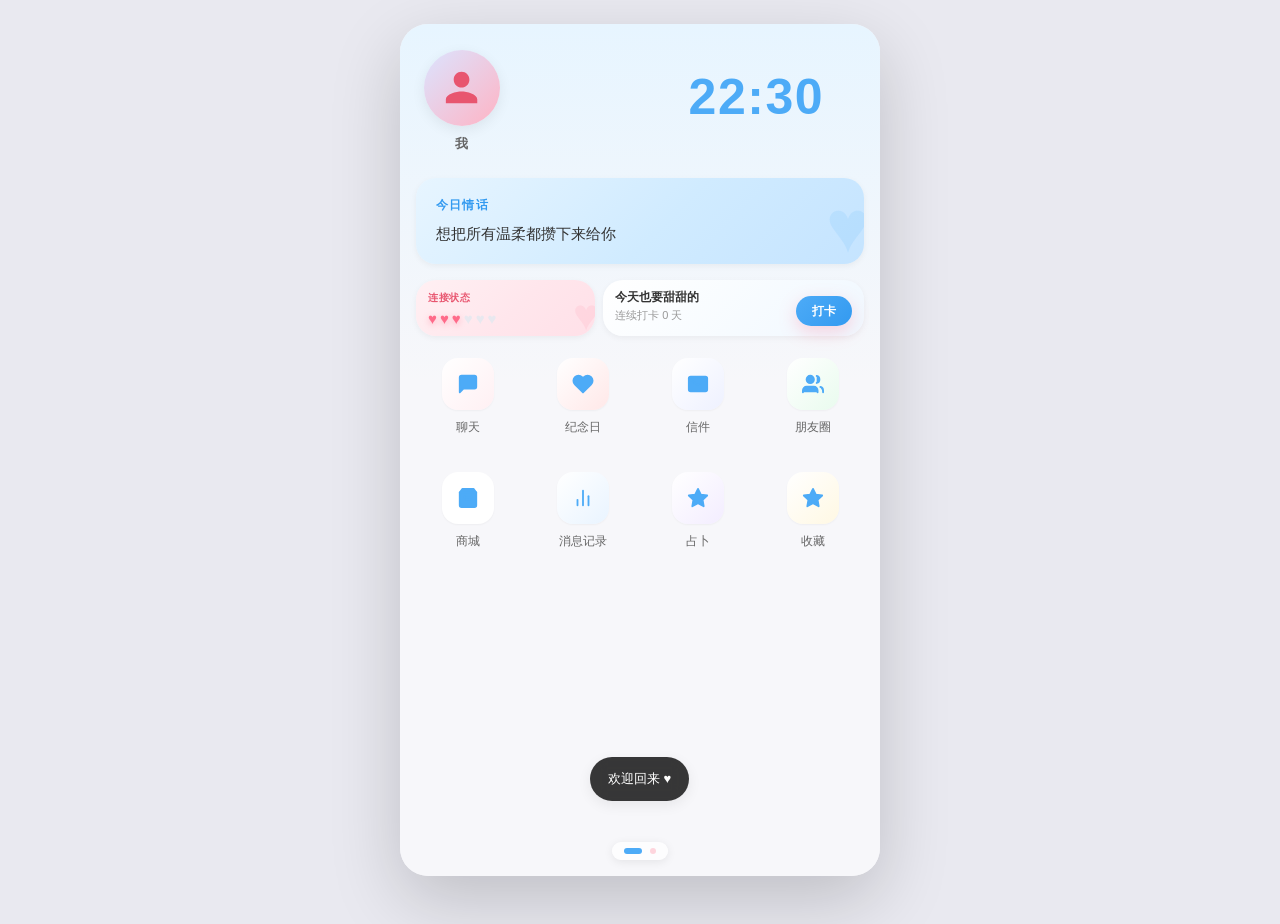
==== commit 1c677ea1: "Update index.html" ====
--- a/index.html
+++ b/index.html
@@ -334,7 +334,14 @@
             <!-- 输入区 -->
             <footer class="chat-footer" id="chat-footer">
                 <input type="text" class="chat-input" id="chat-input" name="chat-message" placeholder="" autocomplete="off" aria-label="输入消息">
-                <button class="chat-footer-btn" id="btn-chat-emoji" data-action="toggle-emoji-picker" aria-label="表情">😊</button>
+                <button class="chat-footer-btn" id="btn-chat-emoji" data-action="toggle-emoji-picker" aria-label="表情">
+    <svg viewBox="0 0 24 24" fill="none" stroke="currentColor" stroke-width="2" stroke-linecap="round" stroke-linejoin="round">
+        <circle cx="12" cy="12" r="10"/>
+        <path d="M8 14s1.5 2 4 2 4-2 4-2"/>
+        <line x1="9" y1="9" x2="9.01" y2="9"/>
+        <line x1="15" y1="9" x2="15.01" y2="9"/>
+    </svg>
+</button>
                 <button class="chat-footer-btn" id="btn-chat-plus" data-action="toggle-more-panel" aria-label="更多功能">+</button>
             </footer>
 
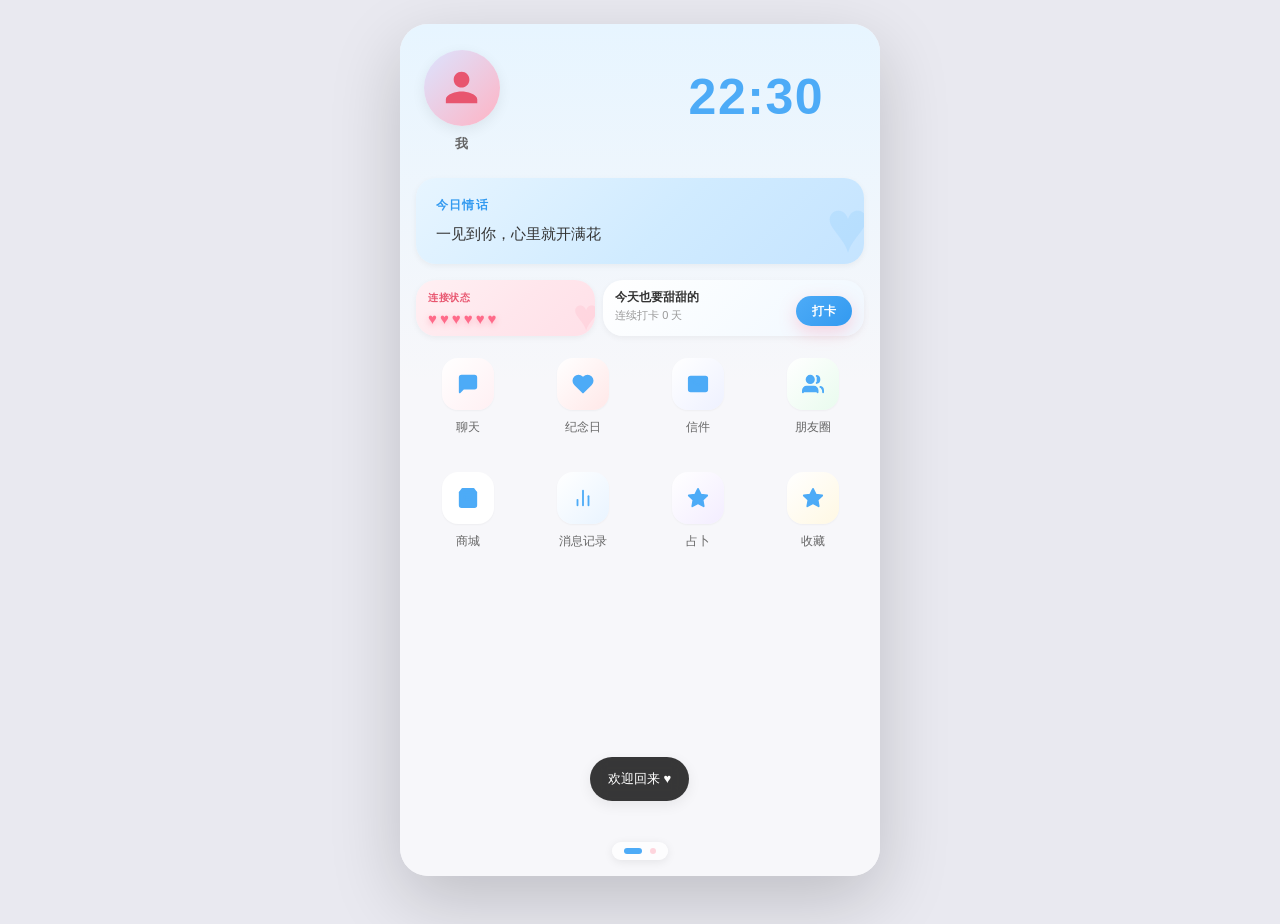
==== commit 733872b9: "Update index.html" ====
--- a/index.html
+++ b/index.html
@@ -1180,12 +1180,38 @@
                 </div>
 
                 <div class="word-card-icons" id="word-card-icons">
-                    <button class="word-card-icon-btn" id="btn-word-card-search" data-action="word-card-search" aria-label="搜索字卡">🔍</button>
-                    <button class="word-card-icon-btn" id="btn-word-card-folder" data-action="word-card-folder" aria-label="字卡文件夹">📁</button>
-                    <button class="word-card-icon-btn" id="btn-word-card-select" data-action="word-card-select" aria-label="选择字卡">⬛</button>
-                    <button class="word-card-icon-btn" id="btn-word-card-import" data-action="word-card-import" aria-label="导入字卡">⬇️</button>
-                    <button class="word-card-icon-btn" id="btn-word-card-export" data-action="word-card-export" aria-label="导出字卡">⬆️</button>
-                </div>
+    <button class="word-card-icon-btn" id="btn-word-card-search" data-action="word-card-search" aria-label="搜索字卡">
+        <svg viewBox="0 0 24 24" fill="none" stroke="currentColor" stroke-width="2" stroke-linecap="round" stroke-linejoin="round">
+            <circle cx="11" cy="11" r="8"/>
+            <line x1="21" y1="21" x2="16.65" y2="16.65"/>
+        </svg>
+    </button>
+    <button class="word-card-icon-btn" id="btn-word-card-folder" data-action="word-card-folder" aria-label="字卡文件夹">
+        <svg viewBox="0 0 24 24" fill="none" stroke="currentColor" stroke-width="2" stroke-linecap="round" stroke-linejoin="round">
+            <path d="M22 19a2 2 0 0 1-2 2H4a2 2 0 0 1-2-2V5a2 2 0 0 1 2-2h5l2 3h9a2 2 0 0 1 2 2z"/>
+        </svg>
+    </button>
+    <button class="word-card-icon-btn" id="btn-word-card-select" data-action="word-card-select" aria-label="选择字卡">
+        <svg viewBox="0 0 24 24" fill="none" stroke="currentColor" stroke-width="2" stroke-linecap="round" stroke-linejoin="round">
+            <polyline points="9 11 12 14 22 4"/>
+            <path d="M21 12v7a2 2 0 0 1-2 2H5a2 2 0 0 1-2-2V5a2 2 0 0 1 2-2h11"/>
+        </svg>
+    </button>
+    <button class="word-card-icon-btn" id="btn-word-card-import" data-action="word-card-import" aria-label="导入字卡">
+        <svg viewBox="0 0 24 24" fill="none" stroke="currentColor" stroke-width="2" stroke-linecap="round" stroke-linejoin="round">
+            <path d="M21 15v4a2 2 0 0 1-2 2H5a2 2 0 0 1-2-2v-4"/>
+            <polyline points="7 10 12 15 17 10"/>
+            <line x1="12" y1="15" x2="12" y2="3"/>
+        </svg>
+    </button>
+    <button class="word-card-icon-btn" id="btn-word-card-export" data-action="word-card-export" aria-label="导出字卡">
+        <svg viewBox="0 0 24 24" fill="none" stroke="currentColor" stroke-width="2" stroke-linecap="round" stroke-linejoin="round">
+            <path d="M21 15v4a2 2 0 0 1-2 2H5a2 2 0 0 1-2-2v-4"/>
+            <polyline points="17 8 12 3 7 8"/>
+            <line x1="12" y1="3" x2="12" y2="15"/>
+        </svg>
+    </button>
+</div>
 
                 <div class="word-card-list" id="word-card-list" role="tabpanel">
                     <div class="word-card-empty" id="word-card-empty">
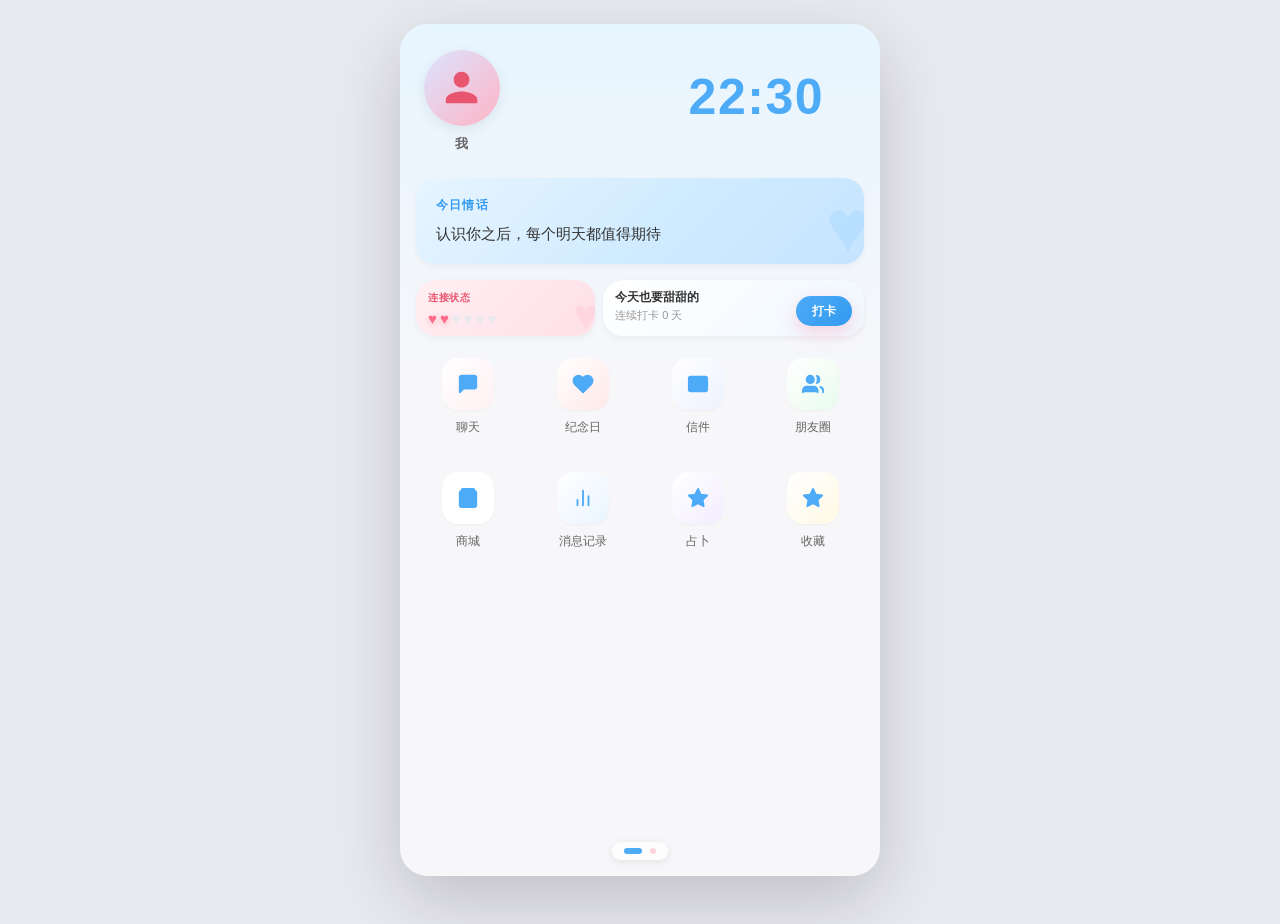
==== commit 074e1a41: "Update index.html" ====
--- a/index.html
+++ b/index.html
@@ -438,19 +438,15 @@
         <!-- ==================== 纪念日弹窗 ============================== -->
         <!-- ============================================================ -->
         <div class="modal-overlay" id="modal-anniversary" data-modal-id="anniversary" data-modal-type="anniversary" role="dialog" aria-modal="true" aria-labelledby="modal-anniversary-title">
-            <div class="modal modal-anniversary" id="modal-anniversary-content">
-                <div class="modal-header" id="modal-anniversary-header">
-                    <h2 class="modal-title" id="modal-anniversary-title">纪念日</h2>
-                </div>
-                <div class="anniversary-body" id="anniversary-body">
-                    <div class="anniversary-empty" id="anniversary-empty">还没有纪念日</div>
-                    <button class="anniversary-add" id="btn-add-anniversary" data-action="add-anniversary" aria-label="添加纪念日">+ 添加纪念日</button>
-                </div>
-                <div class="anniversary-list" id="anniversary-list" hidden>
-                    <!-- 纪念日列表由 JS 动态渲染 -->
-                </div>
-                <button class="modal-btn primary" id="btn-close-anniversary" data-action="close-modal" aria-label="关闭纪念日弹窗">关闭</button>
-            </div>
+        <div class="modal-overlay" id="modal-anniversary" data-modal-id="anniversary" data-modal-type="anniversary" role="dialog" aria-modal="true" aria-labelledby="modal-anniversary-title">
+    <div class="modal modal-anniversary" id="modal-anniversary-content">
+        <div class="modal-header" id="modal-anniversary-header">
+            <h2 class="modal-title" id="modal-anniversary-title">纪念日</h2>
+            <button class="modal-close" data-action="close-modal" aria-label="关闭">✕</button>
+        </div>
+        <div class="anniversary-list" id="anniversary-list"></div>
+        <button class="anniversary-add" id="btn-add-anniversary" data-action="add-anniversary" aria-label="添加纪念日">+ 添加纪念日</button>
+    </div>
         </div>
 
         <!-- ============================================================ -->
--- a/css/styles.css
+++ b/css/styles.css
@@ -6314,3 +6314,42 @@
     text-align: center;
     padding: 0 4px;
 }
+
+/* ==========================================================================
+   所有 SVG 图标统一颜色 & 尺寸
+   ========================================================================== */
+
+/* 聊天列表头部图标 */
+#btn-chat-list-search svg,
+#btn-chat-list-add svg {
+    width: 20px;
+    height: 20px;
+    color: #4dabf7;
+    display: block;
+}
+
+/* 聊天页头部通话按钮 */
+#btn-chat-call svg {
+    width: 20px;
+    height: 20px;
+    color: #4dabf7;
+}
+
+/* 聊天页底部表情按钮 */
+#btn-chat-emoji svg {
+    width: 22px;
+    height: 22px;
+    color: #4dabf7;
+}
+
+/* 字卡库 5 个图标 */
+.word-card-icon-btn {
+    color: #4dabf7;
+}
+
+.word-card-icon-btn svg {
+    width: 18px;
+    height: 18px;
+    display: block;
+    color: #4dabf7;
+}
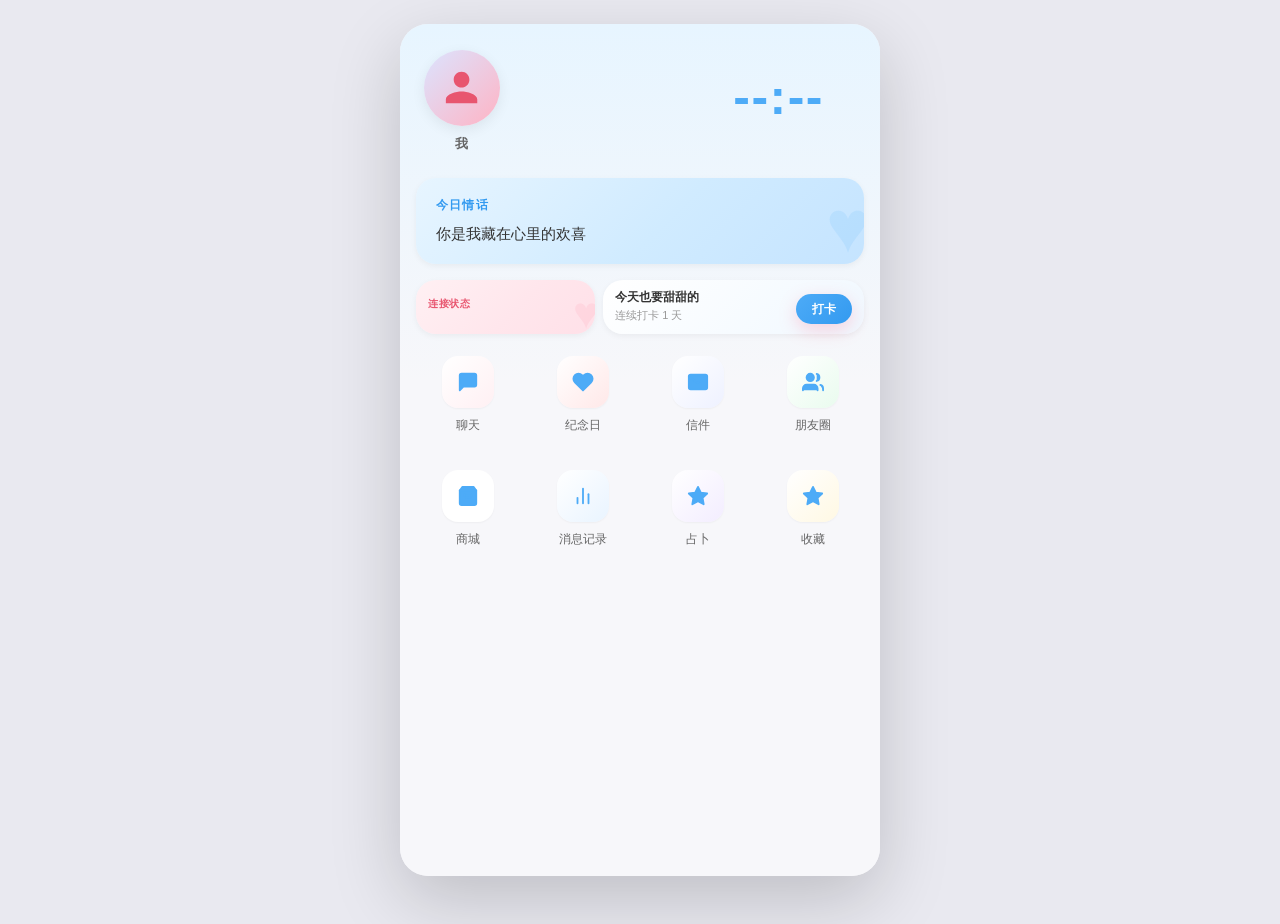
==== commit 85753292: "Update index.html" ====
--- a/index.html
+++ b/index.html
@@ -386,18 +386,6 @@
                     </button>
                 </section>
 
-                <!-- 消息免打扰 / 置顶聊天 -->
-                <section class="info-section info-section-switches" id="info-section-switches">
-                    <div class="info-row info-row-switch" id="info-row-mute">
-                        <span class="info-row-label" id="info-row-label-mute">消息免打扰</span>
-                        <button class="switch" id="switch-mute" data-action="toggle-switch" data-switch-id="mute" role="switch" aria-checked="false" aria-label="消息免打扰"></button>
-                    </div>
-                    <div class="info-row info-row-switch" id="info-row-top">
-                        <span class="info-row-label" id="info-row-label-top">置顶聊天</span>
-                        <button class="switch" id="switch-top" data-action="toggle-switch" data-switch-id="top" role="switch" aria-checked="false" aria-label="置顶聊天"></button>
-                    </div>
-                </section>
-
                 <!-- 外观设置 -->
                 <section class="info-section info-section-appearance" id="info-section-appearance">
                     <button class="info-row info-row-bg" id="info-row-bg" data-modal="modal-bg" data-action="open-bg-settings" aria-label="聊天背景">
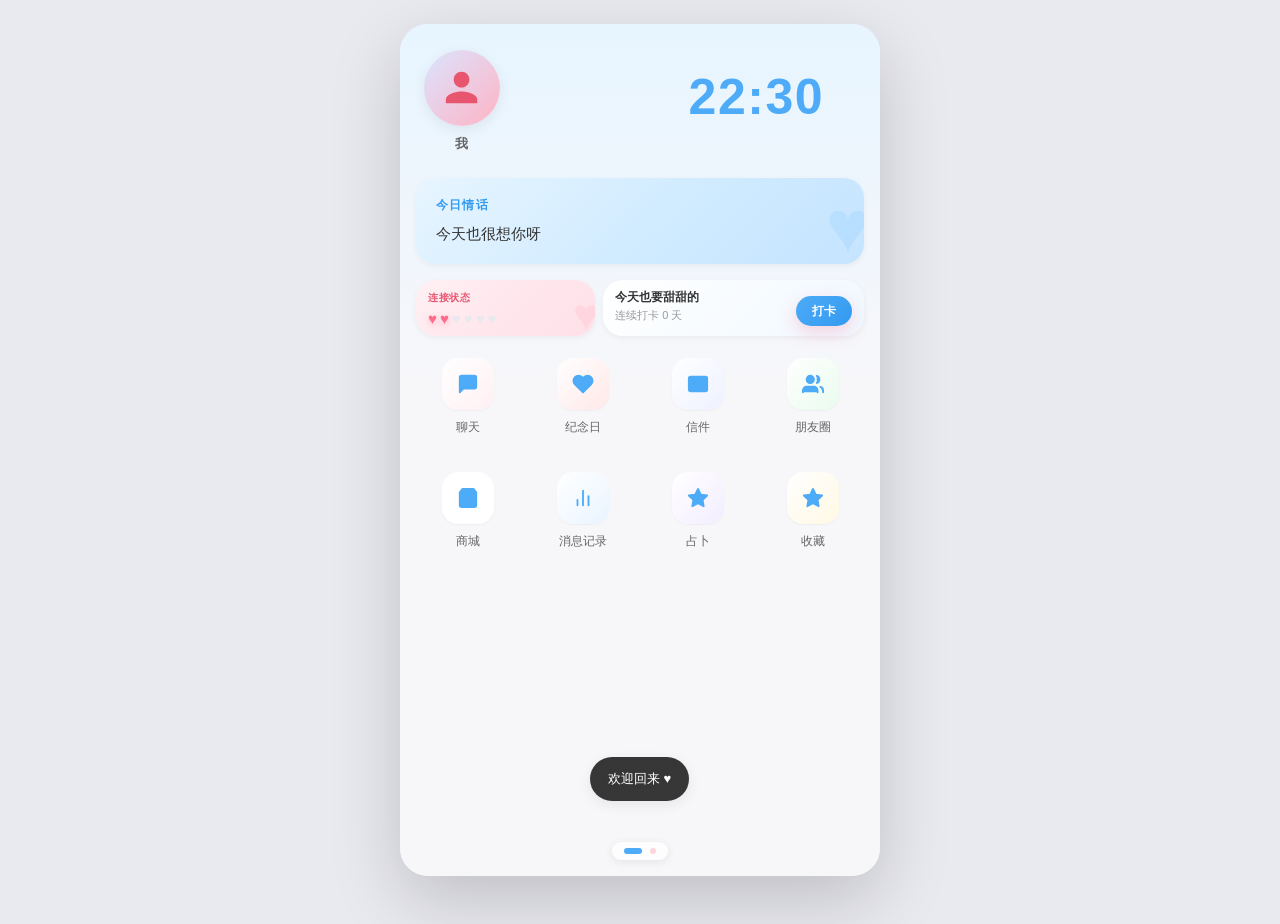
==== commit 0c43e7de: "Update index.html" ====
--- a/index.html
+++ b/index.html
@@ -426,7 +426,6 @@
         <!-- ==================== 纪念日弹窗 ============================== -->
         <!-- ============================================================ -->
         <div class="modal-overlay" id="modal-anniversary" data-modal-id="anniversary" data-modal-type="anniversary" role="dialog" aria-modal="true" aria-labelledby="modal-anniversary-title">
-        <div class="modal-overlay" id="modal-anniversary" data-modal-id="anniversary" data-modal-type="anniversary" role="dialog" aria-modal="true" aria-labelledby="modal-anniversary-title">
     <div class="modal modal-anniversary" id="modal-anniversary-content">
         <div class="modal-header" id="modal-anniversary-header">
             <h2 class="modal-title" id="modal-anniversary-title">纪念日</h2>
--- a/css/styles.css
+++ b/css/styles.css
@@ -1,6 +1,6 @@
 /* ==========================================================================
    梦角 · Dream Corner
-   主样式表  main.css
+   主样式表  styles.css
    --------------------------------------------------------------------------
    目录
    00. 设计变量 / Design Tokens
@@ -6353,3 +6353,95 @@
     display: block;
     color: #4dabf7;
 }
+
+/* ==========================================================================
+   纪念日弹窗
+   ========================================================================== */
+
+.modal-anniversary {
+    max-width: 380px;
+}
+
+.anniversary-list {
+    display: flex;
+    flex-direction: column;
+    gap: 12px;
+    margin-bottom: 16px;
+    max-height: 60vh;
+    overflow-y: auto;
+}
+
+.anniversary-card {
+    padding: 18px 20px;
+    border-radius: 18px;
+    background: var(--c-surface);
+    border: 1px solid var(--c-line);
+    box-shadow: var(--sh-xs);
+    cursor: pointer;
+    transition: transform .14s ease, box-shadow .14s ease;
+}
+
+.anniversary-card:active {
+    transform: scale(0.98);
+    box-shadow: var(--sh-sm);
+}
+
+.anniversary-card-title {
+    font-size: 16px;
+    font-weight: 500;
+    color: var(--c-text-1);
+    margin-bottom: 8px;
+    word-break: break-word;
+    line-height: 1.4;
+}
+
+.anniversary-card-days {
+    display: flex;
+    align-items: baseline;
+    gap: 8px;
+}
+
+.anniversary-card-num {
+    font-size: 52px;
+    font-weight: 800;
+    line-height: 1;
+    color: var(--c-text);
+    letter-spacing: -2px;
+    font-variant-numeric: tabular-nums;
+}
+
+.anniversary-card-unit {
+    font-size: 20px;
+    font-weight: 500;
+    color: var(--c-text-1);
+}
+
+.anniversary-add {
+    width: 100%;
+    height: 48px;
+    border-radius: 16px;
+    border: 1px solid var(--c-line-2);
+    font-size: 16px;
+    color: var(--c-text-1);
+    background: var(--c-surface);
+    transition: all .14s ease;
+}
+
+.anniversary-add:active {
+    background: var(--c-bg-2);
+}
+
+/* ==========================================================================
+   强制激活屏幕显示
+   ========================================================================== */
+
+.screen.active {
+    display: flex !important;
+    visibility: visible !important;
+    opacity: 1 !important;
+    z-index: 1;
+}
+
+.screen:not(.active) {
+    display: none !important;
+}
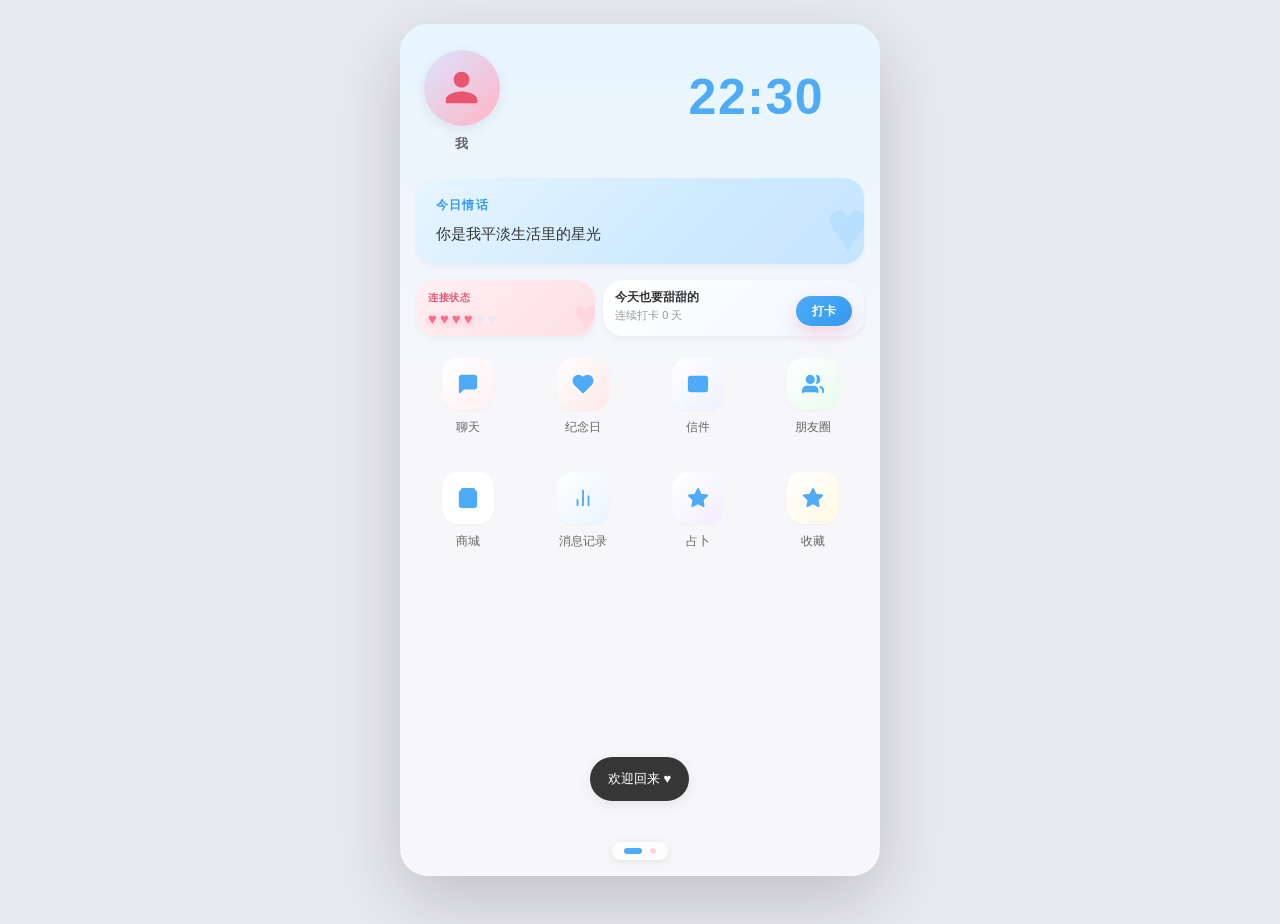
==== commit a76cf1f5: "Update index.html" ====
--- a/index.html
+++ b/index.html
@@ -1701,18 +1701,21 @@
         <!-- ============================================================ -->
         <!-- ==================== 拨出电话弹窗 ============================ -->
         <!-- ============================================================ -->
-        <div class="call-modal-overlay" id="call-modal-overlay" data-call-state="outgoing" hidden>
-            <div class="call-modal" id="call-modal-content">
-                <div class="call-modal-avatar" id="call-modal-avatar">
-                    <svg viewBox="0 0 24 24" aria-hidden="true" focusable="false">
-                        <path d="M12 12c2.21 0 4-1.79 4-4s-1.79-4-4-4-4 1.79-4 4 1.79 4 4 4zm0 2c-2.67 0-8 1.34-8 4v2h16v-2c0-2.66-5.33-4-8-4z"/>
-                    </svg>
-                </div>
-                <div class="call-modal-name" id="call-modal-name">TA</div>
-                <div class="call-modal-time" id="call-modal-time">00:00</div>
-                <button class="call-modal-btn red" id="btn-minimize-call" data-action="minimize-call" aria-label="最小化通话">✕</button>
-            </div>
-        </div>
+ <div class="call-modal-overlay" id="call-modal-overlay" data-call-state="outgoing" hidden>
+    <div class="call-modal" id="call-modal-content">
+        <button class="call-modal-topbtn" id="btn-card-minimize" data-action="minimize-call" aria-label="最小化" hidden>−</button>
+        <div class="call-modal-avatar" id="call-modal-avatar">
+            <svg viewBox="0 0 24 24" aria-hidden="true" focusable="false">
+                <path d="M12 12c2.21 0 4-1.79 4-4s-1.79-4-4-4-4 1.79-4 4 1.79 4 4 4zm0 2c-2.67 0-8 1.34-8 4v2h16v-2c0-2.66-5.33-4-8-4z"/>
+            </svg>
+        </div>
+        <div class="call-modal-body">
+            <div class="call-modal-name" id="call-modal-name">TA</div>
+            <div class="call-modal-time" id="call-modal-time">00:00</div>
+        </div>
+        <button class="call-modal-btn red" id="btn-minimize-call" data-action="minimize-call" aria-label="挂断">✕</button>
+    </div>
+</div>
 
         <!-- ============================================================ -->
         <!-- ==================== 悬浮小窗通话 ============================ -->
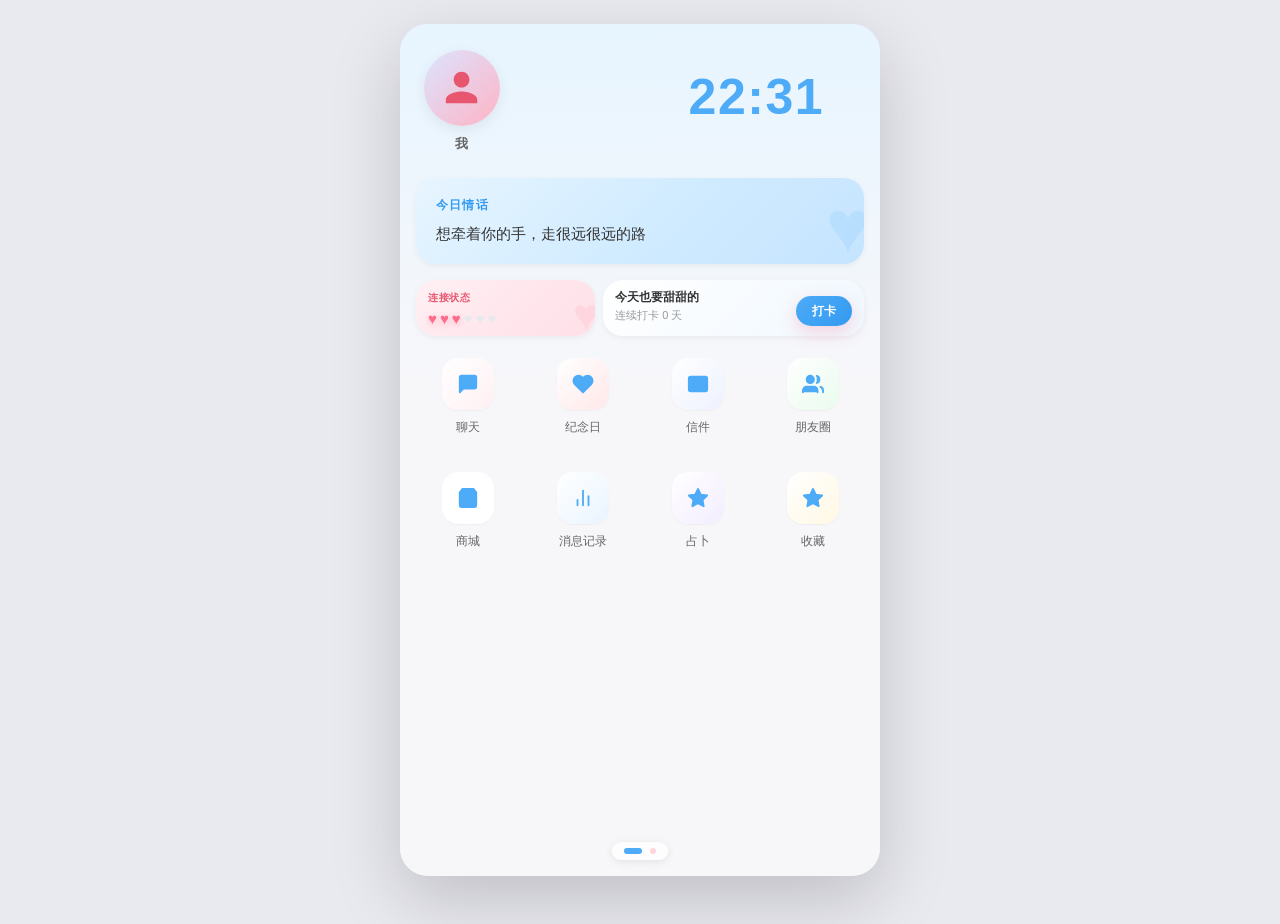
==== commit e83d675e: "Update index.html" ====
--- a/index.html
+++ b/index.html
@@ -1737,23 +1737,23 @@
         <!-- ==================== 来电弹窗 ================================ -->
         <!-- ============================================================ -->
         <div class="incoming-overlay" id="incoming-overlay" hidden>
-            <div class="incoming-modal" id="incoming-modal-content">
-                <div class="incoming-title" id="incoming-title">语音通话</div>
-                <div class="incoming-avatar" id="incoming-avatar">
-                    <svg viewBox="0 0 24 24" aria-hidden="true" focusable="false">
-                        <path d="M12 12c2.21 0 4-1.79 4-4s-1.79-4-4-4-4 1.79-4 4 1.79 4 4 4zm0 2c-2.67 0-8 1.34-8 4v2h16v-2c0-2.66-5.33-4-8-4z"/>
-                    </svg>
-                </div>
-                <div class="incoming-name" id="incoming-name">默认</div>
-                <div class="incoming-status" id="incoming-status">对方来电...</div>
-                <div class="incoming-time" id="incoming-time">00:00</div>
-                <div class="incoming-countdown" id="incoming-countdown">15 秒后未接听</div>
-                <div class="incoming-actions" id="incoming-actions">
-                    <button class="incoming-btn red" id="btn-reject-call" data-action="reject-call" aria-label="拒绝来电">✕</button>
-                    <button class="incoming-btn green" id="btn-accept-call" data-action="accept-call" aria-label="接听来电">📞</button>
-                </div>
-            </div>
-        </div>
+            <div class="incoming-overlay" id="incoming-overlay" hidden>
+    <div class="incoming-modal" id="incoming-modal-content">
+        <div class="incoming-avatar" id="incoming-avatar">
+            <svg viewBox="0 0 24 24" aria-hidden="true" focusable="false">
+                <path d="M12 12c2.21 0 4-1.79 4-4s-1.79-4-4-4-4 1.79-4 4 1.79 4 4 4zm0 2c-2.67 0-8 1.34-8 4v2h16v-2c0-2.66-5.33-4-8-4z"/>
+            </svg>
+        </div>
+        <div class="incoming-body">
+            <div class="incoming-name" id="incoming-name">TA</div>
+            <div class="incoming-status" id="incoming-status">对方来电...</div>
+            <div class="incoming-time" id="incoming-time">00:00</div>
+            <div class="incoming-countdown" id="incoming-countdown">15 秒后未接听</div>
+        </div>
+        <button class="incoming-btn red" id="btn-reject-call" data-action="reject-call" aria-label="拒绝来电">✕</button>
+        <button class="incoming-btn green" id="btn-accept-call" data-action="accept-call" aria-label="接听来电">📞</button>
+    </div>
+</div>
 
         <!-- ============================================================ -->
         <!-- ==================== 全局提示 / 吐司容器 ==================== -->
